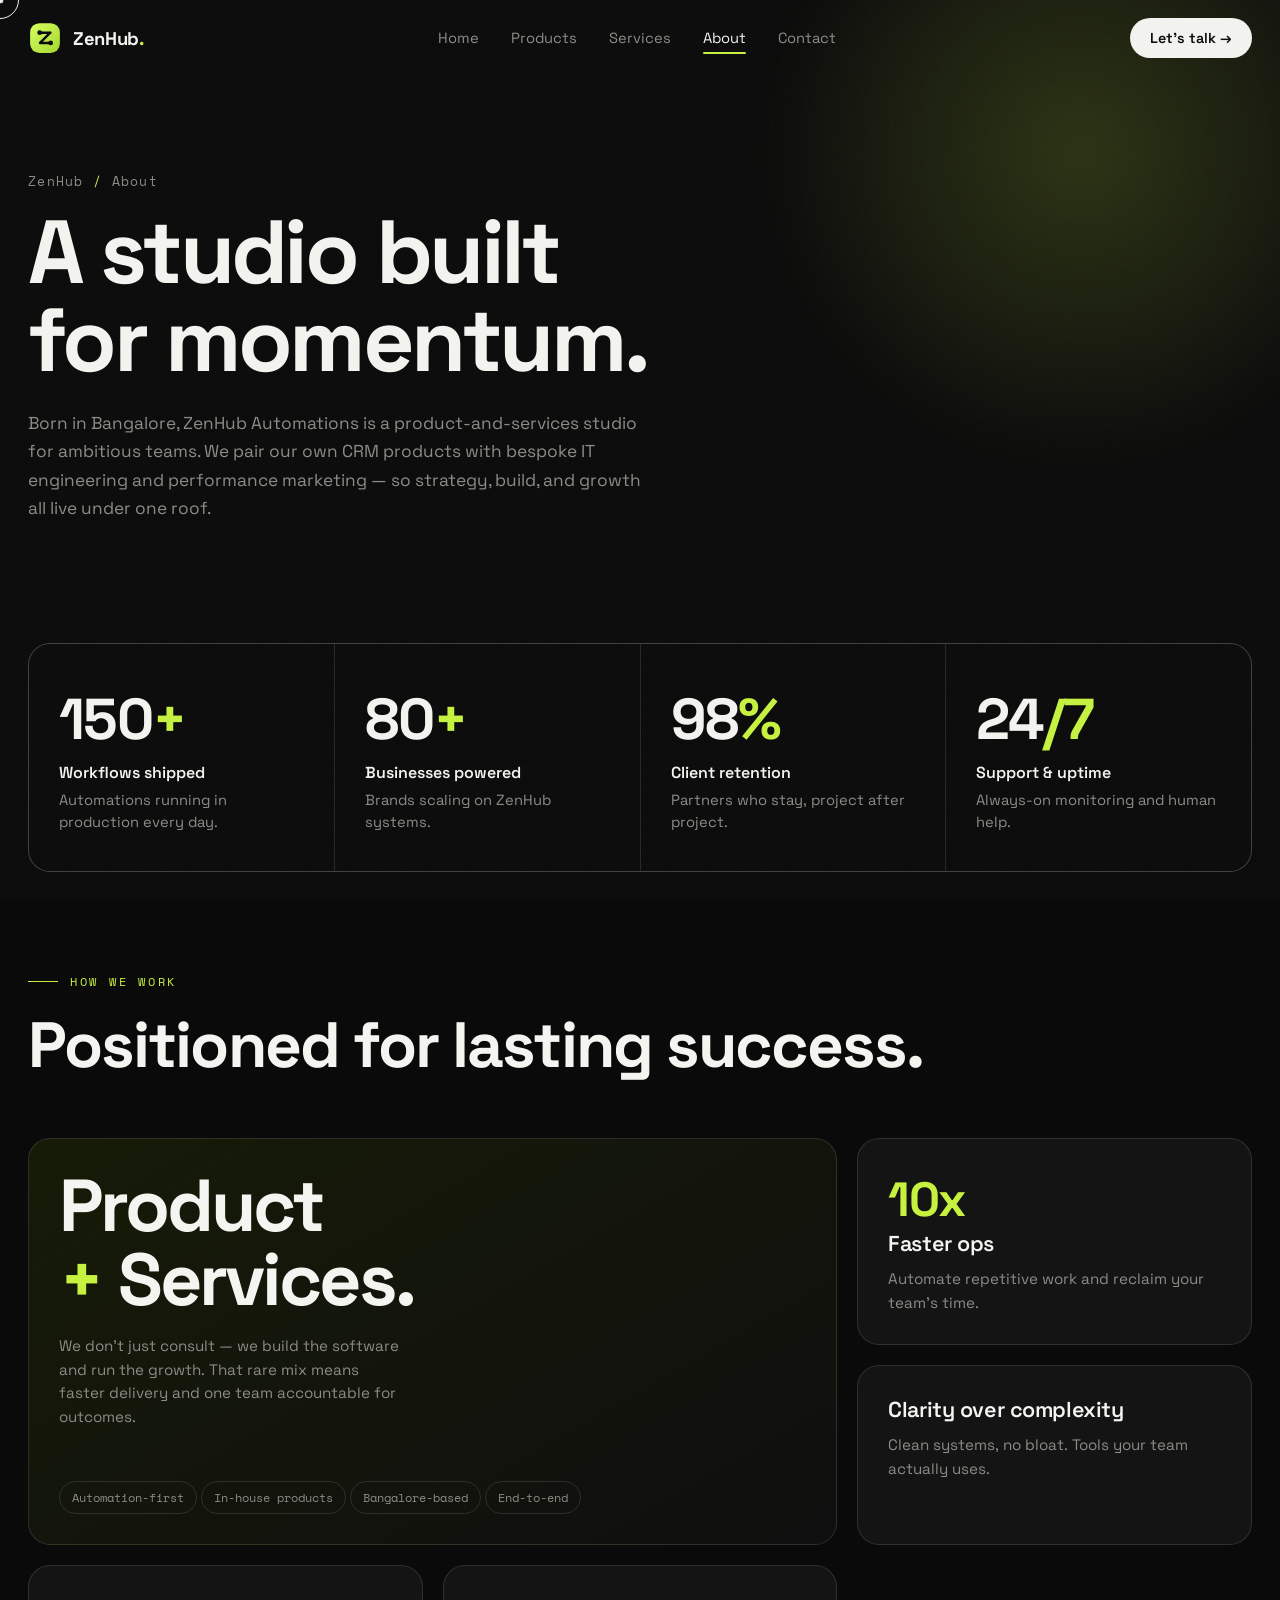
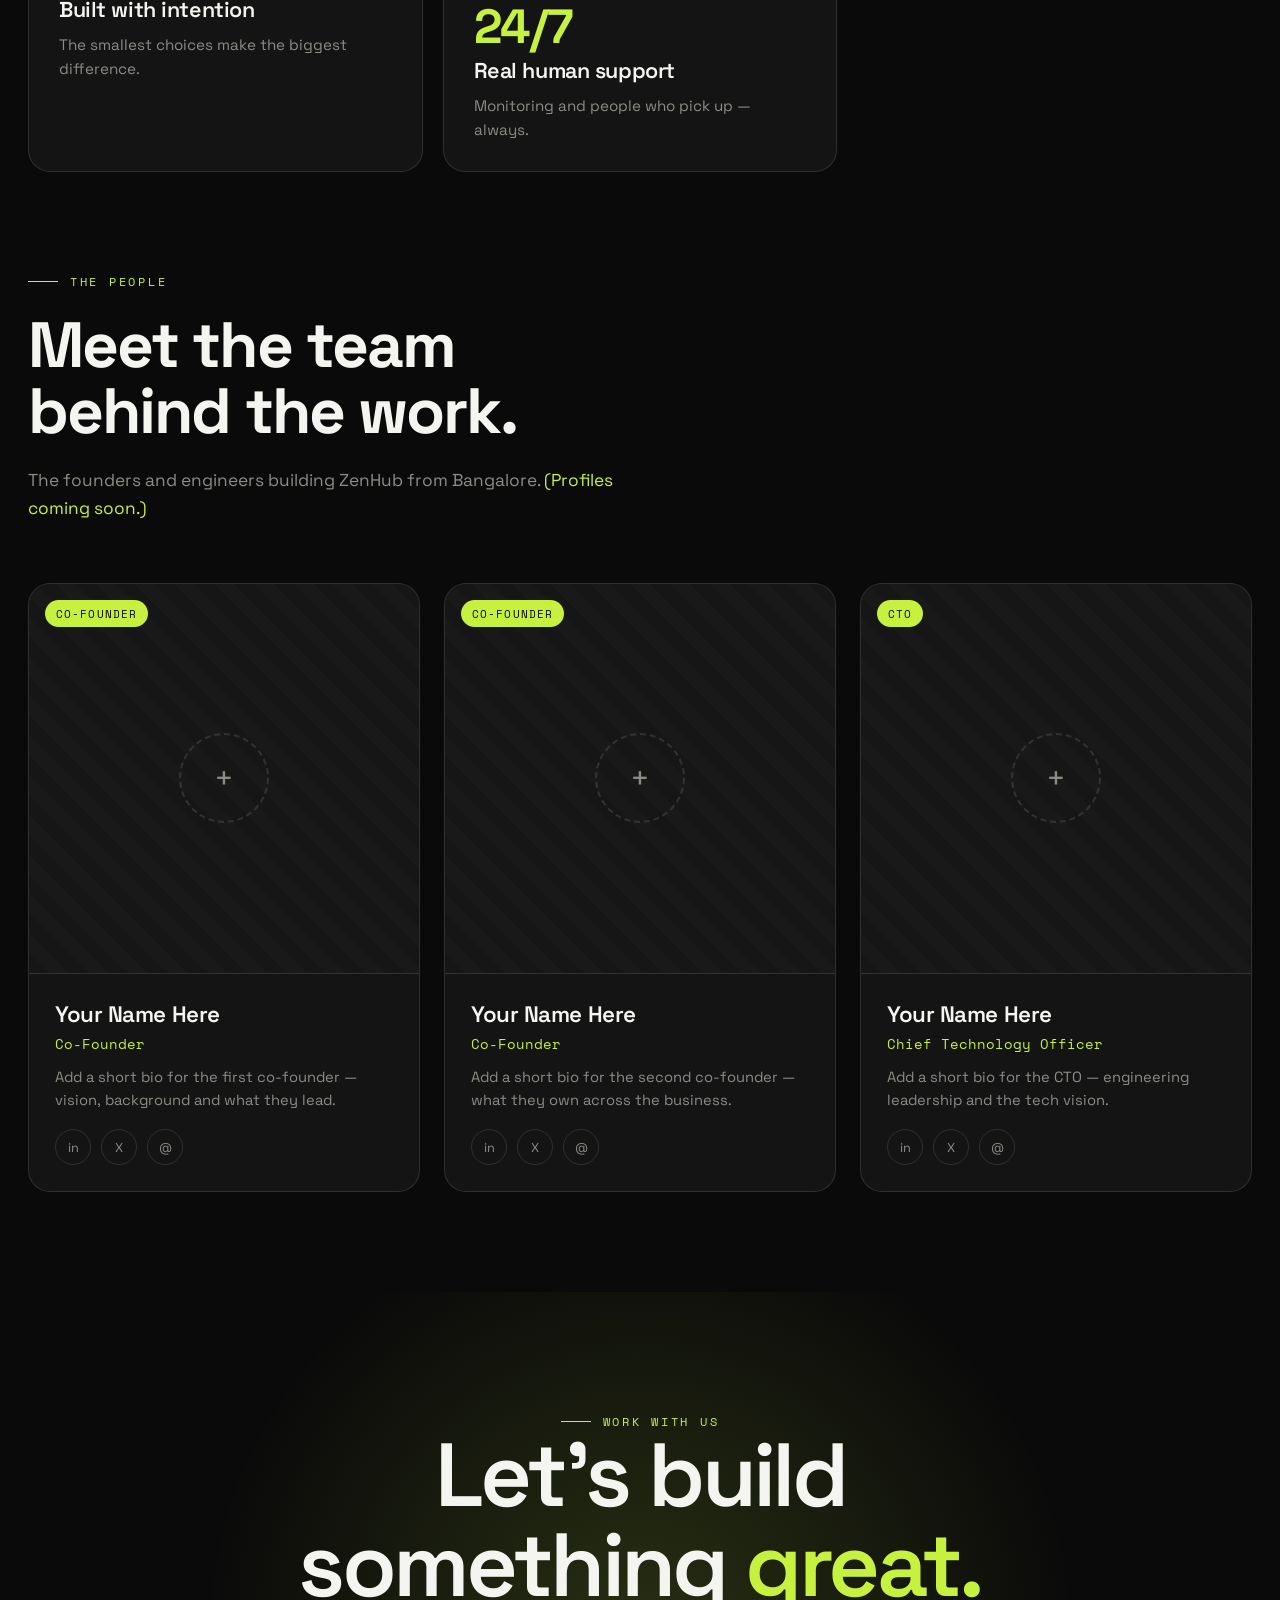
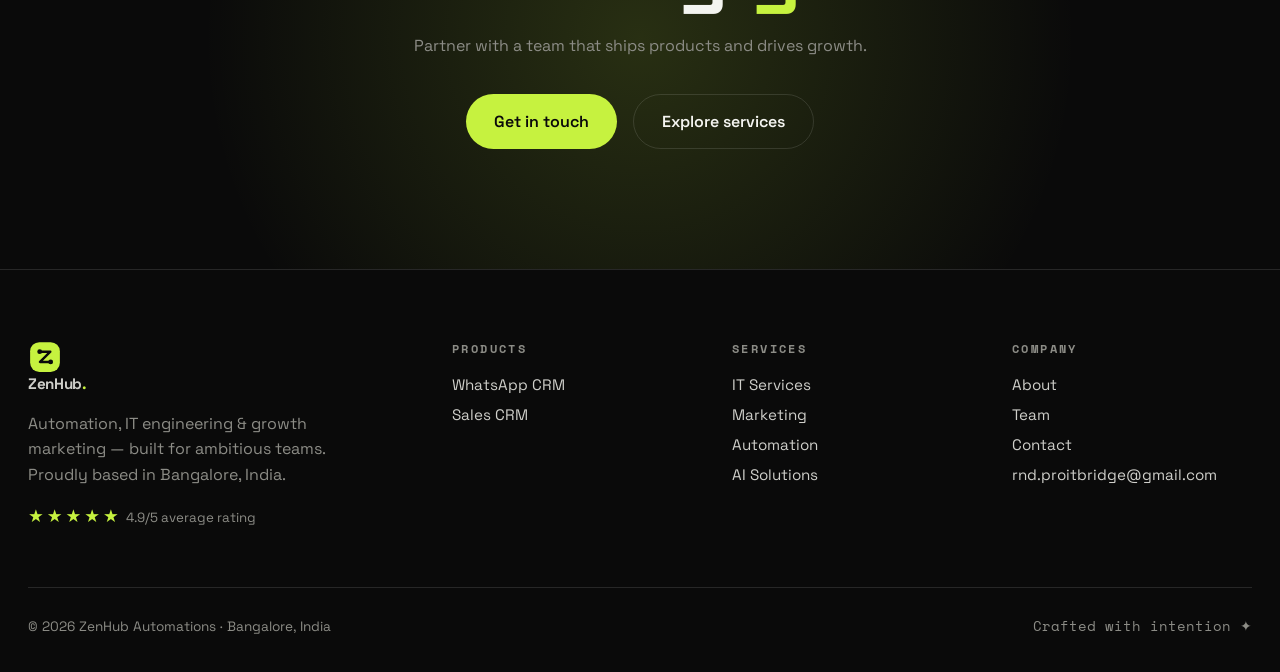
==== about.html @ d8d259f4 "first commit" ====
<!DOCTYPE html>
<html lang="en">
<head>
<meta charset="UTF-8" />
<meta name="viewport" content="width=device-width, initial-scale=1.0" />
<title>About — ZenHub Automations | Bangalore</title>
<meta name="description" content="ZenHub Automations is a Bangalore-based product-and-services studio. Meet the team and the way we work." />
<link rel="icon" href="assets/logo.svg" type="image/svg+xml" />
<link rel="preconnect" href="https://fonts.googleapis.com" />
<link rel="preconnect" href="https://fonts.gstatic.com" crossorigin />
<link href="https://fonts.googleapis.com/css2?family=Space+Grotesk:wght@400;500;600;700&family=Space+Mono:wght@400;700&display=swap" rel="stylesheet" />
<link href="https://api.fontshare.com/v2/css?f[]=clash-display@400,500,600,700&display=swap" rel="stylesheet" />
<link rel="stylesheet" href="assets/styles.css" />
</head>
<body>
<div class="cursor-dot"></div><div class="cursor-ring"></div>

<nav id="nav"><div class="nav-inner">
  <a href="index.html" class="logo">
    <svg class="logo-mark" viewBox="0 0 48 48" fill="none" xmlns="http://www.w3.org/2000/svg"><defs><linearGradient id="zg" x1="4" y1="4" x2="44" y2="44" gradientUnits="userSpaceOnUse"><stop stop-color="#d6ff5c"/><stop offset="1" stop-color="#a6d92f"/></linearGradient></defs><rect x="3" y="3" width="42" height="42" rx="13" fill="url(#zg)"/><path d="M16.5 16.5 H31.5 L17 31 H32" stroke="#0a0a0a" stroke-width="3.4" stroke-linecap="round" stroke-linejoin="round"/><circle cx="16.5" cy="16.5" r="3.4" fill="#0a0a0a"/><circle cx="32" cy="31" r="3.4" fill="#0a0a0a"/><circle cx="31.5" cy="16.5" r="1.7" fill="#0a0a0a" opacity=".55"/><circle cx="17" cy="31" r="1.7" fill="#0a0a0a" opacity=".55"/></svg>
    <span>ZenHub<span class="accent">.</span></span>
  </a>
  <div class="nav-links">
    <a href="index.html">Home</a>
    <a href="products.html">Products</a>
    <a href="services.html">Services</a>
    <a href="about.html" class="active">About</a>
    <a href="contact.html">Contact</a>
  </div>
  <a href="contact.html" class="nav-cta" data-hover>Let’s talk →</a>
  <div class="burger"><span></span><span></span><span></span></div>
</div></nav>
<div class="mobile-menu">
  <a href="index.html">Home</a><a href="products.html">Products</a><a href="services.html">Services</a><a href="about.html">About</a><a href="contact.html">Contact</a>
</div>

<section class="page-head">
  <div class="hero-glow"></div>
  <div class="wrap">
    <span class="crumb reveal">ZenHub <span class="accent">/</span> About</span>
    <h1 class="reveal" data-d="1">A studio built<br>for momentum.</h1>
    <p class="lead reveal" data-d="2">Born in Bangalore, ZenHub Automations is a product-and-services studio for ambitious teams. We pair our own CRM products with bespoke IT engineering and performance marketing — so strategy, build, and growth all live under one roof.</p>
  </div>
</section>

<section class="section-pad" style="padding-top:30px">
  <div class="wrap">
    <div class="stats reveal">
      <div class="stat"><div class="num">150<span class="accent">+</span></div><div class="t">Workflows shipped</div><div class="d">Automations running in production every day.</div></div>
      <div class="stat"><div class="num">80<span class="accent">+</span></div><div class="t">Businesses powered</div><div class="d">Brands scaling on ZenHub systems.</div></div>
      <div class="stat"><div class="num">98<span class="accent">%</span></div><div class="t">Client retention</div><div class="d">Partners who stay, project after project.</div></div>
      <div class="stat"><div class="num">24<span class="accent">/7</span></div><div class="t">Support & uptime</div><div class="d">Always-on monitoring and human help.</div></div>
    </div>
  </div>
</section>

<!-- VALUES -->
<section class="section-pad" style="padding-top:0">
  <div class="wrap">
    <span class="label reveal">How we work</span>
    <h2 class="section-title reveal" data-d="1">Positioned for lasting success.</h2>
    <div class="bento">
      <div class="cell big reveal" data-d="1">
        <div>
          <div class="huge">Product<br><span class="accent">+</span> Services.</div>
          <p style="margin-top:18px;max-width:340px">We don’t just consult — we build the software and run the growth. That rare mix means faster delivery and one team accountable for outcomes.</p>
        </div>
        <div><span class="chip">Automation-first</span><span class="chip">In-house products</span><span class="chip">Bangalore-based</span><span class="chip">End-to-end</span></div>
      </div>
      <div class="cell reveal" data-d="2"><div class="kpi">10x</div><h4>Faster ops</h4><p>Automate repetitive work and reclaim your team’s time.</p></div>
      <div class="cell reveal" data-d="3"><h4>Clarity over complexity</h4><p>Clean systems, no bloat. Tools your team actually uses.</p></div>
      <div class="cell reveal" data-d="2"><h4>Built with intention</h4><p>The smallest choices make the biggest difference.</p></div>
      <div class="cell reveal" data-d="3"><div class="kpi">24/7</div><h4>Real human support</h4><p>Monitoring and people who pick up — always.</p></div>
    </div>
  </div>
</section>

<!-- TEAM -->
<section class="section-pad" style="padding-top:0" id="team">
  <div class="wrap">
    <span class="label reveal">The people</span>
    <h2 class="section-title reveal" data-d="1">Meet the team<br>behind the work.</h2>
    <p class="lead reveal" data-d="2">The founders and engineers building ZenHub from Bangalore. <span class="accent">(Profiles coming soon.)</span></p>
    <div class="team">
      <div class="member reveal" data-d="1" data-hover>
        <div class="m-photo"><span class="tag">Co-Founder</span><span class="ph">+</span></div>
        <div class="m-body"><h4>Your Name Here</h4><div class="role">Co-Founder</div><p>Add a short bio for the first co-founder — vision, background and what they lead.</p>
          <div class="m-socials"><a>in</a><a>X</a><a>@</a></div></div>
      </div>
      <div class="member reveal" data-d="2" data-hover>
        <div class="m-photo"><span class="tag">Co-Founder</span><span class="ph">+</span></div>
        <div class="m-body"><h4>Your Name Here</h4><div class="role">Co-Founder</div><p>Add a short bio for the second co-founder — what they own across the business.</p>
          <div class="m-socials"><a>in</a><a>X</a><a>@</a></div></div>
      </div>
      <div class="member reveal" data-d="3" data-hover>
        <div class="m-photo"><span class="tag">CTO</span><span class="ph">+</span></div>
        <div class="m-body"><h4>Your Name Here</h4><div class="role">Chief Technology Officer</div><p>Add a short bio for the CTO — engineering leadership and the tech vision.</p>
          <div class="m-socials"><a>in</a><a>X</a><a>@</a></div></div>
      </div>
    </div>
  </div>
</section>

<section class="cta">
  <div class="glow"></div>
  <div class="wrap">
    <span class="label reveal" style="justify-content:center">Work with us</span>
    <h2 class="reveal" data-d="1">Let’s build<br>something <span class="accent">great.</span></h2>
    <p class="reveal" data-d="2">Partner with a team that ships products and drives growth.</p>
    <div class="hero-actions reveal" data-d="3" style="justify-content:center">
      <a href="contact.html" class="btn btn-primary" data-hover>Get in touch</a>
      <a href="services.html" class="btn btn-ghost" data-hover>Explore services</a>
    </div>
  </div>
</section>

<footer><div class="wrap">
  <div class="foot-grid">
    <div class="foot-brand">
      <a href="index.html" class="logo"><svg class="logo-mark" viewBox="0 0 48 48" fill="none" xmlns="http://www.w3.org/2000/svg"><rect x="3" y="3" width="42" height="42" rx="13" fill="#c6f23f"/><path d="M16.5 16.5 H31.5 L17 31 H32" stroke="#0a0a0a" stroke-width="3.4" stroke-linecap="round" stroke-linejoin="round"/><circle cx="16.5" cy="16.5" r="3.4" fill="#0a0a0a"/><circle cx="32" cy="31" r="3.4" fill="#0a0a0a"/></svg><span>ZenHub<span class="accent">.</span></span></a>
      <p>Automation, IT engineering &amp; growth marketing — built for ambitious teams. Proudly based in Bangalore, India.</p>
      <span class="stars accent">★★★★★</span> <small style="color:var(--muted)">4.9/5 average rating</small>
    </div>
    <div><h5>Products</h5><a href="products.html">WhatsApp CRM</a><a href="products.html">Sales CRM</a></div>
    <div><h5>Services</h5><a href="services.html">IT Services</a><a href="services.html">Marketing</a><a href="services.html">Automation</a><a href="services.html">AI Solutions</a></div>
    <div><h5>Company</h5><a href="about.html">About</a><a href="about.html">Team</a><a href="contact.html">Contact</a><a href="mailto:rnd.proitbridge@gmail.com">rnd.proitbridge@gmail.com</a></div>
  </div>
  <div class="foot-bottom"><span>© <span data-yr></span> ZenHub Automations · Bangalore, India</span><span class="mono">Crafted with intention ✦</span></div>
</div></footer>

<script src="assets/app.js"></script>
</body>
</html>
---- assets/styles.css ----
:root{
  --bg:#0a0a0a;
  --bg-2:#111111;
  --ink:#f4f4f0;
  --muted:#8c8c86;
  --line:rgba(244,244,240,.12);
  --accent:#c6f23f;
  --accent-2:#25d366;
  --card:#141414;
  --r:22px;
  --ease:cubic-bezier(.16,1,.3,1);
}
*{margin:0;padding:0;box-sizing:border-box}
html{scroll-behavior:smooth}
body{
  background:var(--bg);
  color:var(--ink);
  font-family:'Space Grotesk',system-ui,sans-serif;
  -webkit-font-smoothing:antialiased;
  overflow-x:hidden;
  cursor:none;
}
body::before{
  content:"";position:fixed;inset:0;z-index:9998;pointer-events:none;opacity:.04;
  background-image:url("data:image/svg+xml,%3Csvg xmlns='http://www.w3.org/2000/svg' width='120' height='120'%3E%3Cfilter id='n'%3E%3CfeTurbulence type='fractalNoise' baseFrequency='.9' numOctaves='3'/%3E%3C/filter%3E%3Crect width='100%25' height='100%25' filter='url(%23n)'/%3E%3C/svg%3E");
}
a{color:inherit;text-decoration:none}
.mono{font-family:'Space Mono',monospace}

/* display headings use Clash Display */
h1,h2,h3,h4,
.hero-title,.page-head h1,.section-title,
.cta h2,.product h3,.cell.big .huge,.cell .kpi,
.stat .num,.cell h4,.m-body h4,.mobile-menu a{
  font-family:'Clash Display','Space Grotesk',system-ui,sans-serif;
  font-weight:600;
}
h1.hero-title,.page-head h1,.cta h2,.cell.big .huge{font-weight:600;letter-spacing:-.035em}
.wrap{max-width:1280px;margin:0 auto;padding:0 28px}
.accent{color:var(--accent)}

/* cursor */
.cursor-dot,.cursor-ring{position:fixed;top:0;left:0;z-index:9999;pointer-events:none;border-radius:50%;mix-blend-mode:difference}
.cursor-dot{width:7px;height:7px;background:#fff;transform:translate(-50%,-50%)}
.cursor-ring{width:38px;height:38px;border:1.5px solid #fff;transform:translate(-50%,-50%);transition:width .25s var(--ease),height .25s var(--ease),background .25s}
.cursor-ring.hover{width:64px;height:64px;background:rgba(255,255,255,.15)}
@media(hover:none),(max-width:820px){body{cursor:auto}.cursor-dot,.cursor-ring{display:none}}

/* nav */
nav{position:fixed;top:0;left:0;right:0;z-index:900;transition:.4s var(--ease)}
.nav-inner{display:flex;align-items:center;justify-content:space-between;padding:18px 28px;max-width:1280px;margin:0 auto}
nav.scrolled .nav-inner{padding:12px 28px}
nav.scrolled{background:rgba(10,10,10,.72);backdrop-filter:blur(14px);border-bottom:1px solid var(--line)}
.logo{display:flex;align-items:center;gap:11px;font-weight:700;font-size:1.15rem;letter-spacing:-.02em}
.logo-mark{width:34px;height:34px;border-radius:10px;display:block;transition:transform .55s var(--ease)}
.logo:hover .logo-mark{transform:rotate(180deg)}
.nav-links{display:flex;gap:32px;align-items:center}
.nav-links a{font-size:.92rem;color:var(--muted);transition:color .25s;position:relative}
.nav-links a:hover,.nav-links a.active{color:var(--ink)}
.nav-links a.active::after{content:"";position:absolute;left:0;right:0;bottom:-7px;height:2px;background:var(--accent);border-radius:2px}
.nav-cta{padding:11px 20px;background:var(--ink);color:#0a0a0a;border-radius:100px;font-weight:600;font-size:.9rem;transition:.3s var(--ease)}
.nav-cta:hover{background:var(--accent)}
.burger{display:none;flex-direction:column;gap:5px;cursor:pointer;z-index:950}
.burger span{width:24px;height:2px;background:var(--ink);transition:.3s}
.mobile-menu{position:fixed;inset:0;background:var(--bg);z-index:940;display:flex;flex-direction:column;justify-content:center;gap:8px;padding:0 32px;transform:translateY(-100%);transition:.5s var(--ease)}
.mobile-menu.open{transform:none}
.mobile-menu a{font-size:2rem;font-weight:700;letter-spacing:-.02em;padding:10px 0;border-bottom:1px solid var(--line)}
@media(max-width:820px){.nav-links,.nav-cta{display:none}.burger{display:flex}}

/* hero */
.hero{position:relative;padding:190px 0 70px;overflow:hidden}
.hero-glow{position:absolute;width:700px;height:700px;border-radius:50%;background:radial-gradient(circle,rgba(198,242,63,.18),transparent 65%);top:-200px;right:-150px;filter:blur(20px);z-index:0}
.eyebrow{display:inline-flex;align-items:center;gap:10px;font-size:.8rem;letter-spacing:.18em;text-transform:uppercase;color:var(--muted);border:1px solid var(--line);padding:8px 16px;border-radius:100px}
.eyebrow .dot{width:7px;height:7px;border-radius:50%;background:var(--accent-2);box-shadow:0 0 0 0 rgba(37,211,102,.6);animation:pulse 2s infinite}
@keyframes pulse{0%{box-shadow:0 0 0 0 rgba(37,211,102,.55)}70%{box-shadow:0 0 0 12px rgba(37,211,102,0)}100%{box-shadow:0 0 0 0 rgba(37,211,102,0)}}
h1.hero-title{font-size:clamp(2.7rem,8.4vw,7.4rem);line-height:.96;letter-spacing:-.04em;font-weight:700;margin:26px 0 0;position:relative;z-index:2}
h1.hero-title .out{color:transparent;-webkit-text-stroke:1.4px var(--ink)}
.hero-sub{max-width:560px;margin:30px 0 38px;color:var(--muted);font-size:1.12rem;line-height:1.6;position:relative;z-index:2}
.hero-actions{display:flex;gap:16px;flex-wrap:wrap;position:relative;z-index:2}
.btn{display:inline-flex;align-items:center;gap:10px;padding:16px 28px;border-radius:100px;font-weight:600;font-size:1rem;transition:.35s var(--ease)}
.btn-primary{background:var(--accent);color:#0a0a0a}
.btn-primary:hover{transform:translateY(-3px);box-shadow:0 16px 40px rgba(198,242,63,.25)}
.btn-ghost{border:1px solid var(--line);color:var(--ink)}
.btn-ghost:hover{background:var(--ink);color:#0a0a0a}
.hero-rating{display:flex;align-items:center;gap:14px;margin-top:48px;position:relative;z-index:2}
.stars{color:var(--accent);letter-spacing:3px;font-size:1.1rem}
.hero-rating small{color:var(--muted)}

/* page header (sub-pages) */
.page-head{padding:170px 0 30px;position:relative;overflow:hidden}
.page-head h1{font-size:clamp(2.6rem,7vw,6rem);line-height:.98;letter-spacing:-.04em;font-weight:700;margin-top:18px}
.page-head .lead{margin-top:24px}
.crumb{font-family:'Space Mono';font-size:.8rem;color:var(--muted);letter-spacing:.1em}
.crumb .accent{color:var(--accent)}

/* marquee */
.marquee{border-top:1px solid var(--line);border-bottom:1px solid var(--line);padding:26px 0;overflow:hidden;white-space:nowrap;margin-top:60px}
.marquee-track{display:inline-flex;gap:46px;animation:scroll 28s linear infinite;will-change:transform}
.marquee:hover .marquee-track{animation-play-state:paused}
.marquee-track span{font-size:clamp(1.8rem,4vw,3rem);font-weight:700;letter-spacing:-.03em;display:inline-flex;align-items:center;gap:46px;color:var(--ink)}
.marquee-track span::after{content:"✦";color:var(--accent);font-size:1.6rem}
@keyframes scroll{to{transform:translateX(-50%)}}

/* sections */
section{position:relative;z-index:2}
.section-pad{padding:100px 0}
.label{font-family:'Space Mono';font-size:.78rem;letter-spacing:.22em;text-transform:uppercase;color:var(--accent);display:flex;align-items:center;gap:12px}
.label::before{content:"";width:30px;height:1px;background:var(--accent)}
h2.section-title{font-size:clamp(2rem,5.2vw,4rem);line-height:1.02;letter-spacing:-.03em;font-weight:700;margin:22px 0}
.lead{color:var(--muted);font-size:1.08rem;line-height:1.65;max-width:620px}

/* stats */
.stats{display:grid;grid-template-columns:repeat(4,1fr);gap:1px;background:var(--line);border:1px solid var(--line);border-radius:var(--r);overflow:hidden;margin-top:60px}
.stat{background:var(--bg);padding:38px 30px}
.stat .num{font-size:clamp(2.4rem,4.5vw,3.6rem);font-weight:700;letter-spacing:-.03em}
.stat .t{font-weight:600;margin:6px 0 6px}
.stat .d{color:var(--muted);font-size:.92rem;line-height:1.5}
@media(max-width:820px){.stats{grid-template-columns:repeat(2,1fr)}}

/* products */
.products{display:grid;grid-template-columns:1fr 1fr;gap:24px;margin-top:60px}
.product{position:relative;background:var(--card);border:1px solid var(--line);border-radius:var(--r);padding:42px;overflow:hidden;transition:.45s var(--ease)}
.product:hover{transform:translateY(-6px);border-color:rgba(244,244,240,.28)}
.product .pglow{position:absolute;width:320px;height:320px;border-radius:50%;filter:blur(50px);opacity:.22;top:-120px;right:-100px;transition:.5s}
.product.wa .pglow{background:var(--accent-2)}
.product.sales .pglow{background:var(--accent)}
.product:hover .pglow{opacity:.4}
.pbadge{display:inline-flex;align-items:center;gap:8px;font-family:'Space Mono';font-size:.72rem;letter-spacing:.15em;text-transform:uppercase;padding:7px 13px;border-radius:100px;border:1px solid var(--line);color:var(--muted)}
.picon{width:56px;height:56px;border-radius:15px;display:grid;place-items:center;margin:22px 0 18px;font-size:1.5rem}
.product.wa .picon{background:rgba(37,211,102,.15);color:var(--accent-2)}
.product.sales .picon{background:rgba(198,242,63,.15);color:var(--accent)}
.product h3{font-size:1.9rem;letter-spacing:-.02em}
.product p{color:var(--muted);margin:12px 0 22px;line-height:1.6}
.feat{list-style:none;display:flex;flex-direction:column;gap:11px}
.feat li{display:flex;gap:11px;align-items:flex-start;font-size:.95rem;color:#cfcfca}
.feat li::before{content:"→";color:var(--accent);flex:none}
.product .plink{display:inline-flex;align-items:center;gap:8px;margin-top:26px;font-weight:600}
.product .plink::after{content:"↗";transition:transform .3s}
.product:hover .plink::after{transform:translate(3px,-3px)}
@media(max-width:820px){.products{grid-template-columns:1fr}}

/* services */
.svc-head{display:flex;justify-content:space-between;align-items:flex-end;flex-wrap:wrap;gap:24px}
.svc-cat{margin-top:54px}
.svc-cat h3{font-family:'Space Mono';font-size:.95rem;letter-spacing:.12em;text-transform:uppercase;color:var(--muted);padding-bottom:14px;border-bottom:1px solid var(--line)}
.svc-row{display:flex;align-items:center;gap:24px;padding:24px 8px;border-bottom:1px solid var(--line);transition:.4s var(--ease);position:relative}
.svc-row .n{font-family:'Space Mono';font-size:.85rem;color:var(--muted);width:34px;flex:none}
.svc-row .name{font-size:clamp(1.3rem,2.6vw,2.1rem);font-weight:600;letter-spacing:-.02em;flex:1;transition:.35s var(--ease)}
.svc-row .desc{color:var(--muted);font-size:.92rem;max-width:330px;display:none}
.svc-row .arrow{font-size:1.3rem;color:var(--muted);transition:.35s var(--ease)}
.svc-row:hover{padding-left:24px;background:linear-gradient(90deg,rgba(198,242,63,.06),transparent)}
.svc-row:hover .name{color:var(--accent);transform:translateX(6px)}
.svc-row:hover .arrow{color:var(--accent);transform:rotate(45deg)}
@media(min-width:900px){.svc-row .desc{display:block}}

/* bento */
.bento{display:grid;grid-template-columns:repeat(3,1fr);grid-auto-rows:minmax(180px,auto);gap:20px;margin-top:60px}
.cell{background:var(--card);border:1px solid var(--line);border-radius:var(--r);padding:30px;transition:.4s var(--ease);overflow:hidden;position:relative}
.cell:hover{border-color:rgba(244,244,240,.28);transform:translateY(-4px)}
.cell h4{font-size:1.35rem;letter-spacing:-.02em;margin-bottom:10px}
.cell p{color:var(--muted);font-size:.95rem;line-height:1.55}
.cell.big{grid-column:span 2;grid-row:span 2;display:flex;flex-direction:column;justify-content:space-between;background:linear-gradient(150deg,#161b07,#0f0f0f)}
.cell.big .huge{font-size:clamp(2.6rem,6vw,4.6rem);font-weight:700;letter-spacing:-.04em;line-height:1}
.cell .kpi{font-size:3rem;font-weight:700;letter-spacing:-.03em;color:var(--accent)}
.chip{display:inline-block;padding:6px 12px;border:1px solid var(--line);border-radius:100px;font-size:.78rem;font-family:'Space Mono';color:var(--muted);margin:4px 4px 0 0}
@media(max-width:820px){.bento{grid-template-columns:1fr}.cell.big{grid-column:span 1;grid-row:span 1}}

/* team */
.team{display:grid;grid-template-columns:repeat(3,1fr);gap:24px;margin-top:60px}
.member{background:var(--card);border:1px solid var(--line);border-radius:var(--r);overflow:hidden;transition:.4s var(--ease)}
.member:hover{transform:translateY(-6px);border-color:var(--accent)}
.m-photo{aspect-ratio:1/1;display:grid;place-items:center;background:repeating-linear-gradient(45deg,#161616,#161616 14px,#191919 14px,#191919 28px);position:relative;border-bottom:1px solid var(--line)}
.m-photo .ph{width:90px;height:90px;border-radius:50%;border:2px dashed var(--line);display:grid;place-items:center;color:var(--muted);font-size:2rem}
.m-photo .tag{position:absolute;top:16px;left:16px;font-family:'Space Mono';font-size:.7rem;letter-spacing:.1em;text-transform:uppercase;color:#0a0a0a;background:var(--accent);padding:5px 11px;border-radius:100px}
.m-body{padding:26px}
.m-body h4{font-size:1.4rem;letter-spacing:-.02em}
.m-body .role{color:var(--accent);font-family:'Space Mono';font-size:.85rem;margin:5px 0 12px}
.m-body p{color:var(--muted);font-size:.92rem;line-height:1.55}
.m-socials{display:flex;gap:10px;margin-top:18px}
.m-socials a{width:36px;height:36px;border:1px solid var(--line);border-radius:50%;display:grid;place-items:center;font-size:.8rem;color:var(--muted);transition:.3s}
.m-socials a:hover{background:var(--ink);color:#0a0a0a}
@media(max-width:820px){.team{grid-template-columns:1fr}}

/* testimonials */
.tmarquee{overflow:hidden;margin-top:50px;-webkit-mask-image:linear-gradient(90deg,transparent,#000 8%,#000 92%,transparent);mask-image:linear-gradient(90deg,transparent,#000 8%,#000 92%,transparent)}
.tmarquee-track{display:inline-flex;gap:22px;animation:scroll 40s linear infinite}
.tmarquee:hover .tmarquee-track{animation-play-state:paused}
.tcard{width:380px;background:var(--card);border:1px solid var(--line);border-radius:var(--r);padding:30px;white-space:normal;flex:none}
.tcard .stars{font-size:.95rem;margin-bottom:14px}
.tcard p{line-height:1.55;font-size:1rem}
.tcard .who{display:flex;align-items:center;gap:12px;margin-top:20px}
.tcard .av{width:42px;height:42px;border-radius:50%;background:var(--bg-2);display:grid;place-items:center;font-weight:700;color:var(--accent);border:1px solid var(--line)}
.tcard .who b{display:block}
.tcard .who span{color:var(--muted);font-size:.85rem}

/* contact */
.contact-grid{display:grid;grid-template-columns:1fr 1fr;gap:50px;margin-top:60px;align-items:start}
.cform{display:flex;flex-direction:column;gap:18px}
.field label{display:block;font-size:.8rem;font-family:'Space Mono';letter-spacing:.1em;text-transform:uppercase;color:var(--muted);margin-bottom:8px}
.field input,.field textarea,.field select{width:100%;background:var(--card);border:1px solid var(--line);border-radius:14px;padding:15px 16px;color:var(--ink);font-family:inherit;font-size:1rem;transition:.3s;cursor:none}
.field input:focus,.field textarea:focus,.field select:focus{outline:none;border-color:var(--accent)}
.field textarea{min-height:130px;resize:vertical}
.contact-info .info-item{display:flex;gap:16px;padding:22px 0;border-bottom:1px solid var(--line)}
.contact-info .ic{width:46px;height:46px;border-radius:12px;background:var(--card);border:1px solid var(--line);display:grid;place-items:center;font-size:1.2rem;flex:none}
.contact-info h4{font-size:1.05rem;margin-bottom:4px}
.contact-info p{color:var(--muted);font-size:.95rem;line-height:1.5}
.form-note{font-size:.85rem;color:var(--muted)}
@media(max-width:820px){.contact-grid{grid-template-columns:1fr;gap:36px}}

/* cta */
.cta{position:relative;text-align:center;padding:120px 0;overflow:hidden}
.cta .glow{position:absolute;inset:0;background:radial-gradient(circle at 50% 60%,rgba(198,242,63,.16),transparent 60%)}
.cta h2{font-size:clamp(2.4rem,7vw,6rem);letter-spacing:-.04em;line-height:1;position:relative}
.cta p{color:var(--muted);margin:24px auto 38px;max-width:480px;position:relative}

/* footer */
footer{border-top:1px solid var(--line);padding:70px 0 36px}
.foot-grid{display:grid;grid-template-columns:1.6fr 1fr 1fr 1fr;gap:40px}
.foot-grid h5{font-family:'Space Mono';font-size:.75rem;letter-spacing:.2em;text-transform:uppercase;color:var(--muted);margin-bottom:18px}
.foot-grid a{display:block;color:#cfcfca;margin-bottom:11px;font-size:.95rem;transition:.25s}
.foot-grid a:hover{color:var(--accent)}
.foot-brand p{color:var(--muted);max-width:300px;line-height:1.6;margin:18px 0}
.foot-bottom{display:flex;justify-content:space-between;align-items:center;flex-wrap:wrap;gap:16px;margin-top:60px;padding-top:28px;border-top:1px solid var(--line);color:var(--muted);font-size:.85rem}
@media(max-width:820px){.foot-grid{grid-template-columns:1fr 1fr}}

/* reveal */
.reveal{opacity:0;transform:translateY(34px);transition:opacity .9s var(--ease),transform .9s var(--ease)}
.reveal.in{opacity:1;transform:none}
.reveal[data-d="1"]{transition-delay:.08s}
.reveal[data-d="2"]{transition-delay:.16s}
.reveal[data-d="3"]{transition-delay:.24s}
.reveal[data-d="4"]{transition-delay:.32s}
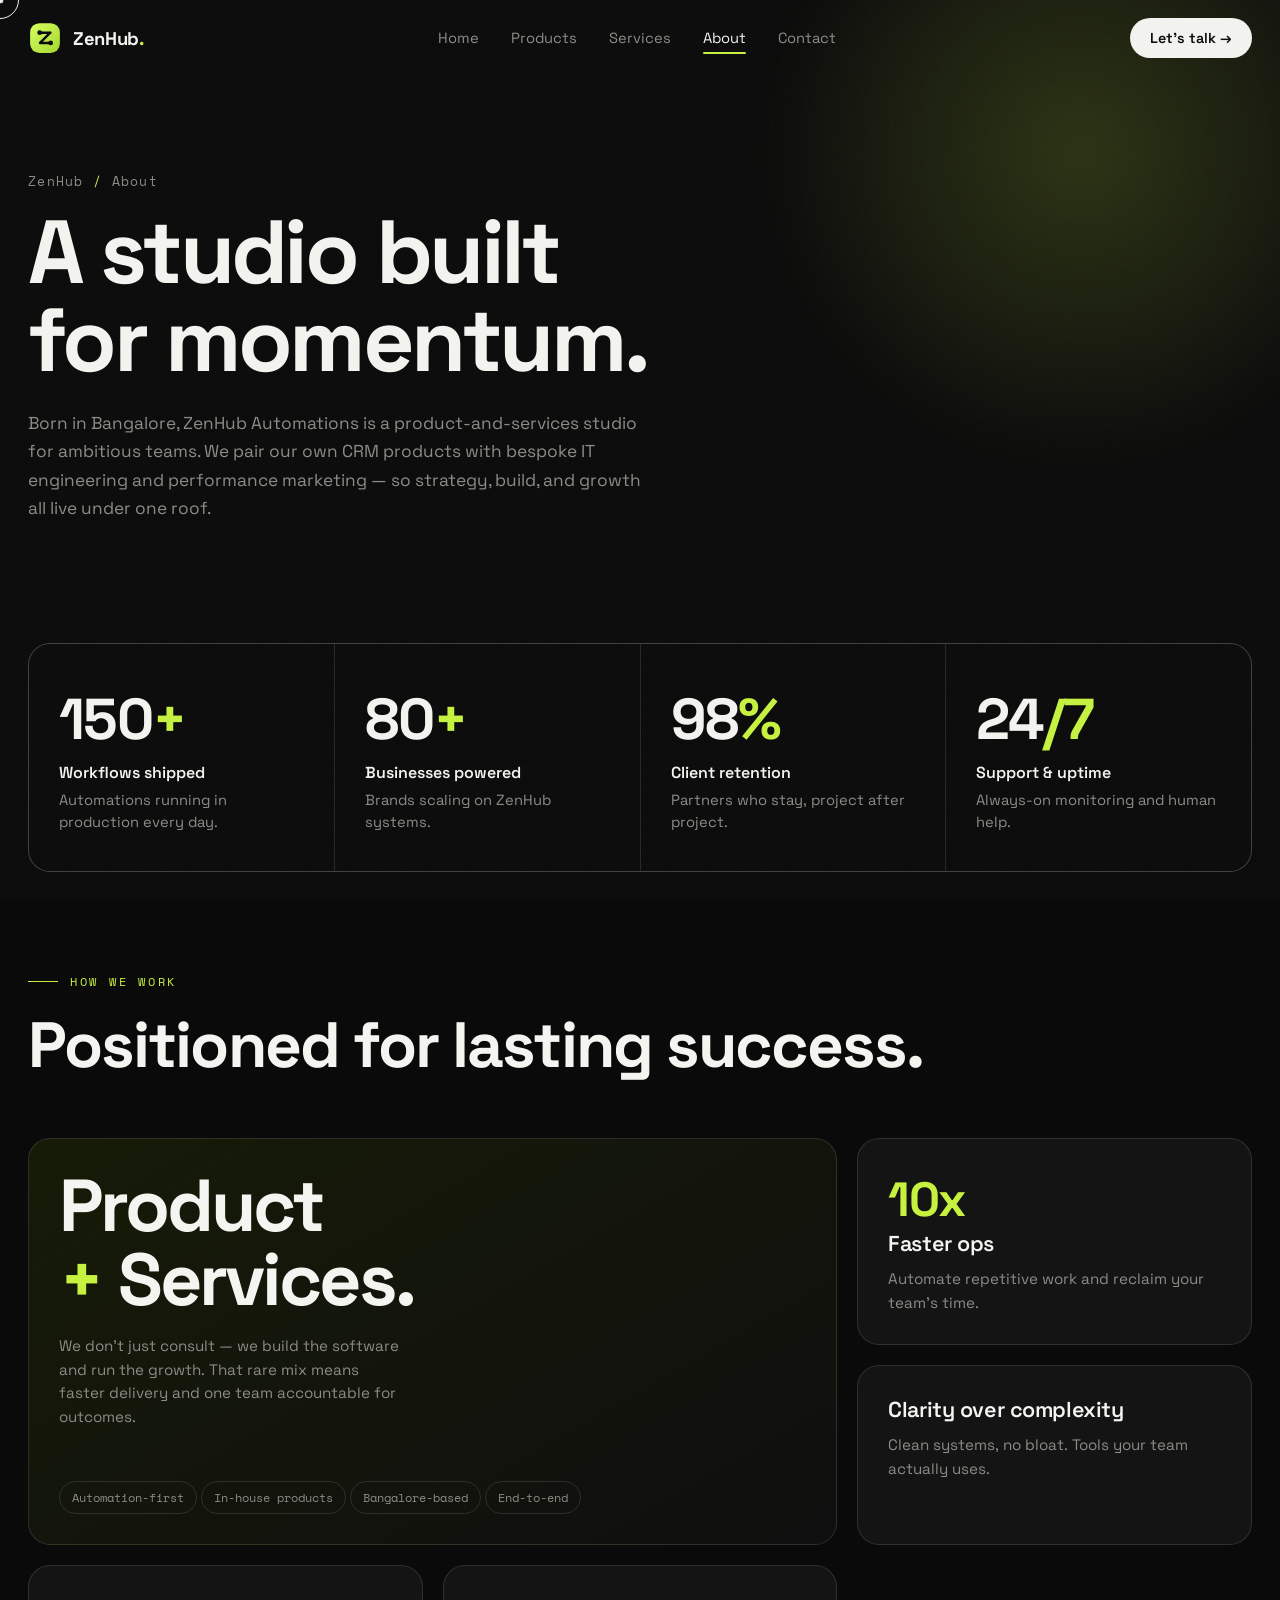
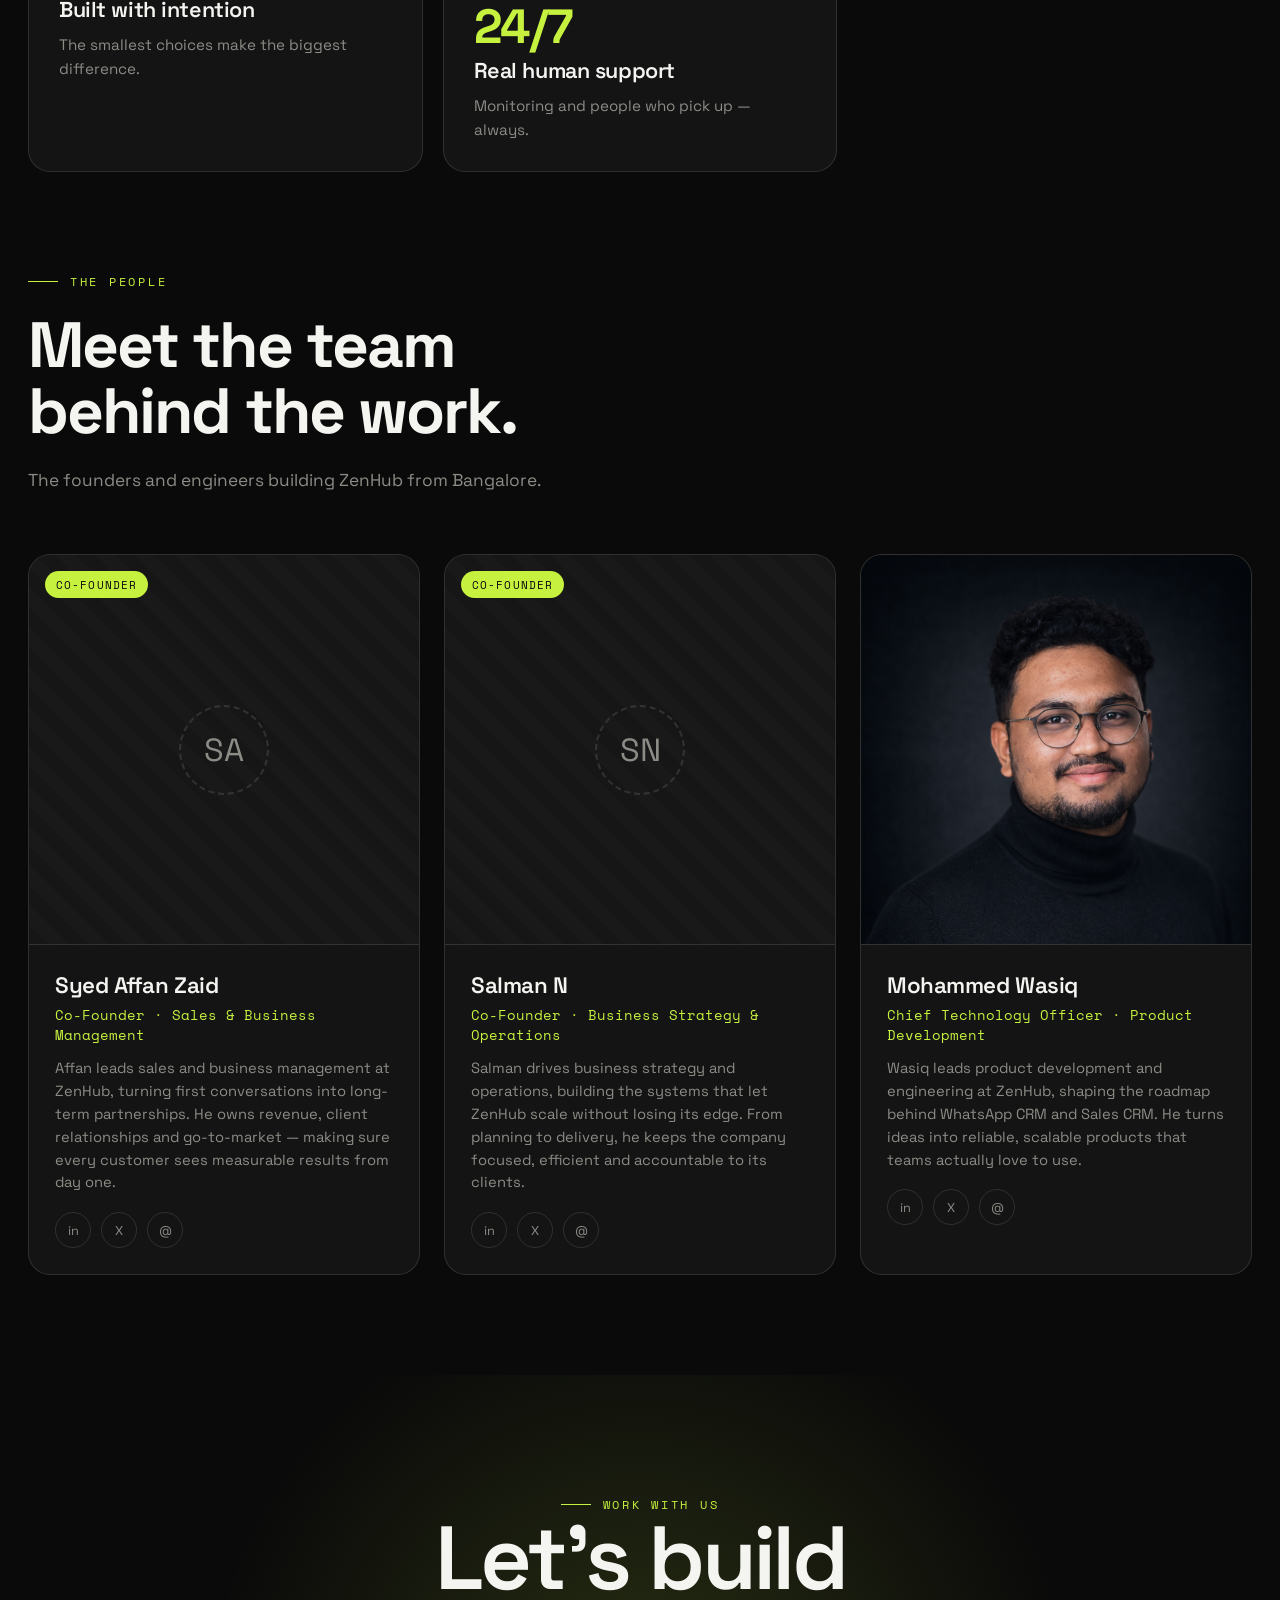
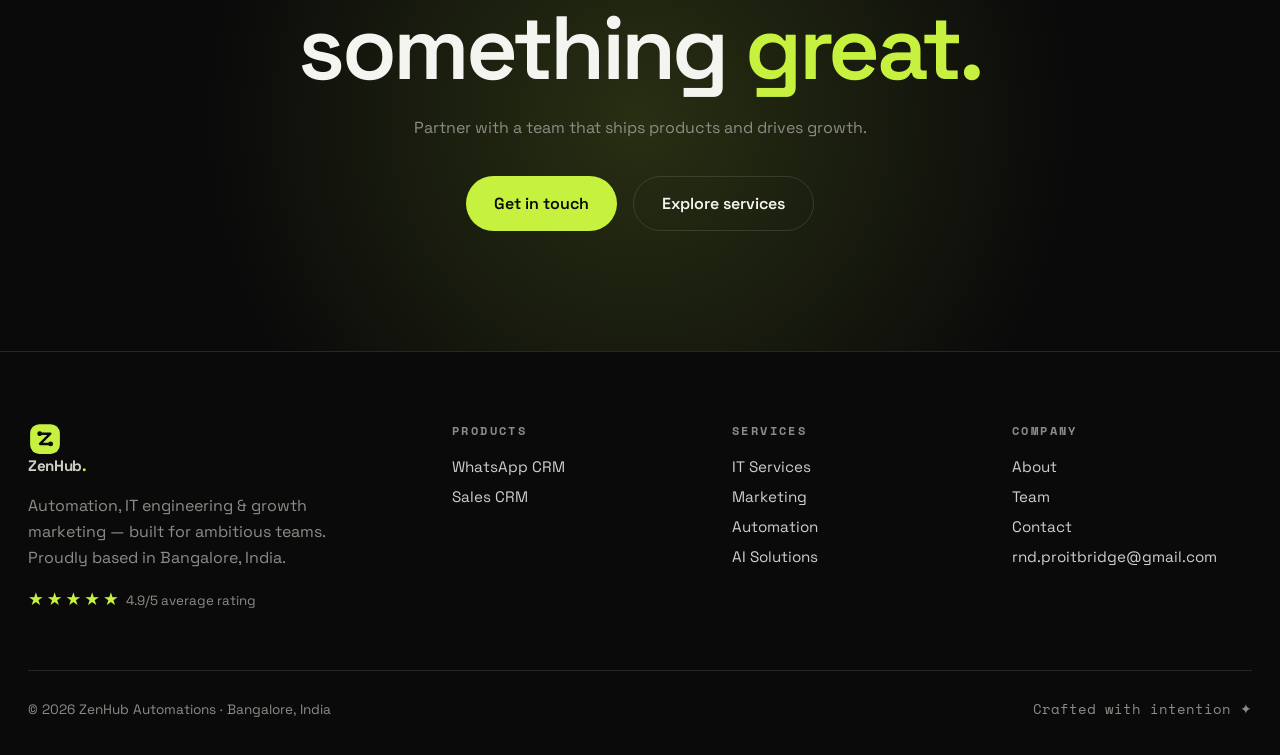
==== commit fe054203: "changes" ====
--- a/about.html
+++ b/about.html
@@ -49,12 +49,11 @@
       <div class="stat"><div class="num">150<span class="accent">+</span></div><div class="t">Workflows shipped</div><div class="d">Automations running in production every day.</div></div>
       <div class="stat"><div class="num">80<span class="accent">+</span></div><div class="t">Businesses powered</div><div class="d">Brands scaling on ZenHub systems.</div></div>
       <div class="stat"><div class="num">98<span class="accent">%</span></div><div class="t">Client retention</div><div class="d">Partners who stay, project after project.</div></div>
-      <div class="stat"><div class="num">24<span class="accent">/7</span></div><div class="t">Support & uptime</div><div class="d">Always-on monitoring and human help.</div></div>
+      <div class="stat"><div class="num">24<span class="accent">/7</span></div><div class="t">Support &amp; uptime</div><div class="d">Always-on monitoring and human help.</div></div>
     </div>
   </div>
 </section>
 
-<!-- VALUES -->
 <section class="section-pad" style="padding-top:0">
   <div class="wrap">
     <span class="label reveal">How we work</span>
@@ -75,26 +74,25 @@
   </div>
 </section>
 
-<!-- TEAM -->
 <section class="section-pad" style="padding-top:0" id="team">
   <div class="wrap">
     <span class="label reveal">The people</span>
     <h2 class="section-title reveal" data-d="1">Meet the team<br>behind the work.</h2>
-    <p class="lead reveal" data-d="2">The founders and engineers building ZenHub from Bangalore. <span class="accent">(Profiles coming soon.)</span></p>
+    <p class="lead reveal" data-d="2">The founders and engineers building ZenHub from Bangalore.</p>
     <div class="team">
       <div class="member reveal" data-d="1" data-hover>
-        <div class="m-photo"><span class="tag">Co-Founder</span><span class="ph">+</span></div>
-        <div class="m-body"><h4>Your Name Here</h4><div class="role">Co-Founder</div><p>Add a short bio for the first co-founder — vision, background and what they lead.</p>
+        <div class="m-photo"><span class="tag">Co-Founder</span><span class="ph">SA</span></div>
+        <div class="m-body"><h4>Syed Affan Zaid</h4><div class="role">Co-Founder · Sales &amp; Business Management</div><p>Affan leads sales and business management at ZenHub, turning first conversations into long-term partnerships. He owns revenue, client relationships and go-to-market — making sure every customer sees measurable results from day one.</p>
           <div class="m-socials"><a>in</a><a>X</a><a>@</a></div></div>
       </div>
       <div class="member reveal" data-d="2" data-hover>
-        <div class="m-photo"><span class="tag">Co-Founder</span><span class="ph">+</span></div>
-        <div class="m-body"><h4>Your Name Here</h4><div class="role">Co-Founder</div><p>Add a short bio for the second co-founder — what they own across the business.</p>
+        <div class="m-photo"><span class="tag">Co-Founder</span><span class="ph">SN</span></div>
+        <div class="m-body"><h4>Salman N</h4><div class="role">Co-Founder · Business Strategy &amp; Operations</div><p>Salman drives business strategy and operations, building the systems that let ZenHub scale without losing its edge. From planning to delivery, he keeps the company focused, efficient and accountable to its clients.</p>
           <div class="m-socials"><a>in</a><a>X</a><a>@</a></div></div>
       </div>
       <div class="member reveal" data-d="3" data-hover>
-        <div class="m-photo"><span class="tag">CTO</span><span class="ph">+</span></div>
-        <div class="m-body"><h4>Your Name Here</h4><div class="role">Chief Technology Officer</div><p>Add a short bio for the CTO — engineering leadership and the tech vision.</p>
+        <div class="m-photo"><span class="tag">CTO</span><img src="assets/mohammed-wasiq.png" alt="Mohammed Wasiq, CTO of ZenHub Automations" /></div>
+        <div class="m-body"><h4>Mohammed Wasiq</h4><div class="role">Chief Technology Officer · Product Development</div><p>Wasiq leads product development and engineering at ZenHub, shaping the roadmap behind WhatsApp CRM and Sales CRM. He turns ideas into reliable, scalable products that teams actually love to use.</p>
           <div class="m-socials"><a>in</a><a>X</a><a>@</a></div></div>
       </div>
     </div>
--- a/assets/styles.css
+++ b/assets/styles.css
@@ -171,6 +171,7 @@
 .member:hover{transform:translateY(-6px);border-color:var(--accent)}
 .m-photo{aspect-ratio:1/1;display:grid;place-items:center;background:repeating-linear-gradient(45deg,#161616,#161616 14px,#191919 14px,#191919 28px);position:relative;border-bottom:1px solid var(--line)}
 .m-photo .ph{width:90px;height:90px;border-radius:50%;border:2px dashed var(--line);display:grid;place-items:center;color:var(--muted);font-size:2rem}
+.m-photo img{position:absolute;inset:0;width:100%;height:100%;object-fit:cover;object-position:center top}
 .m-photo .tag{position:absolute;top:16px;left:16px;font-family:'Space Mono';font-size:.7rem;letter-spacing:.1em;text-transform:uppercase;color:#0a0a0a;background:var(--accent);padding:5px 11px;border-radius:100px}
 .m-body{padding:26px}
 .m-body h4{font-size:1.4rem;letter-spacing:-.02em}
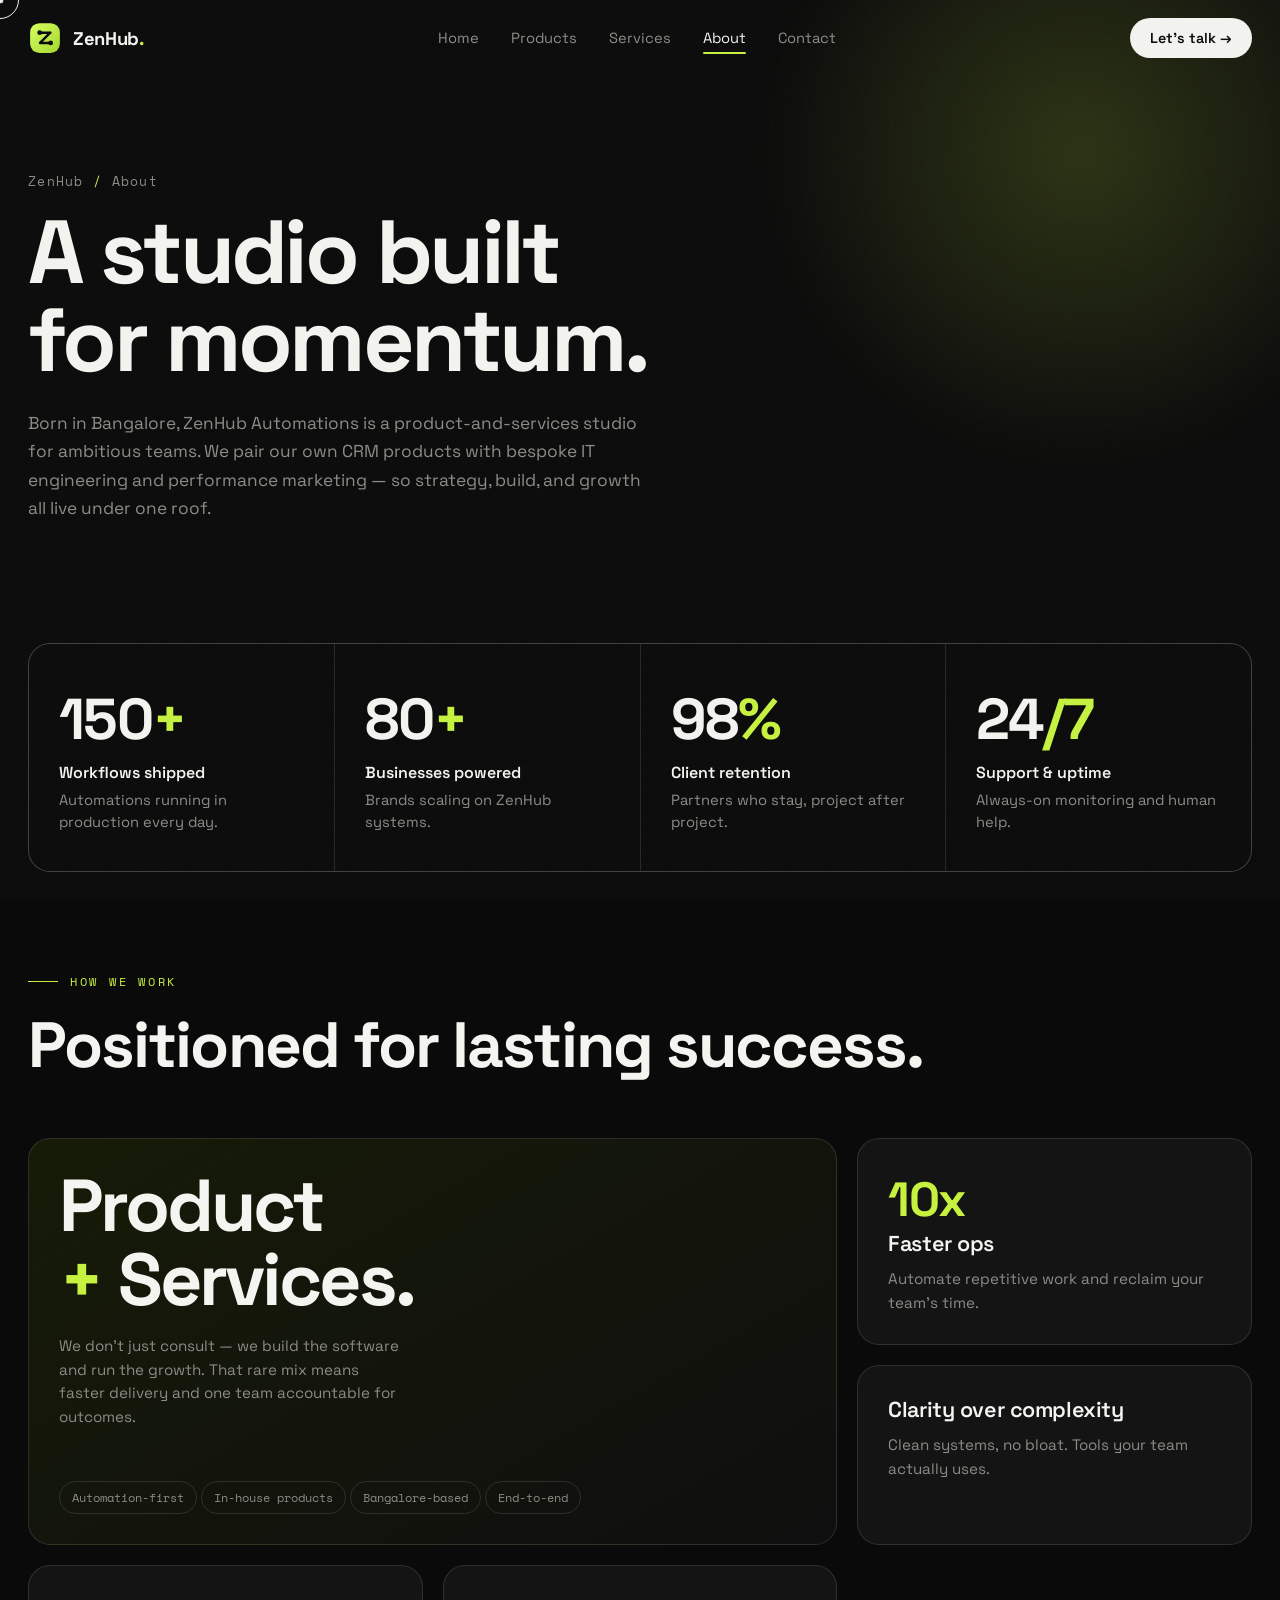
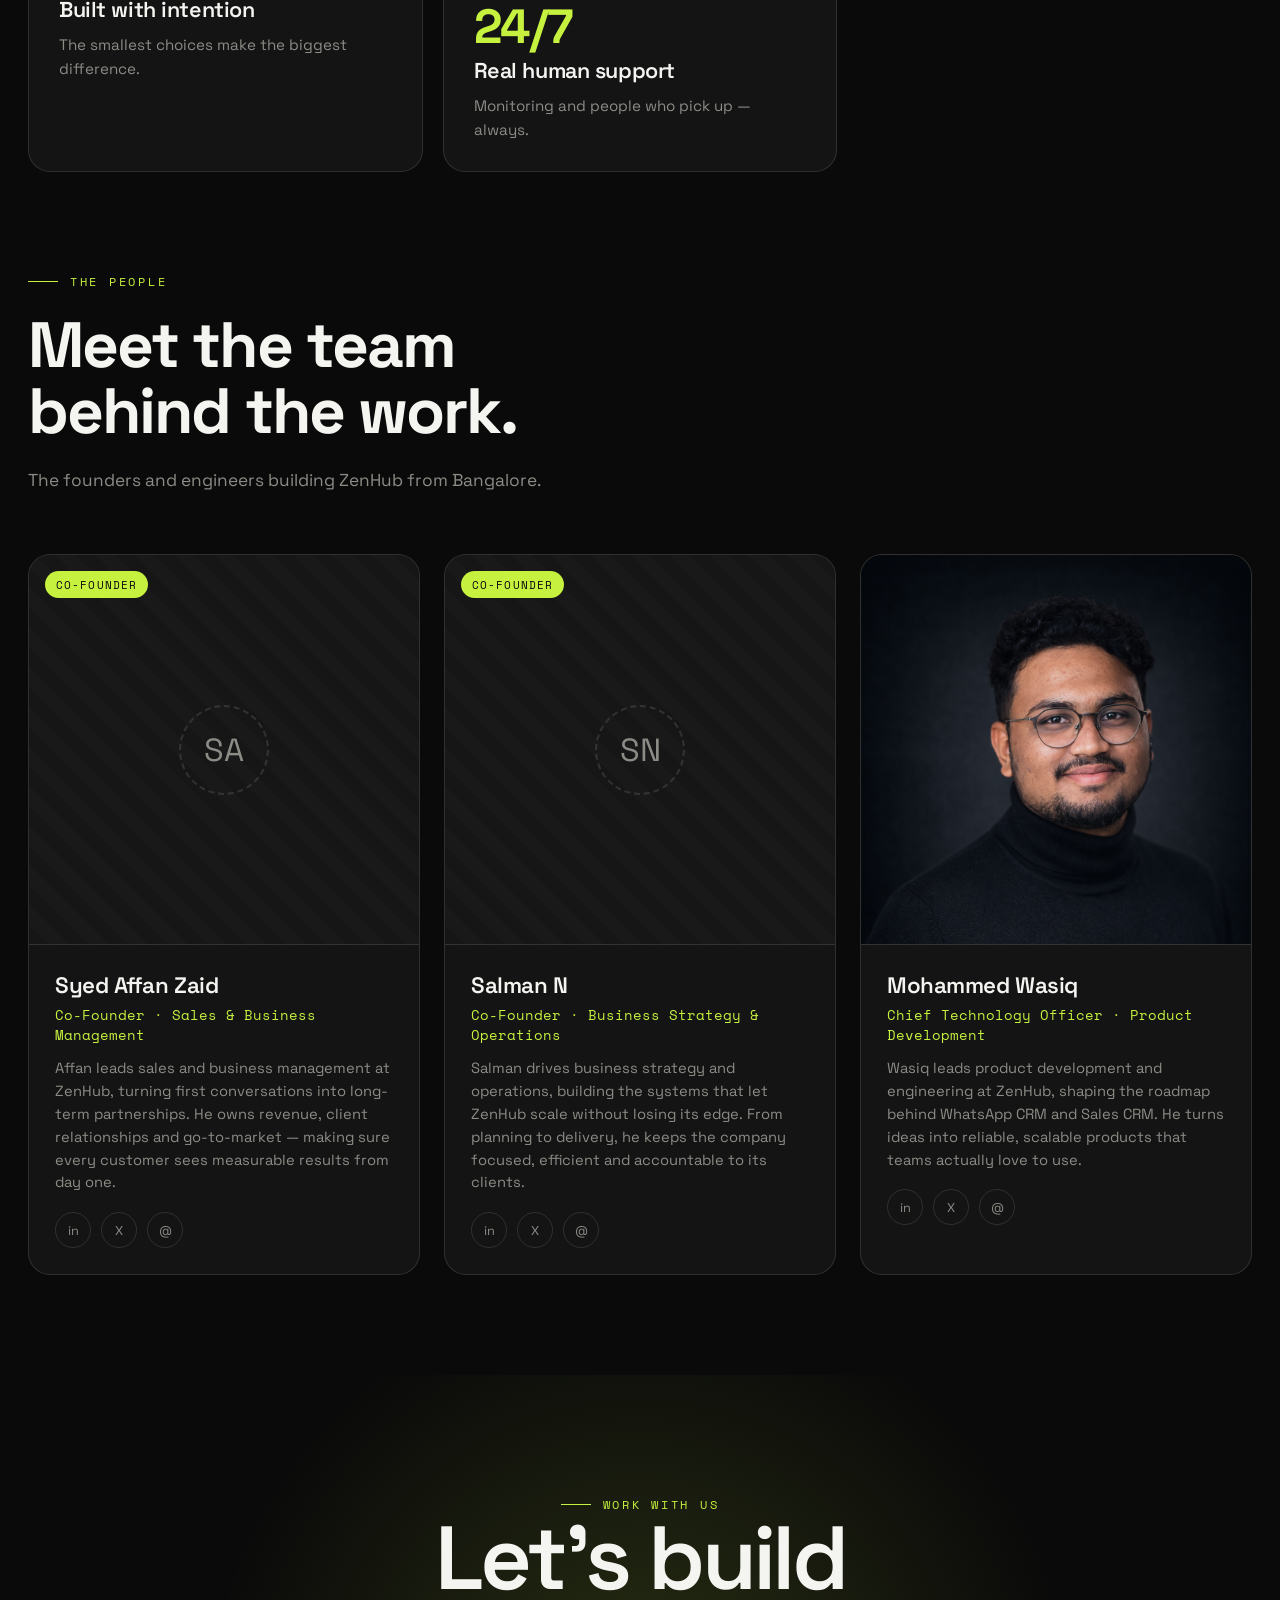
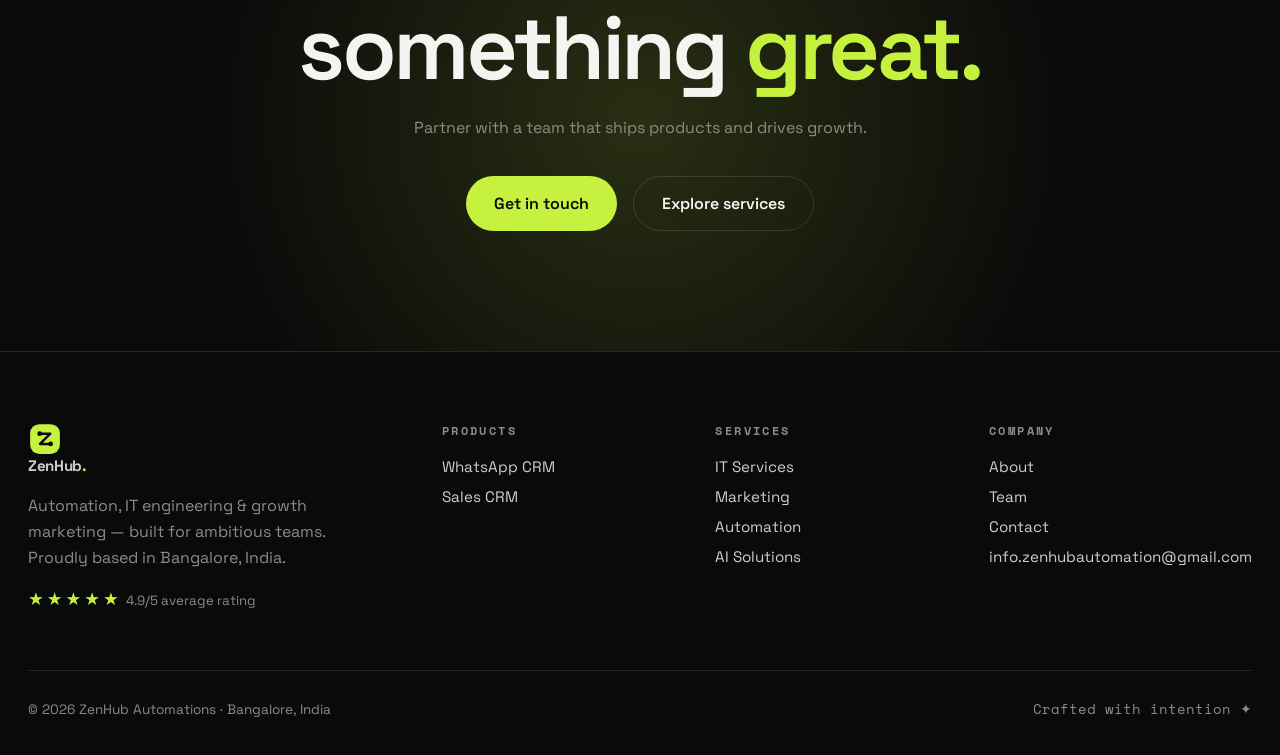
==== commit b131ad38: "changes" ====
--- a/about.html
+++ b/about.html
@@ -121,7 +121,7 @@
     </div>
     <div><h5>Products</h5><a href="products.html">WhatsApp CRM</a><a href="products.html">Sales CRM</a></div>
     <div><h5>Services</h5><a href="services.html">IT Services</a><a href="services.html">Marketing</a><a href="services.html">Automation</a><a href="services.html">AI Solutions</a></div>
-    <div><h5>Company</h5><a href="about.html">About</a><a href="about.html">Team</a><a href="contact.html">Contact</a><a href="mailto:rnd.proitbridge@gmail.com">rnd.proitbridge@gmail.com</a></div>
+    <div><h5>Company</h5><a href="about.html">About</a><a href="about.html">Team</a><a href="contact.html">Contact</a><a href="mailto:info.zenhubautomation@gmail.com">info.zenhubautomation@gmail.com</a></div>
   </div>
   <div class="foot-bottom"><span>© <span data-yr></span> ZenHub Automations · Bangalore, India</span><span class="mono">Crafted with intention ✦</span></div>
 </div></footer>
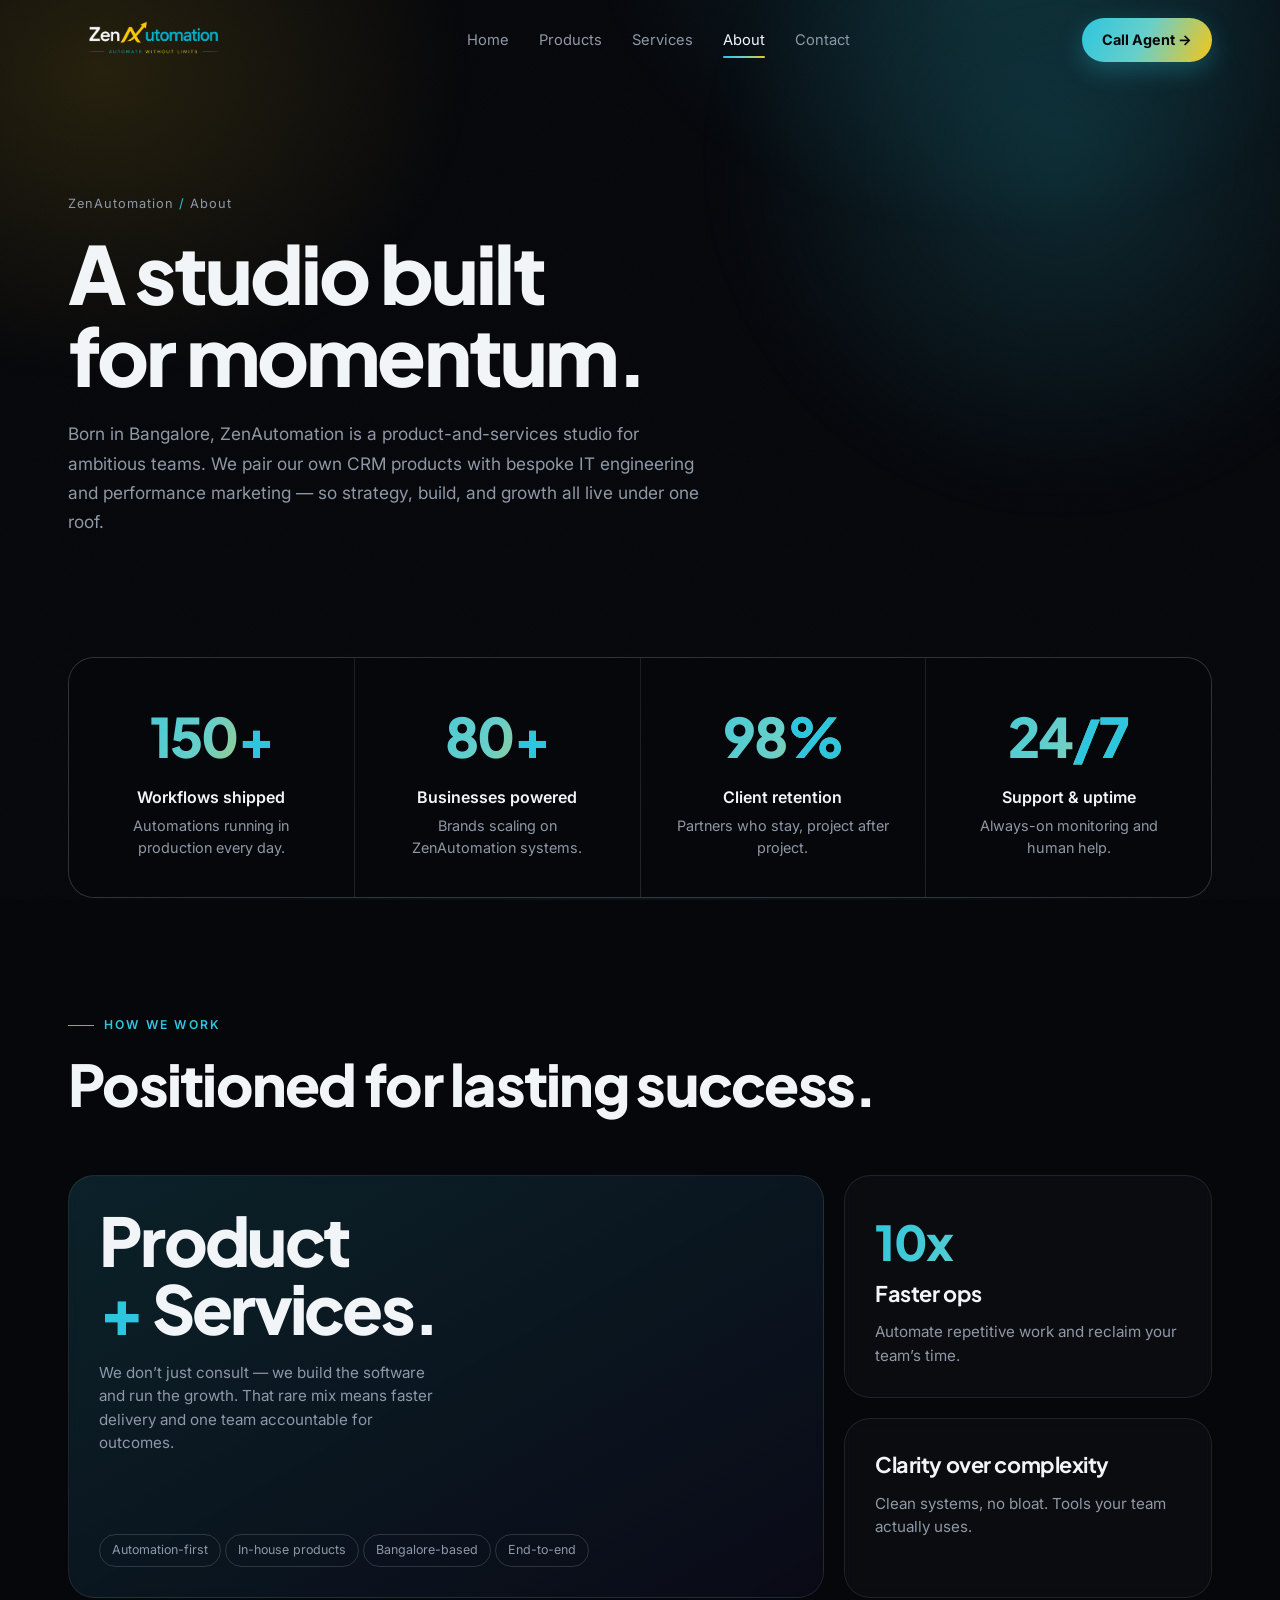
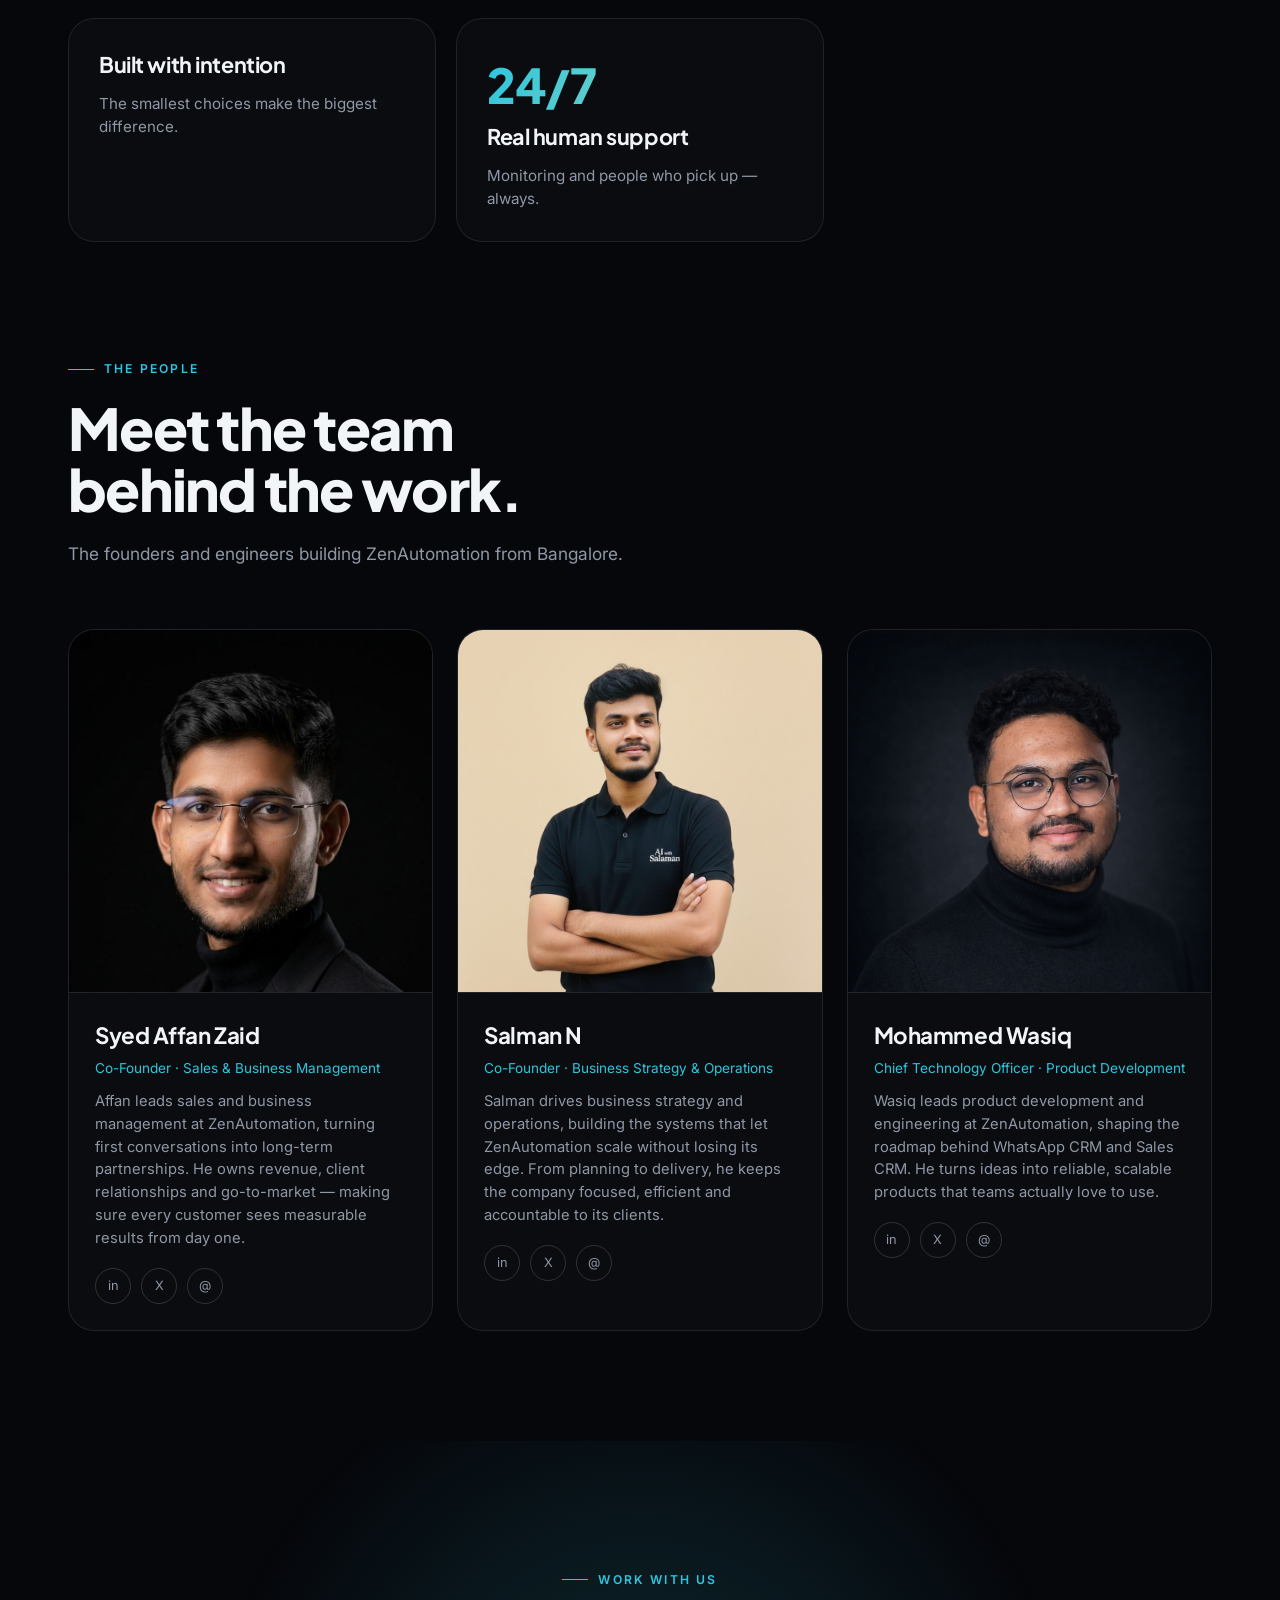
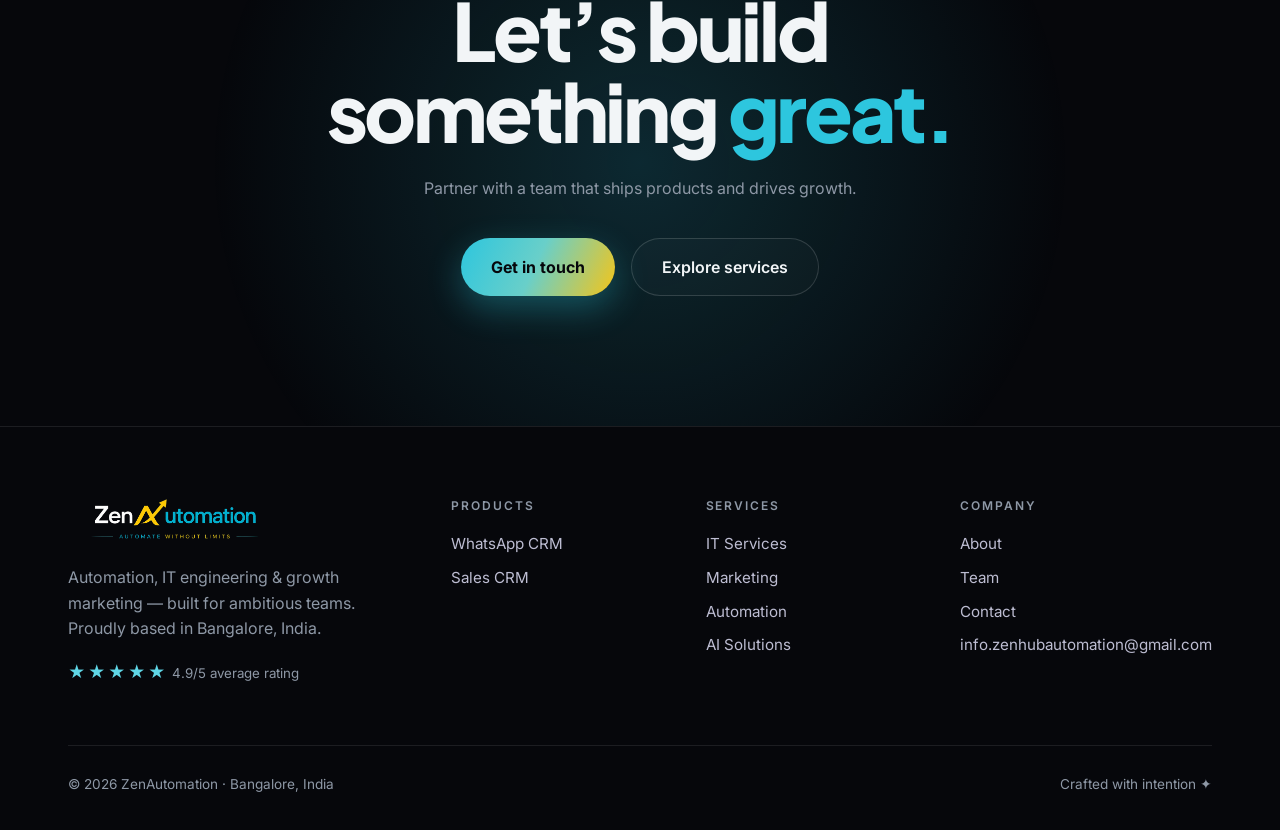
==== commit 78822f8b: "full site changes" ====
--- a/about.html
+++ b/about.html
@@ -3,23 +3,18 @@
 <head>
 <meta charset="UTF-8" />
 <meta name="viewport" content="width=device-width, initial-scale=1.0" />
-<title>About — ZenHub Automations | Bangalore</title>
-<meta name="description" content="ZenHub Automations is a Bangalore-based product-and-services studio. Meet the team and the way we work." />
-<link rel="icon" href="assets/logo.svg" type="image/svg+xml" />
+<title>About — ZenAutomation | Bangalore</title>
+<meta name="description" content="ZenAutomation is a Bangalore-based product-and-services studio. Meet the team and the way we work." />
+<link rel="icon" href="assets/logo-icon.png" type="image/png" />
 <link rel="preconnect" href="https://fonts.googleapis.com" />
 <link rel="preconnect" href="https://fonts.gstatic.com" crossorigin />
-<link href="https://fonts.googleapis.com/css2?family=Space+Grotesk:wght@400;500;600;700&family=Space+Mono:wght@400;700&display=swap" rel="stylesheet" />
-<link href="https://api.fontshare.com/v2/css?f[]=clash-display@400,500,600,700&display=swap" rel="stylesheet" />
+<link href="https://fonts.googleapis.com/css2?family=Plus+Jakarta+Sans:wght@400;500;600;700;800&family=Inter:wght@400;500;600;700&display=swap" rel="stylesheet" />
 <link rel="stylesheet" href="assets/styles.css" />
 </head>
 <body>
-<div class="cursor-dot"></div><div class="cursor-ring"></div>
 
 <nav id="nav"><div class="nav-inner">
-  <a href="index.html" class="logo">
-    <svg class="logo-mark" viewBox="0 0 48 48" fill="none" xmlns="http://www.w3.org/2000/svg"><defs><linearGradient id="zg" x1="4" y1="4" x2="44" y2="44" gradientUnits="userSpaceOnUse"><stop stop-color="#d6ff5c"/><stop offset="1" stop-color="#a6d92f"/></linearGradient></defs><rect x="3" y="3" width="42" height="42" rx="13" fill="url(#zg)"/><path d="M16.5 16.5 H31.5 L17 31 H32" stroke="#0a0a0a" stroke-width="3.4" stroke-linecap="round" stroke-linejoin="round"/><circle cx="16.5" cy="16.5" r="3.4" fill="#0a0a0a"/><circle cx="32" cy="31" r="3.4" fill="#0a0a0a"/><circle cx="31.5" cy="16.5" r="1.7" fill="#0a0a0a" opacity=".55"/><circle cx="17" cy="31" r="1.7" fill="#0a0a0a" opacity=".55"/></svg>
-    <span>ZenHub<span class="accent">.</span></span>
-  </a>
+  <a href="index.html" class="logo"><img src="assets/logo-full.png" alt="ZenAutomation" class="logo-img" /></a>
   <div class="nav-links">
     <a href="index.html">Home</a>
     <a href="products.html">Products</a>
@@ -27,7 +22,7 @@
     <a href="about.html" class="active">About</a>
     <a href="contact.html">Contact</a>
   </div>
-  <a href="contact.html" class="nav-cta" data-hover>Let’s talk →</a>
+  <a href="contact.html" class="nav-cta" data-hover>Call Agent →</a>
   <div class="burger"><span></span><span></span><span></span></div>
 </div></nav>
 <div class="mobile-menu">
@@ -37,9 +32,9 @@
 <section class="page-head">
   <div class="hero-glow"></div>
   <div class="wrap">
-    <span class="crumb reveal">ZenHub <span class="accent">/</span> About</span>
+    <span class="crumb reveal">ZenAutomation <span class="accent">/</span> About</span>
     <h1 class="reveal" data-d="1">A studio built<br>for momentum.</h1>
-    <p class="lead reveal" data-d="2">Born in Bangalore, ZenHub Automations is a product-and-services studio for ambitious teams. We pair our own CRM products with bespoke IT engineering and performance marketing — so strategy, build, and growth all live under one roof.</p>
+    <p class="lead reveal" data-d="2">Born in Bangalore, ZenAutomation is a product-and-services studio for ambitious teams. We pair our own CRM products with bespoke IT engineering and performance marketing — so strategy, build, and growth all live under one roof.</p>
   </div>
 </section>
 
@@ -47,7 +42,7 @@
   <div class="wrap">
     <div class="stats reveal">
       <div class="stat"><div class="num">150<span class="accent">+</span></div><div class="t">Workflows shipped</div><div class="d">Automations running in production every day.</div></div>
-      <div class="stat"><div class="num">80<span class="accent">+</span></div><div class="t">Businesses powered</div><div class="d">Brands scaling on ZenHub systems.</div></div>
+      <div class="stat"><div class="num">80<span class="accent">+</span></div><div class="t">Businesses powered</div><div class="d">Brands scaling on ZenAutomation systems.</div></div>
       <div class="stat"><div class="num">98<span class="accent">%</span></div><div class="t">Client retention</div><div class="d">Partners who stay, project after project.</div></div>
       <div class="stat"><div class="num">24<span class="accent">/7</span></div><div class="t">Support &amp; uptime</div><div class="d">Always-on monitoring and human help.</div></div>
     </div>
@@ -78,21 +73,21 @@
   <div class="wrap">
     <span class="label reveal">The people</span>
     <h2 class="section-title reveal" data-d="1">Meet the team<br>behind the work.</h2>
-    <p class="lead reveal" data-d="2">The founders and engineers building ZenHub from Bangalore.</p>
+    <p class="lead reveal" data-d="2">The founders and engineers building ZenAutomation from Bangalore.</p>
     <div class="team">
       <div class="member reveal" data-d="1" data-hover>
-        <div class="m-photo"><span class="tag">Co-Founder</span><span class="ph">SA</span></div>
-        <div class="m-body"><h4>Syed Affan Zaid</h4><div class="role">Co-Founder · Sales &amp; Business Management</div><p>Affan leads sales and business management at ZenHub, turning first conversations into long-term partnerships. He owns revenue, client relationships and go-to-market — making sure every customer sees measurable results from day one.</p>
+        <div class="m-photo"><span class="tag">Co-Founder</span><img src="assets/Affan.jpeg" alt="Syed Affan Zaid, Co-Founder of ZenAutomation" /></div>
+        <div class="m-body"><h4>Syed Affan Zaid</h4><div class="role">Co-Founder · Sales &amp; Business Management</div><p>Affan leads sales and business management at ZenAutomation, turning first conversations into long-term partnerships. He owns revenue, client relationships and go-to-market — making sure every customer sees measurable results from day one.</p>
           <div class="m-socials"><a>in</a><a>X</a><a>@</a></div></div>
       </div>
       <div class="member reveal" data-d="2" data-hover>
-        <div class="m-photo"><span class="tag">Co-Founder</span><span class="ph">SN</span></div>
-        <div class="m-body"><h4>Salman N</h4><div class="role">Co-Founder · Business Strategy &amp; Operations</div><p>Salman drives business strategy and operations, building the systems that let ZenHub scale without losing its edge. From planning to delivery, he keeps the company focused, efficient and accountable to its clients.</p>
+        <div class="m-photo"><span class="tag">Co-Founder</span><img src="assets/Salman.jpeg" alt="Salman N, Co-Founder of ZenAutomation" /></div>
+        <div class="m-body"><h4>Salman N</h4><div class="role">Co-Founder · Business Strategy &amp; Operations</div><p>Salman drives business strategy and operations, building the systems that let ZenAutomation scale without losing its edge. From planning to delivery, he keeps the company focused, efficient and accountable to its clients.</p>
           <div class="m-socials"><a>in</a><a>X</a><a>@</a></div></div>
       </div>
       <div class="member reveal" data-d="3" data-hover>
-        <div class="m-photo"><span class="tag">CTO</span><img src="assets/mohammed-wasiq.png" alt="Mohammed Wasiq, CTO of ZenHub Automations" /></div>
-        <div class="m-body"><h4>Mohammed Wasiq</h4><div class="role">Chief Technology Officer · Product Development</div><p>Wasiq leads product development and engineering at ZenHub, shaping the roadmap behind WhatsApp CRM and Sales CRM. He turns ideas into reliable, scalable products that teams actually love to use.</p>
+        <div class="m-photo"><span class="tag">CTO</span><img src="assets/mohammed-wasiq.png" alt="Mohammed Wasiq, CTO of ZenAutomation" /></div>
+        <div class="m-body"><h4>Mohammed Wasiq</h4><div class="role">Chief Technology Officer · Product Development</div><p>Wasiq leads product development and engineering at ZenAutomation, shaping the roadmap behind WhatsApp CRM and Sales CRM. He turns ideas into reliable, scalable products that teams actually love to use.</p>
           <div class="m-socials"><a>in</a><a>X</a><a>@</a></div></div>
       </div>
     </div>
@@ -115,7 +110,7 @@
 <footer><div class="wrap">
   <div class="foot-grid">
     <div class="foot-brand">
-      <a href="index.html" class="logo"><svg class="logo-mark" viewBox="0 0 48 48" fill="none" xmlns="http://www.w3.org/2000/svg"><rect x="3" y="3" width="42" height="42" rx="13" fill="#c6f23f"/><path d="M16.5 16.5 H31.5 L17 31 H32" stroke="#0a0a0a" stroke-width="3.4" stroke-linecap="round" stroke-linejoin="round"/><circle cx="16.5" cy="16.5" r="3.4" fill="#0a0a0a"/><circle cx="32" cy="31" r="3.4" fill="#0a0a0a"/></svg><span>ZenHub<span class="accent">.</span></span></a>
+      <a href="index.html" class="logo"><img src="assets/logo-full.png" alt="ZenAutomation" class="logo-img" /></a>
       <p>Automation, IT engineering &amp; growth marketing — built for ambitious teams. Proudly based in Bangalore, India.</p>
       <span class="stars accent">★★★★★</span> <small style="color:var(--muted)">4.9/5 average rating</small>
     </div>
@@ -123,7 +118,7 @@
     <div><h5>Services</h5><a href="services.html">IT Services</a><a href="services.html">Marketing</a><a href="services.html">Automation</a><a href="services.html">AI Solutions</a></div>
     <div><h5>Company</h5><a href="about.html">About</a><a href="about.html">Team</a><a href="contact.html">Contact</a><a href="mailto:info.zenhubautomation@gmail.com">info.zenhubautomation@gmail.com</a></div>
   </div>
-  <div class="foot-bottom"><span>© <span data-yr></span> ZenHub Automations · Bangalore, India</span><span class="mono">Crafted with intention ✦</span></div>
+  <div class="foot-bottom"><span>© <span data-yr></span> ZenAutomation · Bangalore, India</span><span class="mono">Crafted with intention ✦</span></div>
 </div></footer>
 
 <script src="assets/app.js"></script>
--- a/assets/styles.css
+++ b/assets/styles.css
@@ -1,13 +1,22 @@
 :root{
-  --bg:#0a0a0a;
-  --bg-2:#111111;
-  --ink:#f4f4f0;
-  --muted:#8c8c86;
-  --line:rgba(244,244,240,.12);
-  --accent:#c6f23f;
-  --accent-2:#25d366;
-  --card:#141414;
-  --r:22px;
+  --bg:#06070b;
+  --bg-2:#0b0d14;
+  --bg-3:#10131c;
+  --ink:#f2f5f7;
+  --muted:#8e98a6;
+  --muted-2:#626c7a;
+  --line:rgba(255,255,255,.09);
+  --line-2:rgba(255,255,255,.15);
+  --card:rgba(255,255,255,.025);
+  --cyan:#2dc6de;
+  --gold:#f5c518;
+  --accent:#2dc6de;
+  --accent-2:#f5c518;
+  --accent-3:#5fd6e6;
+  --grad:linear-gradient(115deg,#2dc6de 0%,#69cfc9 48%,#f5c518 100%);
+  --grad-soft:linear-gradient(135deg,rgba(45,198,222,.16),rgba(245,197,24,.16));
+  --r:20px;
+  --r-lg:26px;
   --ease:cubic-bezier(.16,1,.3,1);
 }
 *{margin:0;padding:0;box-sizing:border-box}
@@ -15,210 +24,286 @@
 body{
   background:var(--bg);
   color:var(--ink);
-  font-family:'Space Grotesk',system-ui,sans-serif;
+  font-family:'Inter',system-ui,sans-serif;
   -webkit-font-smoothing:antialiased;
   overflow-x:hidden;
-  cursor:none;
-}
+  line-height:1.5;
+}
+/* ambient backdrop */
 body::before{
-  content:"";position:fixed;inset:0;z-index:9998;pointer-events:none;opacity:.04;
-  background-image:url("data:image/svg+xml,%3Csvg xmlns='http://www.w3.org/2000/svg' width='120' height='120'%3E%3Cfilter id='n'%3E%3CfeTurbulence type='fractalNoise' baseFrequency='.9' numOctaves='3'/%3E%3C/filter%3E%3Crect width='100%25' height='100%25' filter='url(%23n)'/%3E%3C/svg%3E");
+  content:"";position:fixed;inset:0;z-index:-2;pointer-events:none;
+  background:
+    radial-gradient(680px 520px at 78% -8%,rgba(45,198,222,.16),transparent 60%),
+    radial-gradient(620px 520px at 8% 8%,rgba(245,197,24,.13),transparent 60%),
+    radial-gradient(900px 700px at 50% 120%,rgba(45,198,222,.10),transparent 60%);
+}
+body::after{
+  content:"";position:fixed;inset:0;z-index:-2;pointer-events:none;opacity:.025;
+  background-image:url("data:image/svg+xml,%3Csvg xmlns='http://www.w3.org/2000/svg' width='140' height='140'%3E%3Cfilter id='n'%3E%3CfeTurbulence type='fractalNoise' baseFrequency='.85' numOctaves='3'/%3E%3C/filter%3E%3Crect width='100%25' height='100%25' filter='url(%23n)'/%3E%3C/svg%3E");
 }
 a{color:inherit;text-decoration:none}
-.mono{font-family:'Space Mono',monospace}
-
-/* display headings use Clash Display */
-h1,h2,h3,h4,
+.mono{font-family:'Inter',monospace;font-feature-settings:"tnum"}
+.accent{color:var(--accent)}
+.gradient-text{background:var(--grad);-webkit-background-clip:text;background-clip:text;color:transparent}
+
+/* display headings use Plus Jakarta Sans */
+h1,h2,h3,h4,h5,
 .hero-title,.page-head h1,.section-title,
 .cta h2,.product h3,.cell.big .huge,.cell .kpi,
-.stat .num,.cell h4,.m-body h4,.mobile-menu a{
-  font-family:'Clash Display','Space Grotesk',system-ui,sans-serif;
-  font-weight:600;
-}
-h1.hero-title,.page-head h1,.cta h2,.cell.big .huge{font-weight:600;letter-spacing:-.035em}
-.wrap{max-width:1280px;margin:0 auto;padding:0 28px}
-.accent{color:var(--accent)}
-
-/* cursor */
-.cursor-dot,.cursor-ring{position:fixed;top:0;left:0;z-index:9999;pointer-events:none;border-radius:50%;mix-blend-mode:difference}
-.cursor-dot{width:7px;height:7px;background:#fff;transform:translate(-50%,-50%)}
-.cursor-ring{width:38px;height:38px;border:1.5px solid #fff;transform:translate(-50%,-50%);transition:width .25s var(--ease),height .25s var(--ease),background .25s}
-.cursor-ring.hover{width:64px;height:64px;background:rgba(255,255,255,.15)}
-@media(hover:none),(max-width:820px){body{cursor:auto}.cursor-dot,.cursor-ring{display:none}}
-
-/* nav */
+.stat .num,.cell h4,.m-body h4,.mobile-menu a,.why-card h3,.agent-card h4{
+  font-family:'Plus Jakarta Sans','Inter',system-ui,sans-serif;
+  font-weight:700;
+  letter-spacing:-.02em;
+}
+.wrap{max-width:1200px;margin:0 auto;padding:0 28px}
+
+/* ===== INTRO PRELOADER ===== */
+.intro{position:fixed;inset:0;z-index:9999;background:var(--bg);display:grid;place-items:center;
+  transition:transform 1s var(--ease),opacity .7s ease;overflow:hidden}
+.intro::before{content:"";position:absolute;width:640px;height:640px;border-radius:50%;
+  background:radial-gradient(circle,rgba(45,198,222,.22),transparent 62%);filter:blur(30px)}
+.intro.done{transform:translateY(-102%);opacity:0;pointer-events:none}
+.intro-inner{position:relative;text-align:center;padding:0 24px}
+.intro-mark{width:62px;height:62px;margin:0 auto 30px;display:block;filter:drop-shadow(0 8px 30px rgba(45,198,222,.5));
+  animation:introPop .9s var(--ease) both}
+@keyframes introPop{from{opacity:0;transform:scale(.6) rotate(-18deg)}to{opacity:1;transform:none}}
+.intro-type{font-family:'Plus Jakarta Sans';font-weight:800;letter-spacing:-.02em;
+  font-size:clamp(1.4rem,5vw,3rem);line-height:1.1;min-height:1.2em}
+.intro-type .caret{display:inline-block;width:3px;height:1em;background:var(--accent);
+  margin-left:4px;vertical-align:-2px;animation:blink 1s steps(1) infinite}
+@keyframes blink{50%{opacity:0}}
+.intro-powered{margin-top:22px;display:flex;align-items:center;justify-content:center;gap:9px;
+  color:var(--muted);font-size:.82rem;letter-spacing:.06em;opacity:0;animation:fadeUp .6s ease 1.1s both}
+.intro-powered b{font-family:'Plus Jakarta Sans';font-weight:700;color:var(--ink);letter-spacing:-.01em}
+.intro-bar{width:160px;height:2px;margin:30px auto 0;border-radius:2px;background:rgba(255,255,255,.08);overflow:hidden}
+.intro-bar span{display:block;height:100%;width:0;background:var(--grad);animation:load 2.4s var(--ease) forwards}
+@keyframes load{to{width:100%}}
+@keyframes fadeUp{from{opacity:0;transform:translateY(10px)}to{opacity:1;transform:none}}
+body.intro-lock{overflow:hidden;height:100vh}
+
+/* ===== NAV ===== */
 nav{position:fixed;top:0;left:0;right:0;z-index:900;transition:.4s var(--ease)}
-.nav-inner{display:flex;align-items:center;justify-content:space-between;padding:18px 28px;max-width:1280px;margin:0 auto}
+.nav-inner{display:flex;align-items:center;justify-content:space-between;padding:18px 28px;max-width:1200px;margin:0 auto}
 nav.scrolled .nav-inner{padding:12px 28px}
-nav.scrolled{background:rgba(10,10,10,.72);backdrop-filter:blur(14px);border-bottom:1px solid var(--line)}
-.logo{display:flex;align-items:center;gap:11px;font-weight:700;font-size:1.15rem;letter-spacing:-.02em}
+nav.scrolled{background:rgba(6,6,14,.72);backdrop-filter:blur(16px);border-bottom:1px solid var(--line)}
+.logo{display:flex;align-items:center;gap:11px;font-family:'Plus Jakarta Sans';font-weight:800;font-size:1.18rem;letter-spacing:-.02em}
 .logo-mark{width:34px;height:34px;border-radius:10px;display:block;transition:transform .55s var(--ease)}
 .logo:hover .logo-mark{transform:rotate(180deg)}
-.nav-links{display:flex;gap:32px;align-items:center}
+/* brand logo images */
+.logo-img{height:40px;width:auto;display:block;transition:height .4s var(--ease),filter .3s}
+.logo:hover .logo-img{filter:drop-shadow(0 4px 18px rgba(45,198,222,.45))}
+nav.scrolled .logo-img{height:34px}
+.foot-brand .logo-img{height:50px;margin-bottom:6px}
+img.intro-mark{object-fit:contain;border-radius:18px;background:#000}
+@media(max-width:560px){.logo-img{height:34px}}
+.nav-links{display:flex;gap:30px;align-items:center}
 .nav-links a{font-size:.92rem;color:var(--muted);transition:color .25s;position:relative}
 .nav-links a:hover,.nav-links a.active{color:var(--ink)}
-.nav-links a.active::after{content:"";position:absolute;left:0;right:0;bottom:-7px;height:2px;background:var(--accent);border-radius:2px}
-.nav-cta{padding:11px 20px;background:var(--ink);color:#0a0a0a;border-radius:100px;font-weight:600;font-size:.9rem;transition:.3s var(--ease)}
-.nav-cta:hover{background:var(--accent)}
+.nav-links a.active::after{content:"";position:absolute;left:0;right:0;bottom:-7px;height:2px;background:var(--grad);border-radius:2px}
+.nav-cta{padding:11px 20px;background:var(--grad);color:#06070b;border-radius:100px;font-weight:700;font-size:.9rem;
+  transition:.3s var(--ease);box-shadow:0 8px 24px rgba(45,198,222,.28)}
+.nav-cta:hover{transform:translateY(-2px);box-shadow:0 12px 32px rgba(45,198,222,.45)}
 .burger{display:none;flex-direction:column;gap:5px;cursor:pointer;z-index:950}
 .burger span{width:24px;height:2px;background:var(--ink);transition:.3s}
 .mobile-menu{position:fixed;inset:0;background:var(--bg);z-index:940;display:flex;flex-direction:column;justify-content:center;gap:8px;padding:0 32px;transform:translateY(-100%);transition:.5s var(--ease)}
 .mobile-menu.open{transform:none}
 .mobile-menu a{font-size:2rem;font-weight:700;letter-spacing:-.02em;padding:10px 0;border-bottom:1px solid var(--line)}
-@media(max-width:820px){.nav-links,.nav-cta{display:none}.burger{display:flex}}
-
-/* hero */
-.hero{position:relative;padding:190px 0 70px;overflow:hidden}
-.hero-glow{position:absolute;width:700px;height:700px;border-radius:50%;background:radial-gradient(circle,rgba(198,242,63,.18),transparent 65%);top:-200px;right:-150px;filter:blur(20px);z-index:0}
-.eyebrow{display:inline-flex;align-items:center;gap:10px;font-size:.8rem;letter-spacing:.18em;text-transform:uppercase;color:var(--muted);border:1px solid var(--line);padding:8px 16px;border-radius:100px}
-.eyebrow .dot{width:7px;height:7px;border-radius:50%;background:var(--accent-2);box-shadow:0 0 0 0 rgba(37,211,102,.6);animation:pulse 2s infinite}
-@keyframes pulse{0%{box-shadow:0 0 0 0 rgba(37,211,102,.55)}70%{box-shadow:0 0 0 12px rgba(37,211,102,0)}100%{box-shadow:0 0 0 0 rgba(37,211,102,0)}}
-h1.hero-title{font-size:clamp(2.7rem,8.4vw,7.4rem);line-height:.96;letter-spacing:-.04em;font-weight:700;margin:26px 0 0;position:relative;z-index:2}
-h1.hero-title .out{color:transparent;-webkit-text-stroke:1.4px var(--ink)}
-.hero-sub{max-width:560px;margin:30px 0 38px;color:var(--muted);font-size:1.12rem;line-height:1.6;position:relative;z-index:2}
-.hero-actions{display:flex;gap:16px;flex-wrap:wrap;position:relative;z-index:2}
-.btn{display:inline-flex;align-items:center;gap:10px;padding:16px 28px;border-radius:100px;font-weight:600;font-size:1rem;transition:.35s var(--ease)}
-.btn-primary{background:var(--accent);color:#0a0a0a}
-.btn-primary:hover{transform:translateY(-3px);box-shadow:0 16px 40px rgba(198,242,63,.25)}
-.btn-ghost{border:1px solid var(--line);color:var(--ink)}
-.btn-ghost:hover{background:var(--ink);color:#0a0a0a}
-.hero-rating{display:flex;align-items:center;gap:14px;margin-top:48px;position:relative;z-index:2}
-.stars{color:var(--accent);letter-spacing:3px;font-size:1.1rem}
+@media(max-width:880px){.nav-links,.nav-cta{display:none}.burger{display:flex}}
+
+/* ===== HERO ===== */
+.hero{position:relative;padding:200px 0 100px;overflow:hidden}
+#hero-canvas{position:absolute;inset:0;width:100%;height:100%;z-index:0;opacity:.9}
+.hero-glow{position:absolute;width:760px;height:760px;border-radius:50%;
+  background:radial-gradient(circle,rgba(45,198,222,.18),transparent 64%);top:-220px;right:-160px;filter:blur(24px);z-index:0}
+.hero .wrap{position:relative;z-index:2;text-align:center}
+.eyebrow{display:inline-flex;align-items:center;gap:10px;font-size:.78rem;letter-spacing:.14em;text-transform:uppercase;
+  color:var(--ink);border:1px solid var(--line-2);padding:9px 18px;border-radius:100px;
+  background:rgba(255,255,255,.03);backdrop-filter:blur(8px)}
+.eyebrow .dot{width:7px;height:7px;border-radius:50%;background:var(--accent);box-shadow:0 0 0 0 rgba(45,198,222,.6);animation:pulse 2s infinite}
+@keyframes pulse{0%{box-shadow:0 0 0 0 rgba(45,198,222,.55)}70%{box-shadow:0 0 0 12px rgba(45,198,222,0)}100%{box-shadow:0 0 0 0 rgba(45,198,222,0)}}
+h1.hero-title{font-size:clamp(2.5rem,6.6vw,5.6rem);line-height:1.05;letter-spacing:-.035em;font-weight:800;margin:28px auto 0;max-width:none}
+.hero-sub{max-width:620px;margin:28px auto 38px;color:var(--muted);font-size:1.14rem;line-height:1.65}
+.hero-actions{display:flex;gap:16px;flex-wrap:wrap;justify-content:center}
+.btn{display:inline-flex;align-items:center;gap:10px;padding:16px 30px;border-radius:100px;font-weight:600;font-size:1rem;transition:.35s var(--ease)}
+.btn-primary{background:var(--grad);color:#06070b;font-weight:700;box-shadow:0 12px 34px rgba(45,198,222,.32)}
+.btn-primary:hover{transform:translateY(-3px);box-shadow:0 18px 44px rgba(245,197,24,.45)}
+.btn-ghost{border:1px solid var(--line-2);color:var(--ink);background:rgba(255,255,255,.02)}
+.btn-ghost:hover{background:rgba(255,255,255,.07);border-color:var(--accent)}
+.hero-rating{display:flex;align-items:center;justify-content:center;gap:14px;margin-top:46px}
+.stars{color:var(--accent-3);letter-spacing:3px;font-size:1.05rem}
 .hero-rating small{color:var(--muted)}
 
+/* trust row */
+.trust{display:flex;align-items:center;justify-content:center;gap:38px;flex-wrap:wrap;margin-top:64px;opacity:.85}
+.trust span{font-family:'Plus Jakarta Sans';font-weight:700;color:var(--muted-2);font-size:1.05rem;letter-spacing:-.01em}
+
 /* page header (sub-pages) */
-.page-head{padding:170px 0 30px;position:relative;overflow:hidden}
-.page-head h1{font-size:clamp(2.6rem,7vw,6rem);line-height:.98;letter-spacing:-.04em;font-weight:700;margin-top:18px}
+.page-head{padding:190px 0 30px;position:relative;overflow:hidden}
+.page-head h1{font-size:clamp(2.5rem,6.4vw,5rem);line-height:1.02;letter-spacing:-.035em;font-weight:800;margin-top:18px}
 .page-head .lead{margin-top:24px}
-.crumb{font-family:'Space Mono';font-size:.8rem;color:var(--muted);letter-spacing:.1em}
+.crumb{font-family:'Inter';font-size:.8rem;color:var(--muted);letter-spacing:.08em}
 .crumb .accent{color:var(--accent)}
 
 /* marquee */
-.marquee{border-top:1px solid var(--line);border-bottom:1px solid var(--line);padding:26px 0;overflow:hidden;white-space:nowrap;margin-top:60px}
+.marquee{border-top:1px solid var(--line);border-bottom:1px solid var(--line);padding:26px 0;overflow:hidden;white-space:nowrap;margin-top:80px;
+  -webkit-mask-image:linear-gradient(90deg,transparent,#000 10%,#000 90%,transparent);mask-image:linear-gradient(90deg,transparent,#000 10%,#000 90%,transparent)}
 .marquee-track{display:inline-flex;gap:46px;animation:scroll 28s linear infinite;will-change:transform}
 .marquee:hover .marquee-track{animation-play-state:paused}
-.marquee-track span{font-size:clamp(1.8rem,4vw,3rem);font-weight:700;letter-spacing:-.03em;display:inline-flex;align-items:center;gap:46px;color:var(--ink)}
-.marquee-track span::after{content:"✦";color:var(--accent);font-size:1.6rem}
+.marquee-track span{font-family:'Plus Jakarta Sans';font-size:clamp(1.6rem,3.6vw,2.6rem);font-weight:800;letter-spacing:-.03em;display:inline-flex;align-items:center;gap:46px;color:var(--muted-2)}
+.marquee-track span::after{content:"✦";background:var(--grad);-webkit-background-clip:text;background-clip:text;color:transparent;font-size:1.4rem}
 @keyframes scroll{to{transform:translateX(-50%)}}
 
 /* sections */
 section{position:relative;z-index:2}
-.section-pad{padding:100px 0}
-.label{font-family:'Space Mono';font-size:.78rem;letter-spacing:.22em;text-transform:uppercase;color:var(--accent);display:flex;align-items:center;gap:12px}
-.label::before{content:"";width:30px;height:1px;background:var(--accent)}
-h2.section-title{font-size:clamp(2rem,5.2vw,4rem);line-height:1.02;letter-spacing:-.03em;font-weight:700;margin:22px 0}
-.lead{color:var(--muted);font-size:1.08rem;line-height:1.65;max-width:620px}
+.section-pad{padding:110px 0}
+.sec-head{text-align:center;max-width:720px;margin:0 auto 18px}
+.sec-head.left{text-align:left;margin-left:0}
+.label{font-family:'Inter';font-size:.76rem;font-weight:600;letter-spacing:.18em;text-transform:uppercase;color:var(--accent);
+  display:inline-flex;align-items:center;gap:10px}
+.label::before{content:"";width:26px;height:1px;background:var(--accent)}
+.sec-head.center .label{justify-content:center}
+h2.section-title{font-size:clamp(2rem,4.8vw,3.6rem);line-height:1.05;letter-spacing:-.03em;font-weight:800;margin:20px 0}
+.lead{color:var(--muted);font-size:1.08rem;line-height:1.7;max-width:640px}
+.sec-head.center .lead{margin:0 auto}
+
+/* WHY cards */
+.why-grid{display:grid;grid-template-columns:repeat(2,1fr);gap:22px;margin-top:60px}
+.why-card{position:relative;background:var(--card);border:1px solid var(--line);border-radius:var(--r-lg);padding:38px;overflow:hidden;
+  transition:.45s var(--ease);backdrop-filter:blur(6px)}
+.why-card::before{content:"";position:absolute;inset:0;border-radius:inherit;padding:1px;
+  background:linear-gradient(135deg,rgba(45,198,222,.5),transparent 40%);-webkit-mask:linear-gradient(#000 0 0) content-box,linear-gradient(#000 0 0);
+  -webkit-mask-composite:xor;mask-composite:exclude;opacity:0;transition:.45s}
+.why-card:hover{transform:translateY(-6px);border-color:var(--line-2)}
+.why-card:hover::before{opacity:1}
+.why-ic{width:54px;height:54px;border-radius:15px;display:grid;place-items:center;font-size:1.4rem;margin-bottom:22px;
+  background:var(--grad-soft);border:1px solid var(--line-2);color:var(--accent-3)}
+.why-card h3{font-size:1.4rem;margin-bottom:12px}
+.why-card p{color:var(--muted);font-size:.98rem;line-height:1.65}
+@media(max-width:820px){.why-grid{grid-template-columns:1fr}}
 
 /* stats */
-.stats{display:grid;grid-template-columns:repeat(4,1fr);gap:1px;background:var(--line);border:1px solid var(--line);border-radius:var(--r);overflow:hidden;margin-top:60px}
-.stat{background:var(--bg);padding:38px 30px}
-.stat .num{font-size:clamp(2.4rem,4.5vw,3.6rem);font-weight:700;letter-spacing:-.03em}
-.stat .t{font-weight:600;margin:6px 0 6px}
-.stat .d{color:var(--muted);font-size:.92rem;line-height:1.5}
+.stats{display:grid;grid-template-columns:repeat(4,1fr);gap:1px;background:var(--line);border:1px solid var(--line);border-radius:var(--r-lg);overflow:hidden;margin-top:60px}
+.stat{background:var(--bg);padding:38px 30px;text-align:center}
+.stat .num{font-size:clamp(2.4rem,4.5vw,3.4rem);font-weight:800;letter-spacing:-.03em;background:var(--grad);-webkit-background-clip:text;background-clip:text;color:transparent}
+.stat .t{font-weight:600;margin:8px 0 6px}
+.stat .d{color:var(--muted);font-size:.9rem;line-height:1.5}
 @media(max-width:820px){.stats{grid-template-columns:repeat(2,1fr)}}
 
-/* products */
-.products{display:grid;grid-template-columns:1fr 1fr;gap:24px;margin-top:60px}
-.product{position:relative;background:var(--card);border:1px solid var(--line);border-radius:var(--r);padding:42px;overflow:hidden;transition:.45s var(--ease)}
-.product:hover{transform:translateY(-6px);border-color:rgba(244,244,240,.28)}
-.product .pglow{position:absolute;width:320px;height:320px;border-radius:50%;filter:blur(50px);opacity:.22;top:-120px;right:-100px;transition:.5s}
-.product.wa .pglow{background:var(--accent-2)}
-.product.sales .pglow{background:var(--accent)}
-.product:hover .pglow{opacity:.4}
-.pbadge{display:inline-flex;align-items:center;gap:8px;font-family:'Space Mono';font-size:.72rem;letter-spacing:.15em;text-transform:uppercase;padding:7px 13px;border-radius:100px;border:1px solid var(--line);color:var(--muted)}
-.picon{width:56px;height:56px;border-radius:15px;display:grid;place-items:center;margin:22px 0 18px;font-size:1.5rem}
-.product.wa .picon{background:rgba(37,211,102,.15);color:var(--accent-2)}
-.product.sales .picon{background:rgba(198,242,63,.15);color:var(--accent)}
-.product h3{font-size:1.9rem;letter-spacing:-.02em}
-.product p{color:var(--muted);margin:12px 0 22px;line-height:1.6}
-.feat{list-style:none;display:flex;flex-direction:column;gap:11px}
-.feat li{display:flex;gap:11px;align-items:flex-start;font-size:.95rem;color:#cfcfca}
+/* products / smart products grid */
+.products{display:grid;grid-template-columns:repeat(3,1fr);gap:22px;margin-top:60px}
+.product{position:relative;background:var(--card);border:1px solid var(--line);border-radius:var(--r-lg);padding:34px;overflow:hidden;transition:.45s var(--ease);display:flex;flex-direction:column;backdrop-filter:blur(6px)}
+.product:hover{transform:translateY(-6px);border-color:var(--line-2)}
+.product .pglow{position:absolute;width:300px;height:300px;border-radius:50%;filter:blur(60px);opacity:.16;top:-130px;right:-110px;transition:.5s;background:var(--accent-2)}
+.product:hover .pglow{opacity:.32}
+.pbadge{display:inline-flex;align-items:center;gap:8px;font-family:'Inter';font-size:.7rem;font-weight:600;letter-spacing:.12em;text-transform:uppercase;padding:6px 12px;border-radius:100px;border:1px solid var(--line-2);color:var(--accent);align-self:flex-start}
+.picon{width:54px;height:54px;border-radius:15px;display:grid;place-items:center;margin:20px 0 16px;font-size:1.4rem;
+  background:var(--grad-soft);border:1px solid var(--line-2);color:var(--accent-3)}
+.product h3{font-size:1.55rem;letter-spacing:-.02em}
+.product .ptag{color:var(--accent);font-size:.9rem;font-weight:500;margin:6px 0 10px}
+.product p{color:var(--muted);margin:0 0 18px;line-height:1.6;font-size:.95rem}
+.feat{list-style:none;display:flex;flex-direction:column;gap:10px;margin-bottom:8px}
+.feat li{display:flex;gap:10px;align-items:flex-start;font-size:.9rem;color:#cdcde0}
 .feat li::before{content:"→";color:var(--accent);flex:none}
-.product .plink{display:inline-flex;align-items:center;gap:8px;margin-top:26px;font-weight:600}
+.product .plink{display:inline-flex;align-items:center;gap:8px;margin-top:auto;padding-top:22px;font-weight:600;color:var(--accent)}
 .product .plink::after{content:"↗";transition:transform .3s}
 .product:hover .plink::after{transform:translate(3px,-3px)}
-@media(max-width:820px){.products{grid-template-columns:1fr}}
-
-/* services */
+@media(max-width:980px){.products{grid-template-columns:1fr 1fr}}
+@media(max-width:680px){.products{grid-template-columns:1fr}}
+
+/* services rows */
 .svc-head{display:flex;justify-content:space-between;align-items:flex-end;flex-wrap:wrap;gap:24px}
 .svc-cat{margin-top:54px}
-.svc-cat h3{font-family:'Space Mono';font-size:.95rem;letter-spacing:.12em;text-transform:uppercase;color:var(--muted);padding-bottom:14px;border-bottom:1px solid var(--line)}
+.svc-cat h3{font-family:'Inter';font-size:.92rem;font-weight:600;letter-spacing:.1em;text-transform:uppercase;color:var(--muted);padding-bottom:14px;border-bottom:1px solid var(--line)}
 .svc-row{display:flex;align-items:center;gap:24px;padding:24px 8px;border-bottom:1px solid var(--line);transition:.4s var(--ease);position:relative}
-.svc-row .n{font-family:'Space Mono';font-size:.85rem;color:var(--muted);width:34px;flex:none}
-.svc-row .name{font-size:clamp(1.3rem,2.6vw,2.1rem);font-weight:600;letter-spacing:-.02em;flex:1;transition:.35s var(--ease)}
+.svc-row .n{font-family:'Inter';font-size:.85rem;color:var(--muted);width:34px;flex:none}
+.svc-row .name{font-family:'Plus Jakarta Sans';font-size:clamp(1.3rem,2.6vw,2rem);font-weight:700;letter-spacing:-.02em;flex:1;transition:.35s var(--ease)}
 .svc-row .desc{color:var(--muted);font-size:.92rem;max-width:330px;display:none}
 .svc-row .arrow{font-size:1.3rem;color:var(--muted);transition:.35s var(--ease)}
-.svc-row:hover{padding-left:24px;background:linear-gradient(90deg,rgba(198,242,63,.06),transparent)}
+.svc-row:hover{padding-left:24px;background:linear-gradient(90deg,rgba(45,198,222,.07),transparent)}
 .svc-row:hover .name{color:var(--accent);transform:translateX(6px)}
 .svc-row:hover .arrow{color:var(--accent);transform:rotate(45deg)}
 @media(min-width:900px){.svc-row .desc{display:block}}
 
+/* AI AGENTS grid */
+.agents{display:grid;grid-template-columns:repeat(4,1fr);gap:16px;margin-top:60px}
+.agent-card{position:relative;background:var(--card);border:1px solid var(--line);border-radius:var(--r);padding:24px;transition:.4s var(--ease);overflow:hidden;backdrop-filter:blur(6px)}
+.agent-card:hover{transform:translateY(-5px);border-color:var(--line-2);background:rgba(45,198,222,.05)}
+.agent-card .acat{font-family:'Inter';font-size:.68rem;font-weight:600;letter-spacing:.1em;text-transform:uppercase;color:var(--accent)}
+.agent-card .aic{font-size:1.6rem;margin:10px 0 14px}
+.agent-card h4{font-size:1.18rem;margin-bottom:8px}
+.agent-card p{color:var(--muted);font-size:.86rem;line-height:1.55}
+@media(max-width:980px){.agents{grid-template-columns:repeat(3,1fr)}}
+@media(max-width:760px){.agents{grid-template-columns:1fr 1fr}}
+@media(max-width:480px){.agents{grid-template-columns:1fr}}
+
 /* bento */
 .bento{display:grid;grid-template-columns:repeat(3,1fr);grid-auto-rows:minmax(180px,auto);gap:20px;margin-top:60px}
-.cell{background:var(--card);border:1px solid var(--line);border-radius:var(--r);padding:30px;transition:.4s var(--ease);overflow:hidden;position:relative}
-.cell:hover{border-color:rgba(244,244,240,.28);transform:translateY(-4px)}
+.cell{background:var(--card);border:1px solid var(--line);border-radius:var(--r-lg);padding:30px;transition:.4s var(--ease);overflow:hidden;position:relative;backdrop-filter:blur(6px)}
+.cell:hover{border-color:var(--line-2);transform:translateY(-4px)}
 .cell h4{font-size:1.35rem;letter-spacing:-.02em;margin-bottom:10px}
 .cell p{color:var(--muted);font-size:.95rem;line-height:1.55}
-.cell.big{grid-column:span 2;grid-row:span 2;display:flex;flex-direction:column;justify-content:space-between;background:linear-gradient(150deg,#161b07,#0f0f0f)}
-.cell.big .huge{font-size:clamp(2.6rem,6vw,4.6rem);font-weight:700;letter-spacing:-.04em;line-height:1}
-.cell .kpi{font-size:3rem;font-weight:700;letter-spacing:-.03em;color:var(--accent)}
-.chip{display:inline-block;padding:6px 12px;border:1px solid var(--line);border-radius:100px;font-size:.78rem;font-family:'Space Mono';color:var(--muted);margin:4px 4px 0 0}
+.cell.big{grid-column:span 2;grid-row:span 2;display:flex;flex-direction:column;justify-content:space-between;background:linear-gradient(150deg,rgba(45,198,222,.14),rgba(13,13,31,.6))}
+.cell.big .huge{font-size:clamp(2.4rem,5.5vw,4.2rem);font-weight:800;letter-spacing:-.04em;line-height:1.02}
+.cell .kpi{font-size:3rem;font-weight:800;letter-spacing:-.03em;background:var(--grad);-webkit-background-clip:text;background-clip:text;color:transparent}
+.chip{display:inline-block;padding:6px 12px;border:1px solid var(--line-2);border-radius:100px;font-size:.78rem;font-family:'Inter';color:var(--muted);margin:4px 4px 0 0}
 @media(max-width:820px){.bento{grid-template-columns:1fr}.cell.big{grid-column:span 1;grid-row:span 1}}
 
 /* team */
 .team{display:grid;grid-template-columns:repeat(3,1fr);gap:24px;margin-top:60px}
-.member{background:var(--card);border:1px solid var(--line);border-radius:var(--r);overflow:hidden;transition:.4s var(--ease)}
+.member{background:var(--card);border:1px solid var(--line);border-radius:var(--r-lg);overflow:hidden;transition:.4s var(--ease)}
 .member:hover{transform:translateY(-6px);border-color:var(--accent)}
-.m-photo{aspect-ratio:1/1;display:grid;place-items:center;background:repeating-linear-gradient(45deg,#161616,#161616 14px,#191919 14px,#191919 28px);position:relative;border-bottom:1px solid var(--line)}
-.m-photo .ph{width:90px;height:90px;border-radius:50%;border:2px dashed var(--line);display:grid;place-items:center;color:var(--muted);font-size:2rem}
+.m-photo{aspect-ratio:1/1;display:grid;place-items:center;background:repeating-linear-gradient(45deg,#0e0e1c,#0e0e1c 14px,#12122440 14px,#12122440 28px);position:relative;border-bottom:1px solid var(--line)}
+.m-photo .ph{width:90px;height:90px;border-radius:50%;border:2px dashed var(--line-2);display:grid;place-items:center;color:var(--muted);font-size:2rem}
 .m-photo img{position:absolute;inset:0;width:100%;height:100%;object-fit:cover;object-position:center top}
-.m-photo .tag{position:absolute;top:16px;left:16px;font-family:'Space Mono';font-size:.7rem;letter-spacing:.1em;text-transform:uppercase;color:#0a0a0a;background:var(--accent);padding:5px 11px;border-radius:100px}
+.m-photo .tag{position:absolute;top:16px;left:16px;font-family:'Inter';font-size:.7rem;font-weight:700;letter-spacing:.08em;text-transform:uppercase;color:#06070b;background:var(--grad);padding:5px 11px;border-radius:100px}
 .m-body{padding:26px}
 .m-body h4{font-size:1.4rem;letter-spacing:-.02em}
-.m-body .role{color:var(--accent);font-family:'Space Mono';font-size:.85rem;margin:5px 0 12px}
+.m-body .role{color:var(--accent);font-family:'Inter';font-size:.85rem;margin:5px 0 12px}
 .m-body p{color:var(--muted);font-size:.92rem;line-height:1.55}
 .m-socials{display:flex;gap:10px;margin-top:18px}
-.m-socials a{width:36px;height:36px;border:1px solid var(--line);border-radius:50%;display:grid;place-items:center;font-size:.8rem;color:var(--muted);transition:.3s}
-.m-socials a:hover{background:var(--ink);color:#0a0a0a}
+.m-socials a{width:36px;height:36px;border:1px solid var(--line-2);border-radius:50%;display:grid;place-items:center;font-size:.8rem;color:var(--muted);transition:.3s}
+.m-socials a:hover{background:var(--grad);color:#06070b;border-color:transparent}
 @media(max-width:820px){.team{grid-template-columns:1fr}}
 
 /* testimonials */
 .tmarquee{overflow:hidden;margin-top:50px;-webkit-mask-image:linear-gradient(90deg,transparent,#000 8%,#000 92%,transparent);mask-image:linear-gradient(90deg,transparent,#000 8%,#000 92%,transparent)}
 .tmarquee-track{display:inline-flex;gap:22px;animation:scroll 40s linear infinite}
 .tmarquee:hover .tmarquee-track{animation-play-state:paused}
-.tcard{width:380px;background:var(--card);border:1px solid var(--line);border-radius:var(--r);padding:30px;white-space:normal;flex:none}
+.tcard{width:380px;background:var(--card);border:1px solid var(--line);border-radius:var(--r-lg);padding:30px;white-space:normal;flex:none;backdrop-filter:blur(6px)}
 .tcard .stars{font-size:.95rem;margin-bottom:14px}
-.tcard p{line-height:1.55;font-size:1rem}
+.tcard p{line-height:1.6;font-size:1rem;color:#dcdcec}
 .tcard .who{display:flex;align-items:center;gap:12px;margin-top:20px}
-.tcard .av{width:42px;height:42px;border-radius:50%;background:var(--bg-2);display:grid;place-items:center;font-weight:700;color:var(--accent);border:1px solid var(--line)}
+.tcard .av{width:42px;height:42px;border-radius:50%;background:var(--grad-soft);display:grid;place-items:center;font-weight:700;color:var(--accent-3);border:1px solid var(--line-2)}
 .tcard .who b{display:block}
 .tcard .who span{color:var(--muted);font-size:.85rem}
 
 /* contact */
 .contact-grid{display:grid;grid-template-columns:1fr 1fr;gap:50px;margin-top:60px;align-items:start}
 .cform{display:flex;flex-direction:column;gap:18px}
-.field label{display:block;font-size:.8rem;font-family:'Space Mono';letter-spacing:.1em;text-transform:uppercase;color:var(--muted);margin-bottom:8px}
-.field input,.field textarea,.field select{width:100%;background:var(--card);border:1px solid var(--line);border-radius:14px;padding:15px 16px;color:var(--ink);font-family:inherit;font-size:1rem;transition:.3s;cursor:none}
-.field input:focus,.field textarea:focus,.field select:focus{outline:none;border-color:var(--accent)}
+.field label{display:block;font-size:.8rem;font-family:'Inter';font-weight:600;letter-spacing:.08em;text-transform:uppercase;color:var(--muted);margin-bottom:8px}
+.field input,.field textarea,.field select{width:100%;background:var(--card);border:1px solid var(--line-2);border-radius:14px;padding:15px 16px;color:var(--ink);font-family:inherit;font-size:1rem;transition:.3s}
+.field input:focus,.field textarea:focus,.field select:focus{outline:none;border-color:var(--accent);box-shadow:0 0 0 3px rgba(45,198,222,.16)}
 .field textarea{min-height:130px;resize:vertical}
 .contact-info .info-item{display:flex;gap:16px;padding:22px 0;border-bottom:1px solid var(--line)}
-.contact-info .ic{width:46px;height:46px;border-radius:12px;background:var(--card);border:1px solid var(--line);display:grid;place-items:center;font-size:1.2rem;flex:none}
+.contact-info .ic{width:46px;height:46px;border-radius:12px;background:var(--grad-soft);border:1px solid var(--line-2);display:grid;place-items:center;font-size:1.2rem;flex:none;color:var(--accent-3)}
 .contact-info h4{font-size:1.05rem;margin-bottom:4px}
 .contact-info p{color:var(--muted);font-size:.95rem;line-height:1.5}
 .form-note{font-size:.85rem;color:var(--muted)}
 @media(max-width:820px){.contact-grid{grid-template-columns:1fr;gap:36px}}
 
-/* cta */
-.cta{position:relative;text-align:center;padding:120px 0;overflow:hidden}
-.cta .glow{position:absolute;inset:0;background:radial-gradient(circle at 50% 60%,rgba(198,242,63,.16),transparent 60%)}
-.cta h2{font-size:clamp(2.4rem,7vw,6rem);letter-spacing:-.04em;line-height:1;position:relative}
-.cta p{color:var(--muted);margin:24px auto 38px;max-width:480px;position:relative}
+/* CTA */
+.cta{position:relative;text-align:center;padding:130px 0;overflow:hidden}
+.cta .glow{position:absolute;inset:0;background:radial-gradient(circle at 50% 55%,rgba(45,198,222,.18),transparent 60%)}
+.cta .label{justify-content:center;display:flex}
+.cta h2{font-size:clamp(2.4rem,6.4vw,5rem);letter-spacing:-.04em;line-height:1.02;position:relative;font-family:'Plus Jakarta Sans';font-weight:800}
+.cta p{color:var(--muted);margin:24px auto 38px;max-width:500px;position:relative}
+.cta .hero-actions{position:relative}
 
 /* footer */
 footer{border-top:1px solid var(--line);padding:70px 0 36px}
 .foot-grid{display:grid;grid-template-columns:1.6fr 1fr 1fr 1fr;gap:40px}
-.foot-grid h5{font-family:'Space Mono';font-size:.75rem;letter-spacing:.2em;text-transform:uppercase;color:var(--muted);margin-bottom:18px}
-.foot-grid a{display:block;color:#cfcfca;margin-bottom:11px;font-size:.95rem;transition:.25s}
+.foot-grid h5{font-family:'Inter';font-size:.75rem;font-weight:600;letter-spacing:.16em;text-transform:uppercase;color:var(--muted);margin-bottom:18px}
+.foot-grid a{display:block;color:#bdbdd2;margin-bottom:11px;font-size:.95rem;transition:.25s}
 .foot-grid a:hover{color:var(--accent)}
 .foot-brand p{color:var(--muted);max-width:300px;line-height:1.6;margin:18px 0}
 .foot-bottom{display:flex;justify-content:space-between;align-items:center;flex-wrap:wrap;gap:16px;margin-top:60px;padding-top:28px;border-top:1px solid var(--line);color:var(--muted);font-size:.85rem}
@@ -231,3 +316,109 @@
 .reveal[data-d="2"]{transition-delay:.16s}
 .reveal[data-d="3"]{transition-delay:.24s}
 .reveal[data-d="4"]{transition-delay:.32s}
+@media(prefers-reduced-motion:reduce){
+  .reveal{opacity:1;transform:none;transition:none}
+  *{animation-duration:.001ms!important}
+}
+
+/* ===== 3D TILT + SPOTLIGHT CARDS ===== */
+.tilt{transform-style:preserve-3d;transition:transform .18s var(--ease),border-color .4s var(--ease);will-change:transform}
+.tilt h3,.tilt h4,.tilt .pbadge,.tilt .ptag,.tilt p,.tilt .feat,.tilt .plink,.tilt .acat{transition:transform .18s var(--ease)}
+.tilt.lift h3,.tilt.lift h4{transform:translateZ(48px)}
+.tilt.lift .pbadge,.tilt.lift .acat{transform:translateZ(34px)}
+.tilt.lift p,.tilt.lift .ptag,.tilt.lift .feat,.tilt.lift .plink{transform:translateZ(22px)}
+/* cursor glare */
+.spot::after{content:"";position:absolute;inset:0;border-radius:inherit;pointer-events:none;z-index:3;
+  opacity:0;transition:opacity .4s;mix-blend-mode:screen;
+  background:radial-gradient(260px circle at var(--mx,50%) var(--my,50%),rgba(245,197,24,.28),transparent 58%)}
+.spot.lift::after{opacity:1}
+
+/* floating icons (idle motion) */
+.float-ic{animation:floaty 5.5s ease-in-out infinite}
+.float-ic:nth-of-type(2n){animation-delay:-2s;animation-duration:6.5s}
+@keyframes floaty{0%,100%{transform:translateY(0)}50%{transform:translateY(-7px)}}
+/* magnetic-ish primary buttons */
+.btn-primary{will-change:transform}
+
+/* ===== SMART PRODUCTS — TABBED SHOWCASE ===== */
+.prod-tabs{display:flex;flex-wrap:wrap;justify-content:center;gap:6px;margin:46px auto 0;padding:7px;
+  background:rgba(255,255,255,.03);border:1px solid var(--line);border-radius:100px;width:fit-content;max-width:100%;
+  backdrop-filter:blur(8px)}
+.prod-tab{font-family:'Inter';font-size:.86rem;font-weight:600;letter-spacing:.04em;color:var(--muted);
+  padding:11px 22px;border:none;background:none;border-radius:100px;cursor:pointer;white-space:nowrap;
+  transition:.3s var(--ease)}
+.prod-tab:hover{color:var(--ink)}
+.prod-tab.is-active{color:#06070b;background:var(--grad);box-shadow:0 8px 24px rgba(45,198,222,.32)}
+
+.prod-stage{margin-top:50px;text-align:center;position:relative}
+.prod-panel{display:none}
+.prod-panel.is-active{display:block;animation:prodIn .55s var(--ease) both}
+@keyframes prodIn{from{opacity:0;transform:translateY(18px)}to{opacity:1;transform:none}}
+.prod-eyebrow{font-family:'Inter';font-size:.82rem;font-weight:600;letter-spacing:.16em;text-transform:uppercase;
+  background:var(--grad);-webkit-background-clip:text;background-clip:text;color:transparent}
+.prod-name{font-family:'Plus Jakarta Sans';font-weight:800;letter-spacing:-.03em;line-height:1;
+  font-size:clamp(2.6rem,7vw,5.4rem);margin:16px 0 36px;
+  background:linear-gradient(180deg,#ffffff,#9ca3c9);-webkit-background-clip:text;background-clip:text;color:transparent}
+.prod-cols{display:grid;grid-template-columns:1fr 1fr;gap:22px;text-align:left}
+.prod-card{background:var(--card);border:1px solid var(--line);border-radius:var(--r-lg);padding:32px 30px;
+  backdrop-filter:blur(6px);transition:.4s var(--ease)}
+.prod-card:hover{border-color:var(--line-2);transform:translateY(-4px)}
+.prod-card h5{font-family:'Inter';font-size:.74rem;font-weight:700;letter-spacing:.18em;text-transform:uppercase;
+  color:var(--accent);padding-bottom:16px;margin-bottom:18px;border-bottom:1px solid var(--line)}
+.prod-card p{color:var(--muted);font-size:1rem;line-height:1.7}
+.prod-card .feat{gap:14px}
+.prod-card .feat li{font-size:.98rem;color:#cdcde0}
+.prod-explore{margin-top:36px}
+@media(max-width:760px){.prod-cols{grid-template-columns:1fr}.prod-tabs{border-radius:22px}}
+
+/* ===== AI AGENTS — 3D COVERFLOW ===== */
+.coverflow{position:relative;height:520px;margin-top:34px;perspective:1900px;overflow:hidden}
+.cf-stage{position:absolute;inset:0;transform-style:preserve-3d}
+.cf-card{position:absolute;top:50%;left:50%;width:300px;height:404px;margin:-202px 0 0 -150px;
+  border-radius:24px;opacity:0;cursor:pointer;
+  background:linear-gradient(165deg,rgba(22,22,42,.92),rgba(10,10,22,.94));
+  border:1px solid var(--line);
+  transition:transform .85s var(--ease),opacity .85s var(--ease),box-shadow .6s var(--ease),border-color .6s var(--ease);
+  backface-visibility:hidden;will-change:transform,opacity;transform-style:preserve-3d}
+.cf-face{position:absolute;inset:0;display:flex;flex-direction:column;align-items:center;text-align:center;
+  padding:38px 28px;border-radius:inherit}
+.cf-card .aic{width:64px;height:64px;border-radius:17px;display:grid;place-items:center;font-size:1.75rem;
+  background:var(--grad-soft);border:1px solid var(--line-2);color:var(--accent-3);margin-bottom:20px}
+.cf-card .acat{font-family:'Inter';font-size:.66rem;font-weight:600;letter-spacing:.14em;text-transform:uppercase;
+  color:var(--accent);padding:6px 12px;border:1px solid var(--line-2);border-radius:100px}
+.cf-card h4{font-size:1.55rem;margin:16px 0 12px}
+.cf-card p{color:var(--muted);font-size:.92rem;line-height:1.6}
+/* active card glow + gradient border */
+.cf-card.is-active{border-color:transparent;
+  background:linear-gradient(165deg,rgba(34,30,66,.96),rgba(14,12,30,.96));
+  box-shadow:0 36px 90px rgba(45,198,222,.34),0 0 60px rgba(245,197,24,.18)}
+.cf-card.is-active::after{content:"";position:absolute;inset:0;border-radius:inherit;padding:1.5px;
+  background:var(--grad);-webkit-mask:linear-gradient(#000 0 0) content-box,linear-gradient(#000 0 0);
+  -webkit-mask-composite:xor;mask-composite:exclude;pointer-events:none}
+.cf-card.is-active .aic{box-shadow:0 0 30px rgba(245,197,24,.4)}
+/* nav arrows */
+.cf-nav{position:absolute;top:50%;transform:translateY(-50%);z-index:200;
+  width:52px;height:52px;border-radius:50%;display:grid;place-items:center;cursor:pointer;
+  background:rgba(255,255,255,.05);border:1px solid var(--line-2);color:var(--ink);
+  font-size:1.7rem;line-height:1;backdrop-filter:blur(10px);transition:.3s var(--ease)}
+.cf-nav:hover{background:var(--grad);color:#06070b;border-color:transparent;box-shadow:0 10px 30px rgba(45,198,222,.4)}
+.cf-nav.prev{left:max(20px,calc(50% - 360px))}
+.cf-nav.next{right:max(20px,calc(50% - 360px))}
+/* dots */
+.cf-dots{position:absolute;left:0;right:0;bottom:-6px;display:flex;justify-content:center;gap:9px;z-index:200}
+.cf-dots button{width:8px;height:8px;border-radius:50%;border:none;cursor:pointer;padding:0;
+  background:rgba(255,255,255,.22);transition:.3s var(--ease)}
+.cf-dots button.on{width:26px;border-radius:6px;background:var(--grad)}
+@media(max-width:560px){
+  .coverflow{height:480px;perspective:1200px}
+  .cf-card{width:260px;margin-left:-130px}
+  .cf-nav{width:44px;height:44px;font-size:1.4rem}
+  .cf-nav.prev{left:8px}.cf-nav.next{right:8px}
+}
+
+@media(hover:none),(max-width:820px){
+  .tilt,.spot{transform:none!important}
+  .spot::after{display:none}
+  .float-ic{animation:none}
+}
+@media(prefers-reduced-motion:reduce){.float-ic{animation:none}}
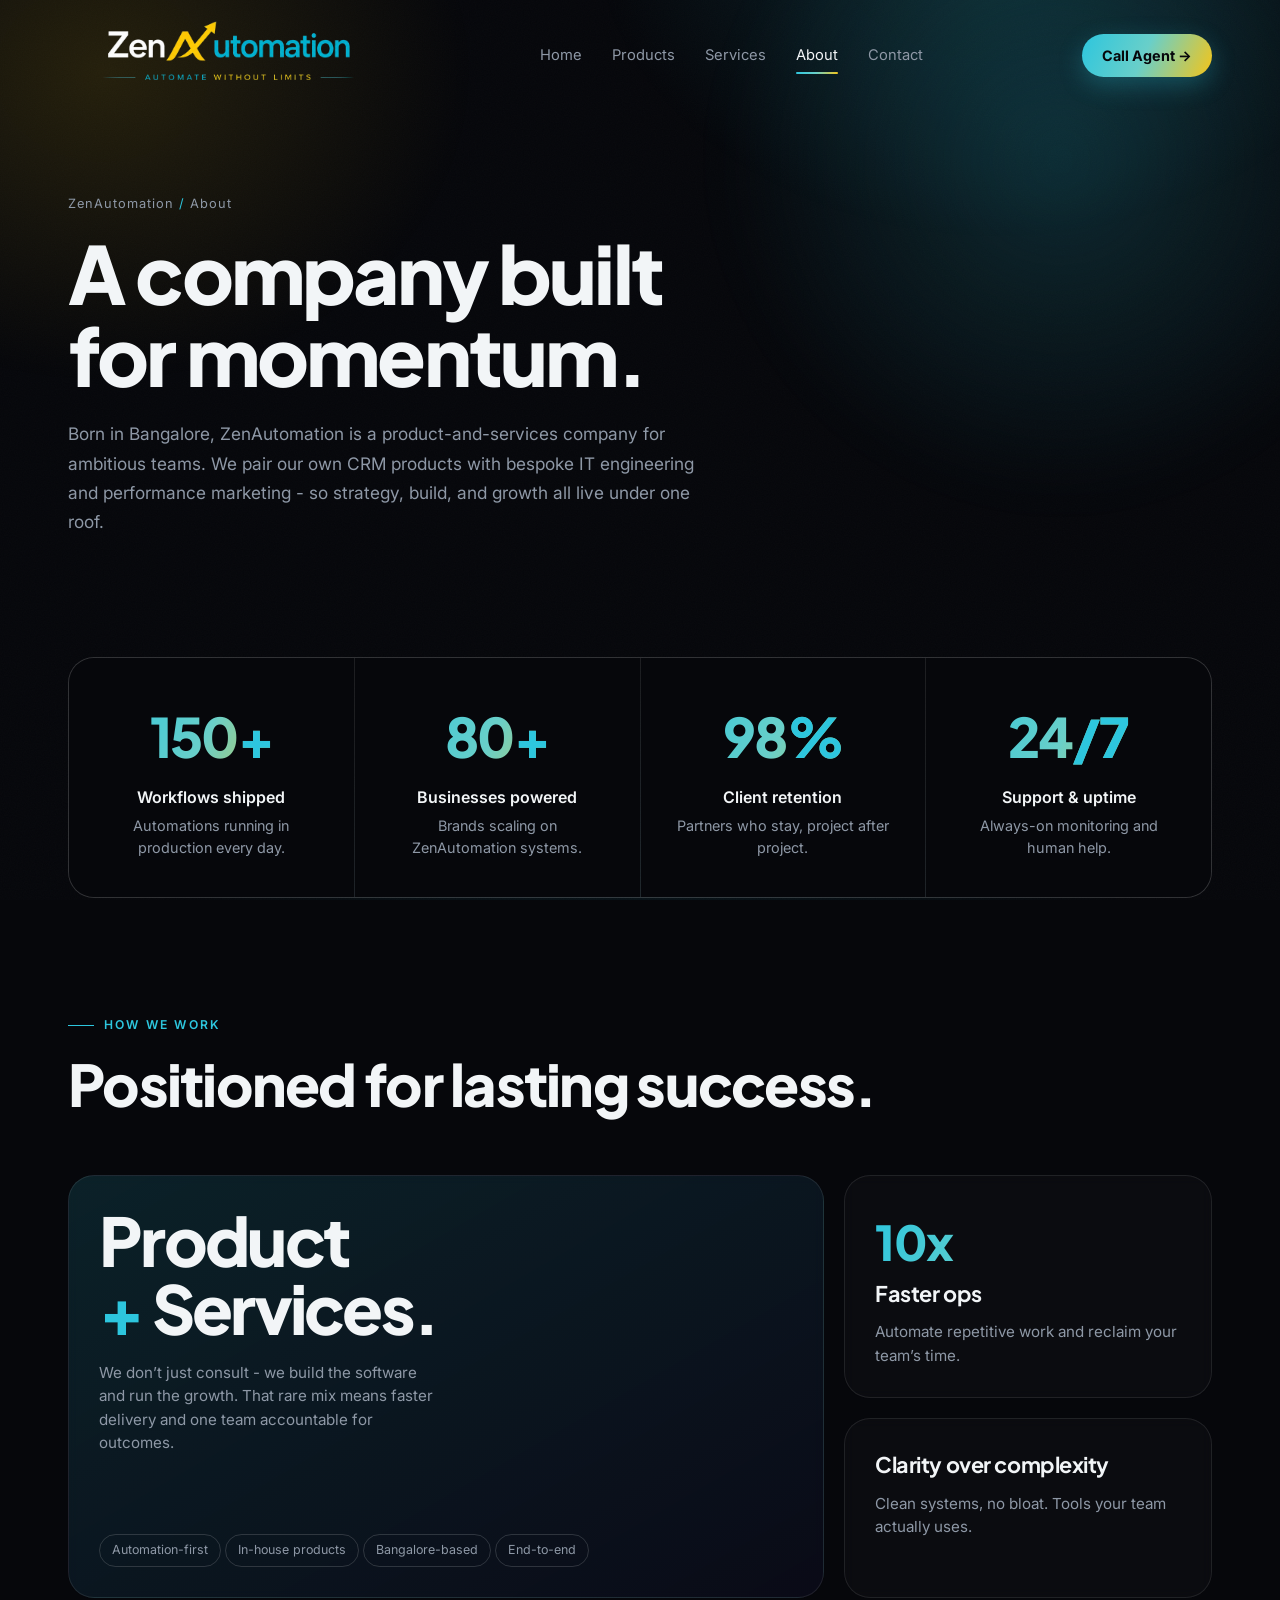
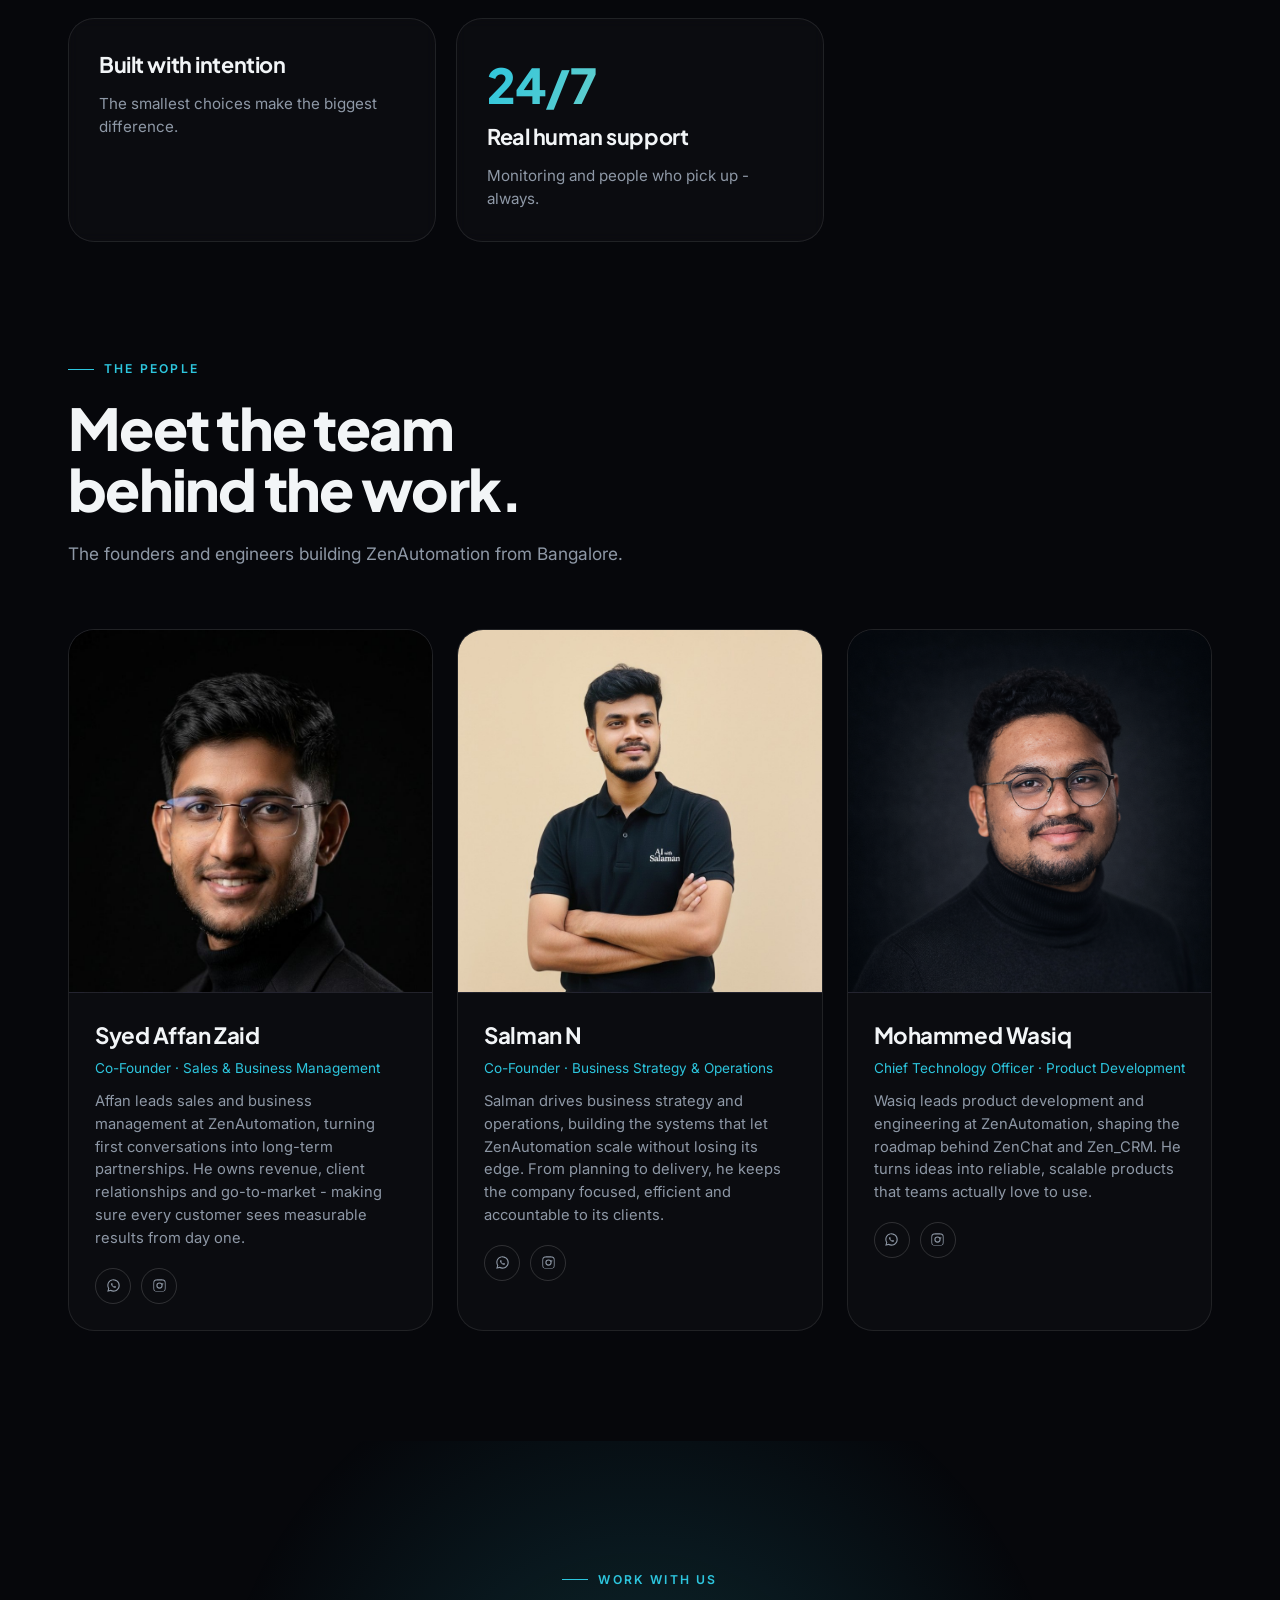
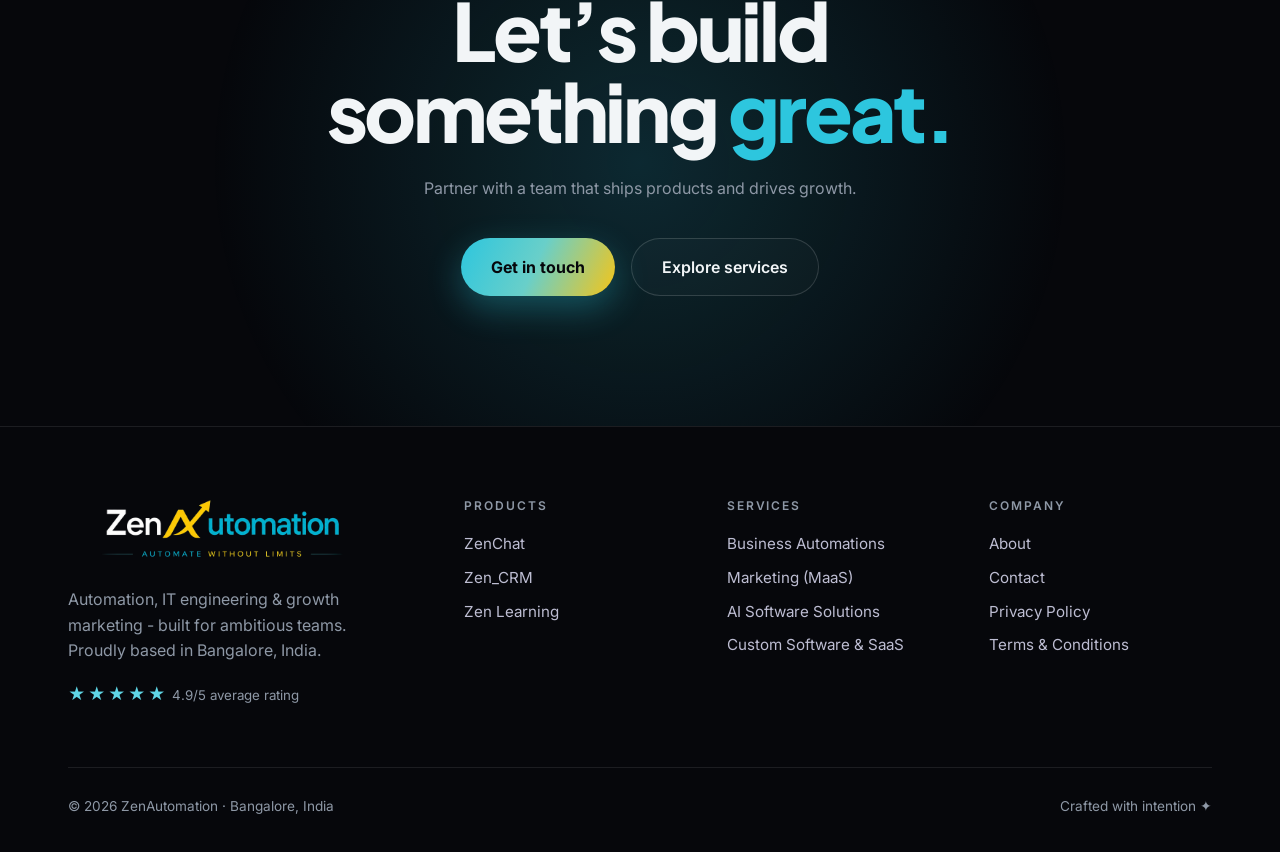
==== commit e6cc3e24: "major changes" ====
--- a/about.html
+++ b/about.html
@@ -3,8 +3,8 @@
 <head>
 <meta charset="UTF-8" />
 <meta name="viewport" content="width=device-width, initial-scale=1.0" />
-<title>About — ZenAutomation | Bangalore</title>
-<meta name="description" content="ZenAutomation is a Bangalore-based product-and-services studio. Meet the team and the way we work." />
+<title>About - ZenAutomation | Bangalore</title>
+<meta name="description" content="ZenAutomation is a Bangalore-based product-and-services company. Meet the team and the way we work." />
 <link rel="icon" href="assets/logo-icon.png" type="image/png" />
 <link rel="preconnect" href="https://fonts.googleapis.com" />
 <link rel="preconnect" href="https://fonts.gstatic.com" crossorigin />
@@ -33,8 +33,8 @@
   <div class="hero-glow"></div>
   <div class="wrap">
     <span class="crumb reveal">ZenAutomation <span class="accent">/</span> About</span>
-    <h1 class="reveal" data-d="1">A studio built<br>for momentum.</h1>
-    <p class="lead reveal" data-d="2">Born in Bangalore, ZenAutomation is a product-and-services studio for ambitious teams. We pair our own CRM products with bespoke IT engineering and performance marketing — so strategy, build, and growth all live under one roof.</p>
+    <h1 class="reveal" data-d="1">A company built<br>for momentum.</h1>
+    <p class="lead reveal" data-d="2">Born in Bangalore, ZenAutomation is a product-and-services company for ambitious teams. We pair our own CRM products with bespoke IT engineering and performance marketing - so strategy, build, and growth all live under one roof.</p>
   </div>
 </section>
 
@@ -57,14 +57,14 @@
       <div class="cell big reveal" data-d="1">
         <div>
           <div class="huge">Product<br><span class="accent">+</span> Services.</div>
-          <p style="margin-top:18px;max-width:340px">We don’t just consult — we build the software and run the growth. That rare mix means faster delivery and one team accountable for outcomes.</p>
+          <p style="margin-top:18px;max-width:340px">We don’t just consult - we build the software and run the growth. That rare mix means faster delivery and one team accountable for outcomes.</p>
         </div>
         <div><span class="chip">Automation-first</span><span class="chip">In-house products</span><span class="chip">Bangalore-based</span><span class="chip">End-to-end</span></div>
       </div>
       <div class="cell reveal" data-d="2"><div class="kpi">10x</div><h4>Faster ops</h4><p>Automate repetitive work and reclaim your team’s time.</p></div>
       <div class="cell reveal" data-d="3"><h4>Clarity over complexity</h4><p>Clean systems, no bloat. Tools your team actually uses.</p></div>
       <div class="cell reveal" data-d="2"><h4>Built with intention</h4><p>The smallest choices make the biggest difference.</p></div>
-      <div class="cell reveal" data-d="3"><div class="kpi">24/7</div><h4>Real human support</h4><p>Monitoring and people who pick up — always.</p></div>
+      <div class="cell reveal" data-d="3"><div class="kpi">24/7</div><h4>Real human support</h4><p>Monitoring and people who pick up - always.</p></div>
     </div>
   </div>
 </section>
@@ -77,18 +77,18 @@
     <div class="team">
       <div class="member reveal" data-d="1" data-hover>
         <div class="m-photo"><span class="tag">Co-Founder</span><img src="assets/Affan.jpeg" alt="Syed Affan Zaid, Co-Founder of ZenAutomation" /></div>
-        <div class="m-body"><h4>Syed Affan Zaid</h4><div class="role">Co-Founder · Sales &amp; Business Management</div><p>Affan leads sales and business management at ZenAutomation, turning first conversations into long-term partnerships. He owns revenue, client relationships and go-to-market — making sure every customer sees measurable results from day one.</p>
-          <div class="m-socials"><a>in</a><a>X</a><a>@</a></div></div>
+        <div class="m-body"><h4>Syed Affan Zaid</h4><div class="role">Co-Founder · Sales &amp; Business Management</div><p>Affan leads sales and business management at ZenAutomation, turning first conversations into long-term partnerships. He owns revenue, client relationships and go-to-market - making sure every customer sees measurable results from day one.</p>
+          <div class="m-socials"><a href="https://wa.me/" target="_blank" rel="noopener" aria-label="WhatsApp" title="WhatsApp"><svg viewBox="0 0 24 24" width="15" height="15" fill="currentColor"><path d="M12.04 2C6.58 2 2.13 6.45 2.13 11.9c0 1.76.46 3.48 1.34 5L2 22l5.25-1.38a9.9 9.9 0 0 0 4.79 1.22h.01c5.46 0 9.91-4.45 9.91-9.9 0-2.65-1.03-5.14-2.9-7.01A9.82 9.82 0 0 0 12.04 2Zm0 1.8c2.16 0 4.19.84 5.72 2.37a8.06 8.06 0 0 1 2.37 5.73c0 4.46-3.63 8.1-8.1 8.1a8.1 8.1 0 0 1-4.13-1.13l-.3-.18-3.12.82.83-3.04-.19-.31a8.05 8.05 0 0 1-1.26-4.32c0-4.46 3.63-8.1 8.1-8.1Zm-2.78 4.4c-.13 0-.34.05-.52.25-.18.2-.69.67-.69 1.64s.71 1.9.81 2.03c.1.13 1.39 2.12 3.37 2.97.47.2.84.32 1.12.41.47.15.9.13 1.24.08.38-.06 1.17-.48 1.33-.94.16-.46.16-.86.11-.94-.05-.08-.18-.13-.38-.23-.2-.1-1.17-.58-1.35-.64-.18-.07-.31-.1-.44.1-.13.2-.5.64-.62.77-.11.13-.23.15-.43.05a5.5 5.5 0 0 1-1.62-1c-.6-.53-1-1.19-1.12-1.39-.12-.2-.01-.31.09-.41.09-.09.2-.23.3-.35.1-.12.13-.2.2-.34.07-.13.03-.25-.02-.35-.05-.1-.44-1.08-.61-1.48-.16-.39-.32-.33-.44-.34l-.38-.01Z"/></svg></a><a href="https://www.instagram.com/" target="_blank" rel="noopener" aria-label="Instagram" title="Instagram"><svg viewBox="0 0 24 24" width="15" height="15" fill="currentColor"><path d="M12 2.16c3.2 0 3.58.01 4.85.07 1.17.05 1.8.25 2.23.41.56.22.96.48 1.38.9.42.42.68.82.9 1.38.16.42.36 1.06.41 2.23.06 1.27.07 1.65.07 4.85s-.01 3.58-.07 4.85c-.05 1.17-.25 1.8-.41 2.23-.22.56-.48.96-.9 1.38-.42.42-.82.68-1.38.9-.42.16-1.06.36-2.23.41-1.27.06-1.65.07-4.85.07s-3.58-.01-4.85-.07c-1.17-.05-1.8-.25-2.23-.41a3.7 3.7 0 0 1-1.38-.9 3.7 3.7 0 0 1-.9-1.38c-.16-.42-.36-1.06-.41-2.23-.06-1.27-.07-1.65-.07-4.85s.01-3.58.07-4.85c.05-1.17.25-1.8.41-2.23.22-.56.48-.96.9-1.38.42-.42.82-.68 1.38-.9.42-.16 1.06-.36 2.23-.41 1.27-.06 1.65-.07 4.85-.07Zm0 1.8c-3.15 0-3.5.01-4.74.07-.89.04-1.37.19-1.69.31-.43.17-.73.36-1.05.68-.32.32-.51.62-.68 1.05-.12.32-.27.8-.31 1.69-.06 1.24-.07 1.59-.07 4.74s.01 3.5.07 4.74c.04.89.19 1.37.31 1.69.17.43.36.73.68 1.05.32.32.62.51 1.05.68.32.12.8.27 1.69.31 1.24.06 1.59.07 4.74.07s3.5-.01 4.74-.07c.89-.04 1.37-.19 1.69-.31.43-.17.73-.36 1.05-.68.32-.32.51-.62.68-1.05.12-.32.27-.8.31-1.69.06-1.24.07-1.59.07-4.74s-.01-3.5-.07-4.74c-.04-.89-.19-1.37-.31-1.69a2.84 2.84 0 0 0-.68-1.05 2.84 2.84 0 0 0-1.05-.68c-.32-.12-.8-.27-1.69-.31-1.24-.06-1.59-.07-4.74-.07Zm0 3.06a5.02 5.02 0 1 1 0 10.04 5.02 5.02 0 0 1 0-10.04Zm0 1.8a3.22 3.22 0 1 0 0 6.44 3.22 3.22 0 0 0 0-6.44Zm5.22-.6a1.17 1.17 0 1 1 0 2.34 1.17 1.17 0 0 1 0-2.34Z"/></svg></a></div></div>
       </div>
       <div class="member reveal" data-d="2" data-hover>
         <div class="m-photo"><span class="tag">Co-Founder</span><img src="assets/Salman.jpeg" alt="Salman N, Co-Founder of ZenAutomation" /></div>
         <div class="m-body"><h4>Salman N</h4><div class="role">Co-Founder · Business Strategy &amp; Operations</div><p>Salman drives business strategy and operations, building the systems that let ZenAutomation scale without losing its edge. From planning to delivery, he keeps the company focused, efficient and accountable to its clients.</p>
-          <div class="m-socials"><a>in</a><a>X</a><a>@</a></div></div>
+          <div class="m-socials"><a href="https://wa.me/" target="_blank" rel="noopener" aria-label="WhatsApp" title="WhatsApp"><svg viewBox="0 0 24 24" width="15" height="15" fill="currentColor"><path d="M12.04 2C6.58 2 2.13 6.45 2.13 11.9c0 1.76.46 3.48 1.34 5L2 22l5.25-1.38a9.9 9.9 0 0 0 4.79 1.22h.01c5.46 0 9.91-4.45 9.91-9.9 0-2.65-1.03-5.14-2.9-7.01A9.82 9.82 0 0 0 12.04 2Zm0 1.8c2.16 0 4.19.84 5.72 2.37a8.06 8.06 0 0 1 2.37 5.73c0 4.46-3.63 8.1-8.1 8.1a8.1 8.1 0 0 1-4.13-1.13l-.3-.18-3.12.82.83-3.04-.19-.31a8.05 8.05 0 0 1-1.26-4.32c0-4.46 3.63-8.1 8.1-8.1Zm-2.78 4.4c-.13 0-.34.05-.52.25-.18.2-.69.67-.69 1.64s.71 1.9.81 2.03c.1.13 1.39 2.12 3.37 2.97.47.2.84.32 1.12.41.47.15.9.13 1.24.08.38-.06 1.17-.48 1.33-.94.16-.46.16-.86.11-.94-.05-.08-.18-.13-.38-.23-.2-.1-1.17-.58-1.35-.64-.18-.07-.31-.1-.44.1-.13.2-.5.64-.62.77-.11.13-.23.15-.43.05a5.5 5.5 0 0 1-1.62-1c-.6-.53-1-1.19-1.12-1.39-.12-.2-.01-.31.09-.41.09-.09.2-.23.3-.35.1-.12.13-.2.2-.34.07-.13.03-.25-.02-.35-.05-.1-.44-1.08-.61-1.48-.16-.39-.32-.33-.44-.34l-.38-.01Z"/></svg></a><a href="https://www.instagram.com/" target="_blank" rel="noopener" aria-label="Instagram" title="Instagram"><svg viewBox="0 0 24 24" width="15" height="15" fill="currentColor"><path d="M12 2.16c3.2 0 3.58.01 4.85.07 1.17.05 1.8.25 2.23.41.56.22.96.48 1.38.9.42.42.68.82.9 1.38.16.42.36 1.06.41 2.23.06 1.27.07 1.65.07 4.85s-.01 3.58-.07 4.85c-.05 1.17-.25 1.8-.41 2.23-.22.56-.48.96-.9 1.38-.42.42-.82.68-1.38.9-.42.16-1.06.36-2.23.41-1.27.06-1.65.07-4.85.07s-3.58-.01-4.85-.07c-1.17-.05-1.8-.25-2.23-.41a3.7 3.7 0 0 1-1.38-.9 3.7 3.7 0 0 1-.9-1.38c-.16-.42-.36-1.06-.41-2.23-.06-1.27-.07-1.65-.07-4.85s.01-3.58.07-4.85c.05-1.17.25-1.8.41-2.23.22-.56.48-.96.9-1.38.42-.42.82-.68 1.38-.9.42-.16 1.06-.36 2.23-.41 1.27-.06 1.65-.07 4.85-.07Zm0 1.8c-3.15 0-3.5.01-4.74.07-.89.04-1.37.19-1.69.31-.43.17-.73.36-1.05.68-.32.32-.51.62-.68 1.05-.12.32-.27.8-.31 1.69-.06 1.24-.07 1.59-.07 4.74s.01 3.5.07 4.74c.04.89.19 1.37.31 1.69.17.43.36.73.68 1.05.32.32.62.51 1.05.68.32.12.8.27 1.69.31 1.24.06 1.59.07 4.74.07s3.5-.01 4.74-.07c.89-.04 1.37-.19 1.69-.31.43-.17.73-.36 1.05-.68.32-.32.51-.62.68-1.05.12-.32.27-.8.31-1.69.06-1.24.07-1.59.07-4.74s-.01-3.5-.07-4.74c-.04-.89-.19-1.37-.31-1.69a2.84 2.84 0 0 0-.68-1.05 2.84 2.84 0 0 0-1.05-.68c-.32-.12-.8-.27-1.69-.31-1.24-.06-1.59-.07-4.74-.07Zm0 3.06a5.02 5.02 0 1 1 0 10.04 5.02 5.02 0 0 1 0-10.04Zm0 1.8a3.22 3.22 0 1 0 0 6.44 3.22 3.22 0 0 0 0-6.44Zm5.22-.6a1.17 1.17 0 1 1 0 2.34 1.17 1.17 0 0 1 0-2.34Z"/></svg></a></div></div>
       </div>
       <div class="member reveal" data-d="3" data-hover>
         <div class="m-photo"><span class="tag">CTO</span><img src="assets/mohammed-wasiq.png" alt="Mohammed Wasiq, CTO of ZenAutomation" /></div>
-        <div class="m-body"><h4>Mohammed Wasiq</h4><div class="role">Chief Technology Officer · Product Development</div><p>Wasiq leads product development and engineering at ZenAutomation, shaping the roadmap behind WhatsApp CRM and Sales CRM. He turns ideas into reliable, scalable products that teams actually love to use.</p>
-          <div class="m-socials"><a>in</a><a>X</a><a>@</a></div></div>
+        <div class="m-body"><h4>Mohammed Wasiq</h4><div class="role">Chief Technology Officer · Product Development</div><p>Wasiq leads product development and engineering at ZenAutomation, shaping the roadmap behind ZenChat and Zen_CRM. He turns ideas into reliable, scalable products that teams actually love to use.</p>
+          <div class="m-socials"><a href="https://wa.me/" target="_blank" rel="noopener" aria-label="WhatsApp" title="WhatsApp"><svg viewBox="0 0 24 24" width="15" height="15" fill="currentColor"><path d="M12.04 2C6.58 2 2.13 6.45 2.13 11.9c0 1.76.46 3.48 1.34 5L2 22l5.25-1.38a9.9 9.9 0 0 0 4.79 1.22h.01c5.46 0 9.91-4.45 9.91-9.9 0-2.65-1.03-5.14-2.9-7.01A9.82 9.82 0 0 0 12.04 2Zm0 1.8c2.16 0 4.19.84 5.72 2.37a8.06 8.06 0 0 1 2.37 5.73c0 4.46-3.63 8.1-8.1 8.1a8.1 8.1 0 0 1-4.13-1.13l-.3-.18-3.12.82.83-3.04-.19-.31a8.05 8.05 0 0 1-1.26-4.32c0-4.46 3.63-8.1 8.1-8.1Zm-2.78 4.4c-.13 0-.34.05-.52.25-.18.2-.69.67-.69 1.64s.71 1.9.81 2.03c.1.13 1.39 2.12 3.37 2.97.47.2.84.32 1.12.41.47.15.9.13 1.24.08.38-.06 1.17-.48 1.33-.94.16-.46.16-.86.11-.94-.05-.08-.18-.13-.38-.23-.2-.1-1.17-.58-1.35-.64-.18-.07-.31-.1-.44.1-.13.2-.5.64-.62.77-.11.13-.23.15-.43.05a5.5 5.5 0 0 1-1.62-1c-.6-.53-1-1.19-1.12-1.39-.12-.2-.01-.31.09-.41.09-.09.2-.23.3-.35.1-.12.13-.2.2-.34.07-.13.03-.25-.02-.35-.05-.1-.44-1.08-.61-1.48-.16-.39-.32-.33-.44-.34l-.38-.01Z"/></svg></a><a href="https://www.instagram.com/" target="_blank" rel="noopener" aria-label="Instagram" title="Instagram"><svg viewBox="0 0 24 24" width="15" height="15" fill="currentColor"><path d="M12 2.16c3.2 0 3.58.01 4.85.07 1.17.05 1.8.25 2.23.41.56.22.96.48 1.38.9.42.42.68.82.9 1.38.16.42.36 1.06.41 2.23.06 1.27.07 1.65.07 4.85s-.01 3.58-.07 4.85c-.05 1.17-.25 1.8-.41 2.23-.22.56-.48.96-.9 1.38-.42.42-.82.68-1.38.9-.42.16-1.06.36-2.23.41-1.27.06-1.65.07-4.85.07s-3.58-.01-4.85-.07c-1.17-.05-1.8-.25-2.23-.41a3.7 3.7 0 0 1-1.38-.9 3.7 3.7 0 0 1-.9-1.38c-.16-.42-.36-1.06-.41-2.23-.06-1.27-.07-1.65-.07-4.85s.01-3.58.07-4.85c.05-1.17.25-1.8.41-2.23.22-.56.48-.96.9-1.38.42-.42.82-.68 1.38-.9.42-.16 1.06-.36 2.23-.41 1.27-.06 1.65-.07 4.85-.07Zm0 1.8c-3.15 0-3.5.01-4.74.07-.89.04-1.37.19-1.69.31-.43.17-.73.36-1.05.68-.32.32-.51.62-.68 1.05-.12.32-.27.8-.31 1.69-.06 1.24-.07 1.59-.07 4.74s.01 3.5.07 4.74c.04.89.19 1.37.31 1.69.17.43.36.73.68 1.05.32.32.62.51 1.05.68.32.12.8.27 1.69.31 1.24.06 1.59.07 4.74.07s3.5-.01 4.74-.07c.89-.04 1.37-.19 1.69-.31.43-.17.73-.36 1.05-.68.32-.32.51-.62.68-1.05.12-.32.27-.8.31-1.69.06-1.24.07-1.59.07-4.74s-.01-3.5-.07-4.74c-.04-.89-.19-1.37-.31-1.69a2.84 2.84 0 0 0-.68-1.05 2.84 2.84 0 0 0-1.05-.68c-.32-.12-.8-.27-1.69-.31-1.24-.06-1.59-.07-4.74-.07Zm0 3.06a5.02 5.02 0 1 1 0 10.04 5.02 5.02 0 0 1 0-10.04Zm0 1.8a3.22 3.22 0 1 0 0 6.44 3.22 3.22 0 0 0 0-6.44Zm5.22-.6a1.17 1.17 0 1 1 0 2.34 1.17 1.17 0 0 1 0-2.34Z"/></svg></a></div></div>
       </div>
     </div>
   </div>
@@ -111,12 +111,12 @@
   <div class="foot-grid">
     <div class="foot-brand">
       <a href="index.html" class="logo"><img src="assets/logo-full.png" alt="ZenAutomation" class="logo-img" /></a>
-      <p>Automation, IT engineering &amp; growth marketing — built for ambitious teams. Proudly based in Bangalore, India.</p>
+      <p>Automation, IT engineering &amp; growth marketing - built for ambitious teams. Proudly based in Bangalore, India.</p>
       <span class="stars accent">★★★★★</span> <small style="color:var(--muted)">4.9/5 average rating</small>
     </div>
-    <div><h5>Products</h5><a href="products.html">WhatsApp CRM</a><a href="products.html">Sales CRM</a></div>
-    <div><h5>Services</h5><a href="services.html">IT Services</a><a href="services.html">Marketing</a><a href="services.html">Automation</a><a href="services.html">AI Solutions</a></div>
-    <div><h5>Company</h5><a href="about.html">About</a><a href="about.html">Team</a><a href="contact.html">Contact</a><a href="mailto:info.zenhubautomation@gmail.com">info.zenhubautomation@gmail.com</a></div>
+    <div><h5>Products</h5><a href="products.html">ZenChat</a><a href="products.html">Zen_CRM</a><a href="products.html">Zen Learning</a></div>
+    <div><h5>Services</h5><a href="services.html">Business Automations</a><a href="services.html">Marketing (MaaS)</a><a href="services.html">AI Software Solutions</a><a href="services.html">Custom Software &amp; SaaS</a></div>
+    <div><h5>Company</h5><a href="about.html">About</a><a href="contact.html">Contact</a><a href="privacy.html">Privacy Policy</a><a href="terms.html">Terms &amp; Conditions</a></div>
   </div>
   <div class="foot-bottom"><span>© <span data-yr></span> ZenAutomation · Bangalore, India</span><span class="mono">Crafted with intention ✦</span></div>
 </div></footer>
--- a/assets/styles.css
+++ b/assets/styles.css
@@ -64,7 +64,7 @@
   background:radial-gradient(circle,rgba(45,198,222,.22),transparent 62%);filter:blur(30px)}
 .intro.done{transform:translateY(-102%);opacity:0;pointer-events:none}
 .intro-inner{position:relative;text-align:center;padding:0 24px}
-.intro-mark{width:62px;height:62px;margin:0 auto 30px;display:block;filter:drop-shadow(0 8px 30px rgba(45,198,222,.5));
+.intro-mark{width:min(460px,76vw);height:auto;margin:0 auto 34px;display:block;filter:drop-shadow(0 10px 36px rgba(45,198,222,.4));
   animation:introPop .9s var(--ease) both}
 @keyframes introPop{from{opacity:0;transform:scale(.6) rotate(-18deg)}to{opacity:1;transform:none}}
 .intro-type{font-family:'Plus Jakarta Sans';font-weight:800;letter-spacing:-.02em;
@@ -90,12 +90,12 @@
 .logo-mark{width:34px;height:34px;border-radius:10px;display:block;transition:transform .55s var(--ease)}
 .logo:hover .logo-mark{transform:rotate(180deg)}
 /* brand logo images */
-.logo-img{height:40px;width:auto;display:block;transition:height .4s var(--ease),filter .3s}
+.logo-img{height:75px;width:auto;display:block;transition:height .4s var(--ease),filter .3s}
 .logo:hover .logo-img{filter:drop-shadow(0 4px 18px rgba(45,198,222,.45))}
-nav.scrolled .logo-img{height:34px}
-.foot-brand .logo-img{height:50px;margin-bottom:6px}
-img.intro-mark{object-fit:contain;border-radius:18px;background:#000}
-@media(max-width:560px){.logo-img{height:34px}}
+nav.scrolled .logo-img{height:46px}
+.foot-brand .logo-img{height:72px;margin-bottom:8px}
+img.intro-mark{object-fit:contain}
+@media(max-width:560px){.logo-img{height:44px}}
 .nav-links{display:flex;gap:30px;align-items:center}
 .nav-links a{font-size:.92rem;color:var(--muted);transition:color .25s;position:relative}
 .nav-links a:hover,.nav-links a.active{color:var(--ink)}
@@ -283,6 +283,11 @@
 .field label{display:block;font-size:.8rem;font-family:'Inter';font-weight:600;letter-spacing:.08em;text-transform:uppercase;color:var(--muted);margin-bottom:8px}
 .field input,.field textarea,.field select{width:100%;background:var(--card);border:1px solid var(--line-2);border-radius:14px;padding:15px 16px;color:var(--ink);font-family:inherit;font-size:1rem;transition:.3s}
 .field input:focus,.field textarea:focus,.field select:focus{outline:none;border-color:var(--accent);box-shadow:0 0 0 3px rgba(45,198,222,.16)}
+/* dark dropdown: visible options + custom arrow */
+.field select{-webkit-appearance:none;appearance:none;cursor:pointer;padding-right:44px;
+  background-image:url("data:image/svg+xml,%3Csvg xmlns='http://www.w3.org/2000/svg' width='14' height='14' viewBox='0 0 24 24' fill='none' stroke='%232dc6de' stroke-width='2.5' stroke-linecap='round' stroke-linejoin='round'%3E%3Cpolyline points='6 9 12 15 18 9'/%3E%3C/svg%3E");
+  background-repeat:no-repeat;background-position:right 16px center}
+.field select option{background:#10131c;color:#f2f5f7}
 .field textarea{min-height:130px;resize:vertical}
 .contact-info .info-item{display:flex;gap:16px;padding:22px 0;border-bottom:1px solid var(--line)}
 .contact-info .ic{width:46px;height:46px;border-radius:12px;background:var(--grad-soft);border:1px solid var(--line-2);display:grid;place-items:center;font-size:1.2rem;flex:none;color:var(--accent-3)}
@@ -308,6 +313,31 @@
 .foot-brand p{color:var(--muted);max-width:300px;line-height:1.6;margin:18px 0}
 .foot-bottom{display:flex;justify-content:space-between;align-items:center;flex-wrap:wrap;gap:16px;margin-top:60px;padding-top:28px;border-top:1px solid var(--line);color:var(--muted);font-size:.85rem}
 @media(max-width:820px){.foot-grid{grid-template-columns:1fr 1fr}}
+
+/* client logos marquee (trusted by) */
+.logo-marquee{margin-top:56px;overflow:hidden;
+  -webkit-mask-image:linear-gradient(90deg,transparent,#000 6%,#000 94%,transparent);
+  mask-image:linear-gradient(90deg,transparent,#000 6%,#000 94%,transparent)}
+.logo-marquee-track{display:flex;width:max-content;animation:scroll 48s linear infinite;will-change:transform}
+.logo-marquee:hover .logo-marquee-track{animation-play-state:paused}
+.logo-tile{flex:none;width:210px;height:118px;margin-right:22px;background:#fff;border-radius:18px;
+  display:grid;place-items:center;padding:20px 26px;
+  transition:transform .35s var(--ease),box-shadow .35s var(--ease)}
+.logo-tile:hover{transform:translateY(-5px);box-shadow:0 18px 42px rgba(0,0,0,.4)}
+.logo-tile img{max-width:100%;max-height:74px;width:auto;height:auto;object-fit:contain;display:block}
+@media(max-width:600px){.logo-tile{width:168px;height:104px;padding:16px 20px}.logo-tile img{max-height:62px}}
+
+/* legal pages */
+.legal{max-width:840px}
+.legal .updated{color:var(--muted-2);font-size:.85rem;margin:0 0 28px;font-family:'Inter'}
+.legal h2{font-family:'Plus Jakarta Sans';font-size:1.5rem;font-weight:700;letter-spacing:-.02em;margin:40px 0 12px}
+.legal h3{font-size:1.08rem;font-weight:600;margin:24px 0 8px;color:var(--ink)}
+.legal p,.legal li{color:var(--muted);line-height:1.78;font-size:1rem}
+.legal p{margin-bottom:14px}
+.legal ul{list-style:none;margin:12px 0 14px}
+.legal li{position:relative;padding-left:22px;margin-bottom:9px}
+.legal li::before{content:"";position:absolute;left:0;top:11px;width:7px;height:7px;border-radius:50%;background:var(--grad)}
+.legal a{color:var(--accent)}
 
 /* reveal */
 .reveal{opacity:0;transform:translateY(34px);transition:opacity .9s var(--ease),transform .9s var(--ease)}
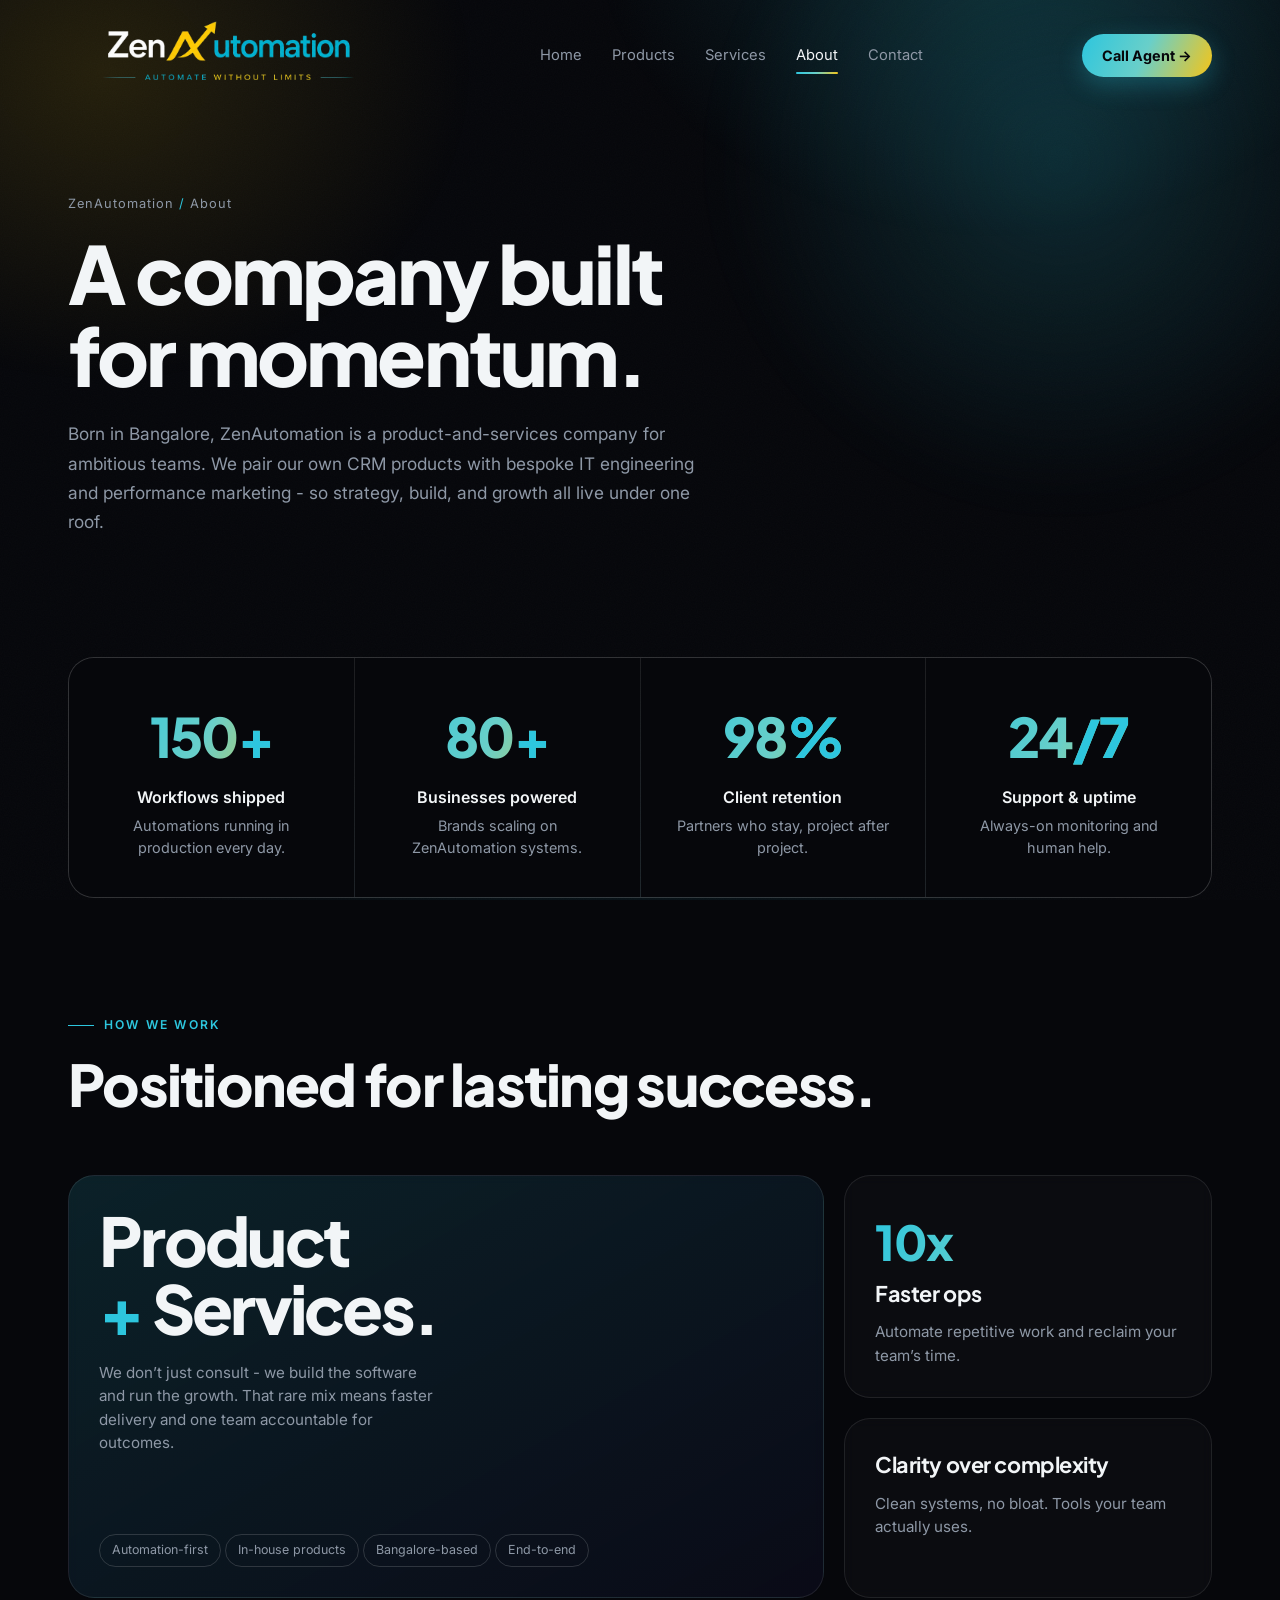
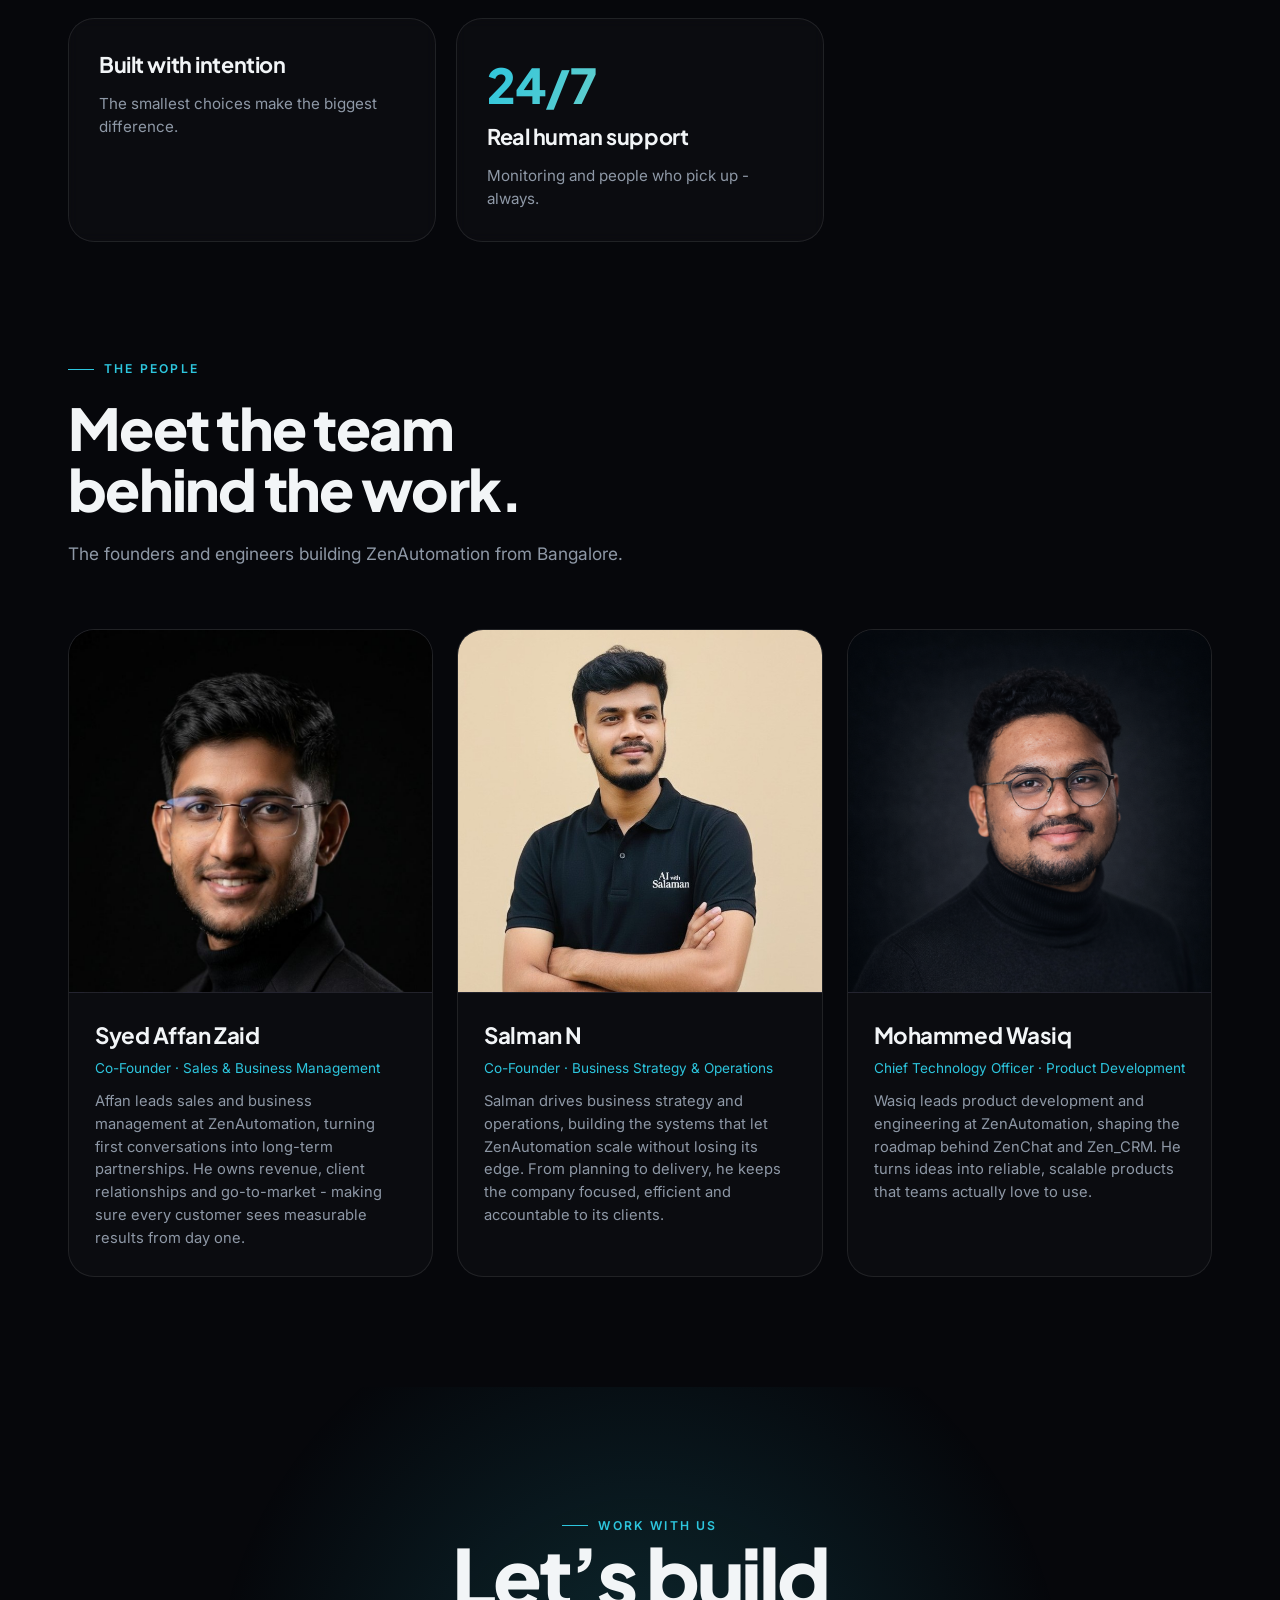
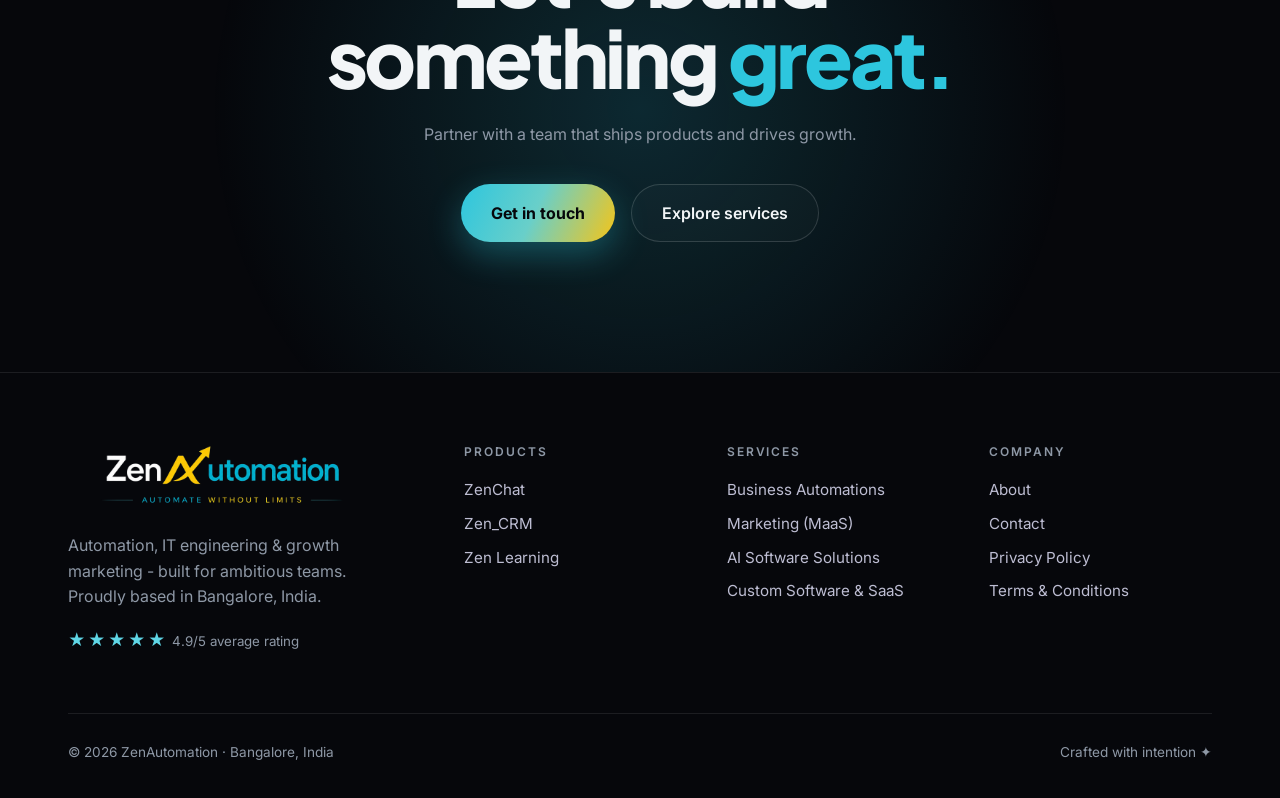
==== commit 66e57279: "changes" ====
--- a/about.html
+++ b/about.html
@@ -78,17 +78,17 @@
       <div class="member reveal" data-d="1" data-hover>
         <div class="m-photo"><span class="tag">Co-Founder</span><img src="assets/Affan.jpeg" alt="Syed Affan Zaid, Co-Founder of ZenAutomation" /></div>
         <div class="m-body"><h4>Syed Affan Zaid</h4><div class="role">Co-Founder · Sales &amp; Business Management</div><p>Affan leads sales and business management at ZenAutomation, turning first conversations into long-term partnerships. He owns revenue, client relationships and go-to-market - making sure every customer sees measurable results from day one.</p>
-          <div class="m-socials"><a href="https://wa.me/" target="_blank" rel="noopener" aria-label="WhatsApp" title="WhatsApp"><svg viewBox="0 0 24 24" width="15" height="15" fill="currentColor"><path d="M12.04 2C6.58 2 2.13 6.45 2.13 11.9c0 1.76.46 3.48 1.34 5L2 22l5.25-1.38a9.9 9.9 0 0 0 4.79 1.22h.01c5.46 0 9.91-4.45 9.91-9.9 0-2.65-1.03-5.14-2.9-7.01A9.82 9.82 0 0 0 12.04 2Zm0 1.8c2.16 0 4.19.84 5.72 2.37a8.06 8.06 0 0 1 2.37 5.73c0 4.46-3.63 8.1-8.1 8.1a8.1 8.1 0 0 1-4.13-1.13l-.3-.18-3.12.82.83-3.04-.19-.31a8.05 8.05 0 0 1-1.26-4.32c0-4.46 3.63-8.1 8.1-8.1Zm-2.78 4.4c-.13 0-.34.05-.52.25-.18.2-.69.67-.69 1.64s.71 1.9.81 2.03c.1.13 1.39 2.12 3.37 2.97.47.2.84.32 1.12.41.47.15.9.13 1.24.08.38-.06 1.17-.48 1.33-.94.16-.46.16-.86.11-.94-.05-.08-.18-.13-.38-.23-.2-.1-1.17-.58-1.35-.64-.18-.07-.31-.1-.44.1-.13.2-.5.64-.62.77-.11.13-.23.15-.43.05a5.5 5.5 0 0 1-1.62-1c-.6-.53-1-1.19-1.12-1.39-.12-.2-.01-.31.09-.41.09-.09.2-.23.3-.35.1-.12.13-.2.2-.34.07-.13.03-.25-.02-.35-.05-.1-.44-1.08-.61-1.48-.16-.39-.32-.33-.44-.34l-.38-.01Z"/></svg></a><a href="https://www.instagram.com/" target="_blank" rel="noopener" aria-label="Instagram" title="Instagram"><svg viewBox="0 0 24 24" width="15" height="15" fill="currentColor"><path d="M12 2.16c3.2 0 3.58.01 4.85.07 1.17.05 1.8.25 2.23.41.56.22.96.48 1.38.9.42.42.68.82.9 1.38.16.42.36 1.06.41 2.23.06 1.27.07 1.65.07 4.85s-.01 3.58-.07 4.85c-.05 1.17-.25 1.8-.41 2.23-.22.56-.48.96-.9 1.38-.42.42-.82.68-1.38.9-.42.16-1.06.36-2.23.41-1.27.06-1.65.07-4.85.07s-3.58-.01-4.85-.07c-1.17-.05-1.8-.25-2.23-.41a3.7 3.7 0 0 1-1.38-.9 3.7 3.7 0 0 1-.9-1.38c-.16-.42-.36-1.06-.41-2.23-.06-1.27-.07-1.65-.07-4.85s.01-3.58.07-4.85c.05-1.17.25-1.8.41-2.23.22-.56.48-.96.9-1.38.42-.42.82-.68 1.38-.9.42-.16 1.06-.36 2.23-.41 1.27-.06 1.65-.07 4.85-.07Zm0 1.8c-3.15 0-3.5.01-4.74.07-.89.04-1.37.19-1.69.31-.43.17-.73.36-1.05.68-.32.32-.51.62-.68 1.05-.12.32-.27.8-.31 1.69-.06 1.24-.07 1.59-.07 4.74s.01 3.5.07 4.74c.04.89.19 1.37.31 1.69.17.43.36.73.68 1.05.32.32.62.51 1.05.68.32.12.8.27 1.69.31 1.24.06 1.59.07 4.74.07s3.5-.01 4.74-.07c.89-.04 1.37-.19 1.69-.31.43-.17.73-.36 1.05-.68.32-.32.51-.62.68-1.05.12-.32.27-.8.31-1.69.06-1.24.07-1.59.07-4.74s-.01-3.5-.07-4.74c-.04-.89-.19-1.37-.31-1.69a2.84 2.84 0 0 0-.68-1.05 2.84 2.84 0 0 0-1.05-.68c-.32-.12-.8-.27-1.69-.31-1.24-.06-1.59-.07-4.74-.07Zm0 3.06a5.02 5.02 0 1 1 0 10.04 5.02 5.02 0 0 1 0-10.04Zm0 1.8a3.22 3.22 0 1 0 0 6.44 3.22 3.22 0 0 0 0-6.44Zm5.22-.6a1.17 1.17 0 1 1 0 2.34 1.17 1.17 0 0 1 0-2.34Z"/></svg></a></div></div>
+          </div>
       </div>
       <div class="member reveal" data-d="2" data-hover>
         <div class="m-photo"><span class="tag">Co-Founder</span><img src="assets/Salman.jpeg" alt="Salman N, Co-Founder of ZenAutomation" /></div>
         <div class="m-body"><h4>Salman N</h4><div class="role">Co-Founder · Business Strategy &amp; Operations</div><p>Salman drives business strategy and operations, building the systems that let ZenAutomation scale without losing its edge. From planning to delivery, he keeps the company focused, efficient and accountable to its clients.</p>
-          <div class="m-socials"><a href="https://wa.me/" target="_blank" rel="noopener" aria-label="WhatsApp" title="WhatsApp"><svg viewBox="0 0 24 24" width="15" height="15" fill="currentColor"><path d="M12.04 2C6.58 2 2.13 6.45 2.13 11.9c0 1.76.46 3.48 1.34 5L2 22l5.25-1.38a9.9 9.9 0 0 0 4.79 1.22h.01c5.46 0 9.91-4.45 9.91-9.9 0-2.65-1.03-5.14-2.9-7.01A9.82 9.82 0 0 0 12.04 2Zm0 1.8c2.16 0 4.19.84 5.72 2.37a8.06 8.06 0 0 1 2.37 5.73c0 4.46-3.63 8.1-8.1 8.1a8.1 8.1 0 0 1-4.13-1.13l-.3-.18-3.12.82.83-3.04-.19-.31a8.05 8.05 0 0 1-1.26-4.32c0-4.46 3.63-8.1 8.1-8.1Zm-2.78 4.4c-.13 0-.34.05-.52.25-.18.2-.69.67-.69 1.64s.71 1.9.81 2.03c.1.13 1.39 2.12 3.37 2.97.47.2.84.32 1.12.41.47.15.9.13 1.24.08.38-.06 1.17-.48 1.33-.94.16-.46.16-.86.11-.94-.05-.08-.18-.13-.38-.23-.2-.1-1.17-.58-1.35-.64-.18-.07-.31-.1-.44.1-.13.2-.5.64-.62.77-.11.13-.23.15-.43.05a5.5 5.5 0 0 1-1.62-1c-.6-.53-1-1.19-1.12-1.39-.12-.2-.01-.31.09-.41.09-.09.2-.23.3-.35.1-.12.13-.2.2-.34.07-.13.03-.25-.02-.35-.05-.1-.44-1.08-.61-1.48-.16-.39-.32-.33-.44-.34l-.38-.01Z"/></svg></a><a href="https://www.instagram.com/" target="_blank" rel="noopener" aria-label="Instagram" title="Instagram"><svg viewBox="0 0 24 24" width="15" height="15" fill="currentColor"><path d="M12 2.16c3.2 0 3.58.01 4.85.07 1.17.05 1.8.25 2.23.41.56.22.96.48 1.38.9.42.42.68.82.9 1.38.16.42.36 1.06.41 2.23.06 1.27.07 1.65.07 4.85s-.01 3.58-.07 4.85c-.05 1.17-.25 1.8-.41 2.23-.22.56-.48.96-.9 1.38-.42.42-.82.68-1.38.9-.42.16-1.06.36-2.23.41-1.27.06-1.65.07-4.85.07s-3.58-.01-4.85-.07c-1.17-.05-1.8-.25-2.23-.41a3.7 3.7 0 0 1-1.38-.9 3.7 3.7 0 0 1-.9-1.38c-.16-.42-.36-1.06-.41-2.23-.06-1.27-.07-1.65-.07-4.85s.01-3.58.07-4.85c.05-1.17.25-1.8.41-2.23.22-.56.48-.96.9-1.38.42-.42.82-.68 1.38-.9.42-.16 1.06-.36 2.23-.41 1.27-.06 1.65-.07 4.85-.07Zm0 1.8c-3.15 0-3.5.01-4.74.07-.89.04-1.37.19-1.69.31-.43.17-.73.36-1.05.68-.32.32-.51.62-.68 1.05-.12.32-.27.8-.31 1.69-.06 1.24-.07 1.59-.07 4.74s.01 3.5.07 4.74c.04.89.19 1.37.31 1.69.17.43.36.73.68 1.05.32.32.62.51 1.05.68.32.12.8.27 1.69.31 1.24.06 1.59.07 4.74.07s3.5-.01 4.74-.07c.89-.04 1.37-.19 1.69-.31.43-.17.73-.36 1.05-.68.32-.32.51-.62.68-1.05.12-.32.27-.8.31-1.69.06-1.24.07-1.59.07-4.74s-.01-3.5-.07-4.74c-.04-.89-.19-1.37-.31-1.69a2.84 2.84 0 0 0-.68-1.05 2.84 2.84 0 0 0-1.05-.68c-.32-.12-.8-.27-1.69-.31-1.24-.06-1.59-.07-4.74-.07Zm0 3.06a5.02 5.02 0 1 1 0 10.04 5.02 5.02 0 0 1 0-10.04Zm0 1.8a3.22 3.22 0 1 0 0 6.44 3.22 3.22 0 0 0 0-6.44Zm5.22-.6a1.17 1.17 0 1 1 0 2.34 1.17 1.17 0 0 1 0-2.34Z"/></svg></a></div></div>
+        </div>
       </div>
       <div class="member reveal" data-d="3" data-hover>
         <div class="m-photo"><span class="tag">CTO</span><img src="assets/mohammed-wasiq.png" alt="Mohammed Wasiq, CTO of ZenAutomation" /></div>
         <div class="m-body"><h4>Mohammed Wasiq</h4><div class="role">Chief Technology Officer · Product Development</div><p>Wasiq leads product development and engineering at ZenAutomation, shaping the roadmap behind ZenChat and Zen_CRM. He turns ideas into reliable, scalable products that teams actually love to use.</p>
-          <div class="m-socials"><a href="https://wa.me/" target="_blank" rel="noopener" aria-label="WhatsApp" title="WhatsApp"><svg viewBox="0 0 24 24" width="15" height="15" fill="currentColor"><path d="M12.04 2C6.58 2 2.13 6.45 2.13 11.9c0 1.76.46 3.48 1.34 5L2 22l5.25-1.38a9.9 9.9 0 0 0 4.79 1.22h.01c5.46 0 9.91-4.45 9.91-9.9 0-2.65-1.03-5.14-2.9-7.01A9.82 9.82 0 0 0 12.04 2Zm0 1.8c2.16 0 4.19.84 5.72 2.37a8.06 8.06 0 0 1 2.37 5.73c0 4.46-3.63 8.1-8.1 8.1a8.1 8.1 0 0 1-4.13-1.13l-.3-.18-3.12.82.83-3.04-.19-.31a8.05 8.05 0 0 1-1.26-4.32c0-4.46 3.63-8.1 8.1-8.1Zm-2.78 4.4c-.13 0-.34.05-.52.25-.18.2-.69.67-.69 1.64s.71 1.9.81 2.03c.1.13 1.39 2.12 3.37 2.97.47.2.84.32 1.12.41.47.15.9.13 1.24.08.38-.06 1.17-.48 1.33-.94.16-.46.16-.86.11-.94-.05-.08-.18-.13-.38-.23-.2-.1-1.17-.58-1.35-.64-.18-.07-.31-.1-.44.1-.13.2-.5.64-.62.77-.11.13-.23.15-.43.05a5.5 5.5 0 0 1-1.62-1c-.6-.53-1-1.19-1.12-1.39-.12-.2-.01-.31.09-.41.09-.09.2-.23.3-.35.1-.12.13-.2.2-.34.07-.13.03-.25-.02-.35-.05-.1-.44-1.08-.61-1.48-.16-.39-.32-.33-.44-.34l-.38-.01Z"/></svg></a><a href="https://www.instagram.com/" target="_blank" rel="noopener" aria-label="Instagram" title="Instagram"><svg viewBox="0 0 24 24" width="15" height="15" fill="currentColor"><path d="M12 2.16c3.2 0 3.58.01 4.85.07 1.17.05 1.8.25 2.23.41.56.22.96.48 1.38.9.42.42.68.82.9 1.38.16.42.36 1.06.41 2.23.06 1.27.07 1.65.07 4.85s-.01 3.58-.07 4.85c-.05 1.17-.25 1.8-.41 2.23-.22.56-.48.96-.9 1.38-.42.42-.82.68-1.38.9-.42.16-1.06.36-2.23.41-1.27.06-1.65.07-4.85.07s-3.58-.01-4.85-.07c-1.17-.05-1.8-.25-2.23-.41a3.7 3.7 0 0 1-1.38-.9 3.7 3.7 0 0 1-.9-1.38c-.16-.42-.36-1.06-.41-2.23-.06-1.27-.07-1.65-.07-4.85s.01-3.58.07-4.85c.05-1.17.25-1.8.41-2.23.22-.56.48-.96.9-1.38.42-.42.82-.68 1.38-.9.42-.16 1.06-.36 2.23-.41 1.27-.06 1.65-.07 4.85-.07Zm0 1.8c-3.15 0-3.5.01-4.74.07-.89.04-1.37.19-1.69.31-.43.17-.73.36-1.05.68-.32.32-.51.62-.68 1.05-.12.32-.27.8-.31 1.69-.06 1.24-.07 1.59-.07 4.74s.01 3.5.07 4.74c.04.89.19 1.37.31 1.69.17.43.36.73.68 1.05.32.32.62.51 1.05.68.32.12.8.27 1.69.31 1.24.06 1.59.07 4.74.07s3.5-.01 4.74-.07c.89-.04 1.37-.19 1.69-.31.43-.17.73-.36 1.05-.68.32-.32.51-.62.68-1.05.12-.32.27-.8.31-1.69.06-1.24.07-1.59.07-4.74s-.01-3.5-.07-4.74c-.04-.89-.19-1.37-.31-1.69a2.84 2.84 0 0 0-.68-1.05 2.84 2.84 0 0 0-1.05-.68c-.32-.12-.8-.27-1.69-.31-1.24-.06-1.59-.07-4.74-.07Zm0 3.06a5.02 5.02 0 1 1 0 10.04 5.02 5.02 0 0 1 0-10.04Zm0 1.8a3.22 3.22 0 1 0 0 6.44 3.22 3.22 0 0 0 0-6.44Zm5.22-.6a1.17 1.17 0 1 1 0 2.34 1.17 1.17 0 0 1 0-2.34Z"/></svg></a></div></div>
+        </div>
       </div>
     </div>
   </div>
--- a/assets/styles.css
+++ b/assets/styles.css
@@ -452,3 +452,101 @@
   .float-ic{animation:none}
 }
 @media(prefers-reduced-motion:reduce){.float-ic{animation:none}}
+
+/* ============================================================
+   RESPONSIVE / MOBILE POLISH
+   ============================================================ */
+
+/* tablet: scale down the big nav logo */
+@media(max-width:880px){
+  .logo-img{height:50px}
+  nav.scrolled .logo-img{height:42px}
+  .foot-brand .logo-img{height:60px}
+}
+
+/* phones / small tablets */
+@media(max-width:768px){
+  .wrap{padding:0 20px}
+  .section-pad{padding:64px 0}
+
+  /* hero */
+  .hero{padding:138px 0 64px}
+  h1.hero-title{font-size:clamp(2rem,8.4vw,3.3rem);line-height:1.1}
+  .hero-sub{font-size:1.02rem;line-height:1.6;margin:20px auto 28px}
+  .hero-rating{margin-top:34px}
+  .hero-actions{gap:12px;width:100%}
+  .hero-actions .btn{flex:1 1 100%;justify-content:center}
+
+  /* section headings */
+  h2.section-title{font-size:clamp(1.7rem,6.8vw,2.4rem);margin:16px 0}
+  .lead{font-size:1rem}
+  .sec-head{margin-bottom:6px}
+
+  /* page header (sub-pages) */
+  .page-head{padding:128px 0 8px}
+  .page-head h1{font-size:clamp(2rem,8.6vw,3.1rem);margin-top:14px}
+  .page-head .lead{margin-top:18px}
+
+  /* generic card tightening */
+  .why-grid,.products,.bento,.stats,.team{margin-top:36px}
+  .why-grid{gap:16px}
+  .why-card{padding:26px 22px}
+  .why-card h3{font-size:1.25rem}
+  .products{gap:16px}
+  .product{padding:26px 22px}
+  .product h3{font-size:1.4rem}
+  .bento{gap:14px}
+  .cell{padding:24px 22px}
+  .cell.big .huge{font-size:clamp(2.2rem,9vw,3rem)}
+  .stat{padding:24px 16px}
+  .stat .d{font-size:.82rem}
+
+  /* smart-products tabs + panel */
+  .prod-tabs{margin-top:30px;gap:4px;padding:5px;border-radius:18px}
+  .prod-tab{padding:10px 15px;font-size:.8rem}
+  .prod-stage{margin-top:30px}
+  .prod-name{font-size:clamp(2rem,12vw,3.2rem);margin:12px 0 26px}
+  .prod-cols{gap:16px}
+  .prod-card{padding:24px 22px}
+  .prod-card p,.prod-card .feat li{font-size:.94rem}
+
+  /* coverflow: taller card + smaller text so copy never spills */
+  .coverflow{height:466px}
+  .cf-card{height:424px;overflow:hidden}
+  .cf-face{padding:30px 22px}
+  .cf-card .aic{width:54px;height:54px;font-size:1.5rem;margin-bottom:14px}
+  .cf-card h4{font-size:1.4rem;margin:14px 0 10px}
+  .cf-card p{font-size:.85rem;line-height:1.5}
+
+  /* CTA */
+  .cta{padding:78px 0}
+  .cta h2{font-size:clamp(2rem,8.4vw,3rem)}
+  .cta .hero-actions .btn{flex:1 1 100%}
+
+  /* footer: brand on its own row, links in two columns */
+  .foot-grid{grid-template-columns:1fr 1fr;gap:30px 20px}
+  .foot-brand{grid-column:1 / -1}
+  .foot-brand p{max-width:none}
+  .foot-bottom{justify-content:center;text-align:center;margin-top:42px}
+}
+
+/* small phones */
+@media(max-width:480px){
+  .wrap{padding:0 16px}
+  .hero{padding:124px 0 56px}
+  h1.hero-title{font-size:1.9rem}
+  .eyebrow{font-size:.68rem;letter-spacing:.1em;padding:8px 14px}
+  .hero-sub{font-size:.98rem}
+  .hero-rating{flex-direction:column;gap:8px;margin-top:30px;text-align:center}
+  .btn{padding:15px 22px}
+
+  .stats{grid-template-columns:1fr 1fr}
+  .foot-grid{grid-template-columns:1fr;gap:26px}
+  .foot-brand{grid-column:auto}
+
+  .logo-tile{width:150px;height:94px;padding:14px 18px}
+  .logo-tile img{max-height:54px}
+
+  /* coverflow a touch narrower so side cards peek in */
+  .cf-card{width:248px;margin-left:-124px}
+}
